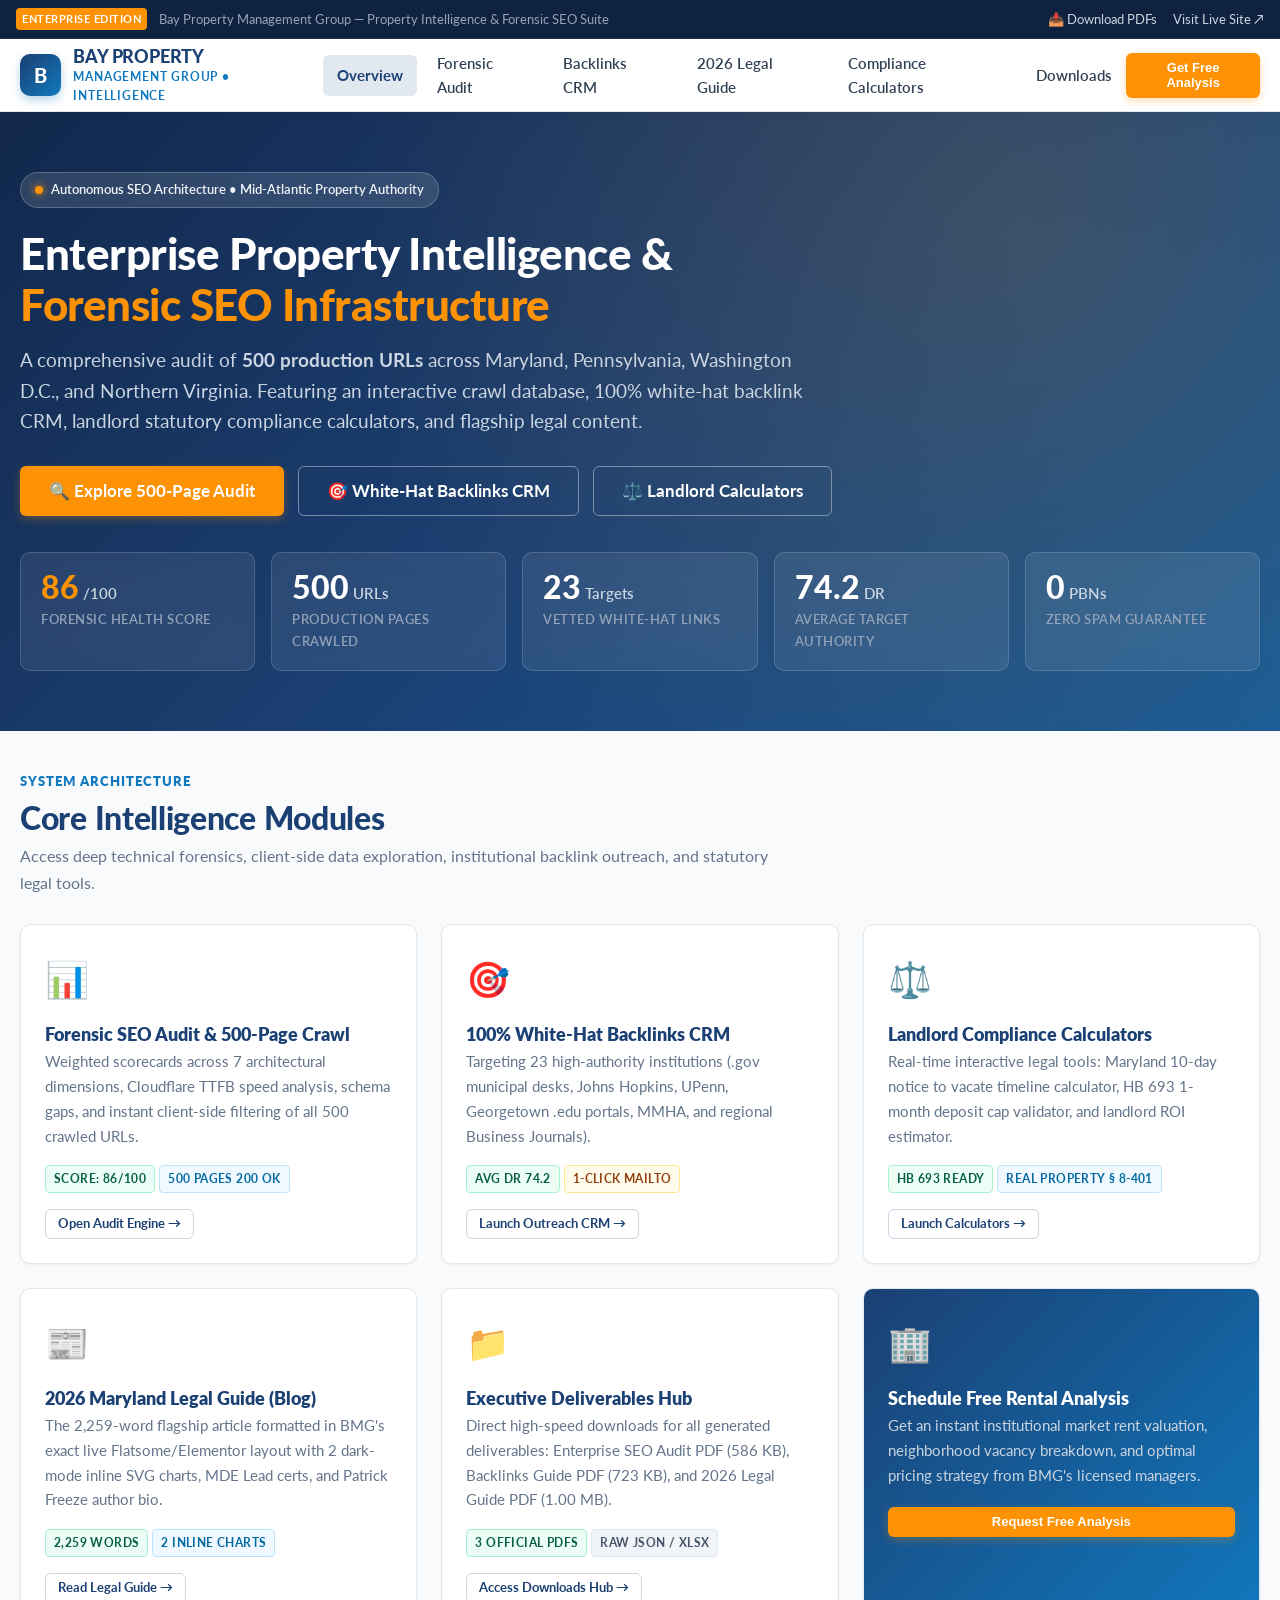
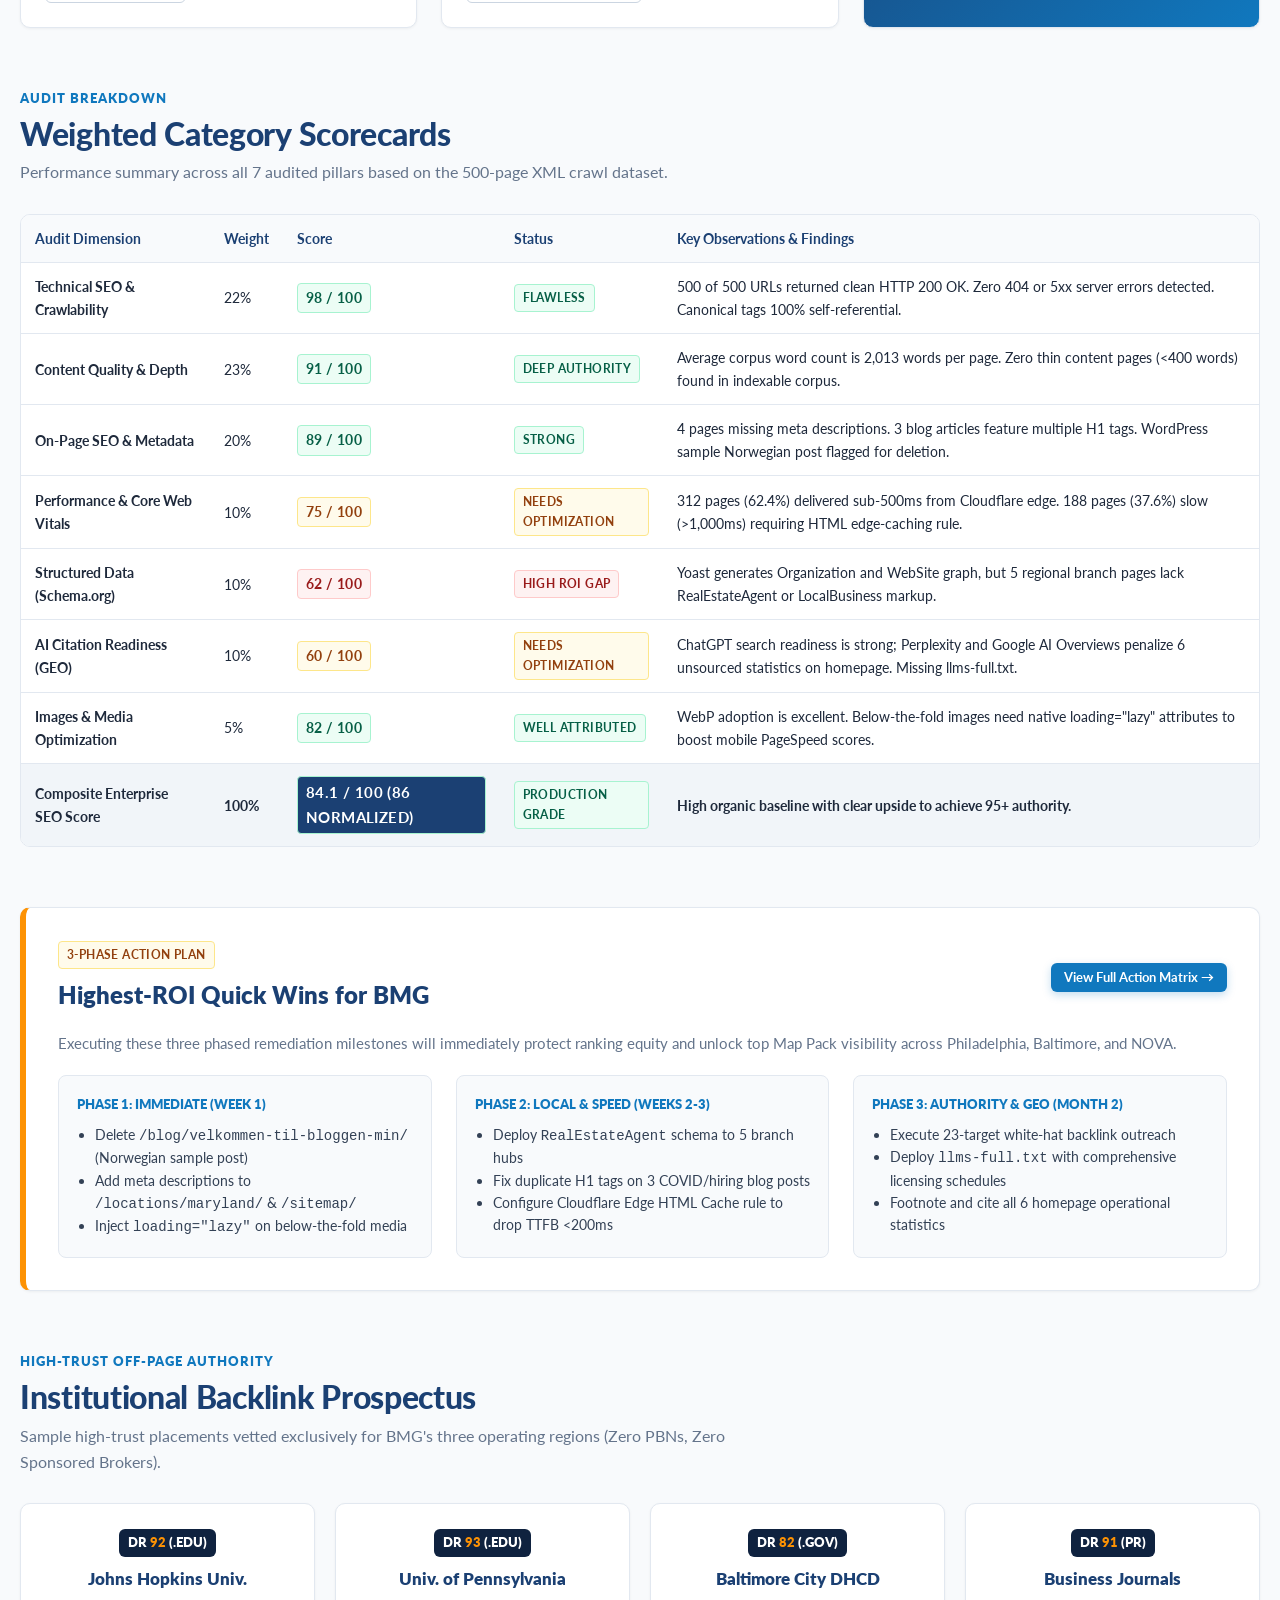
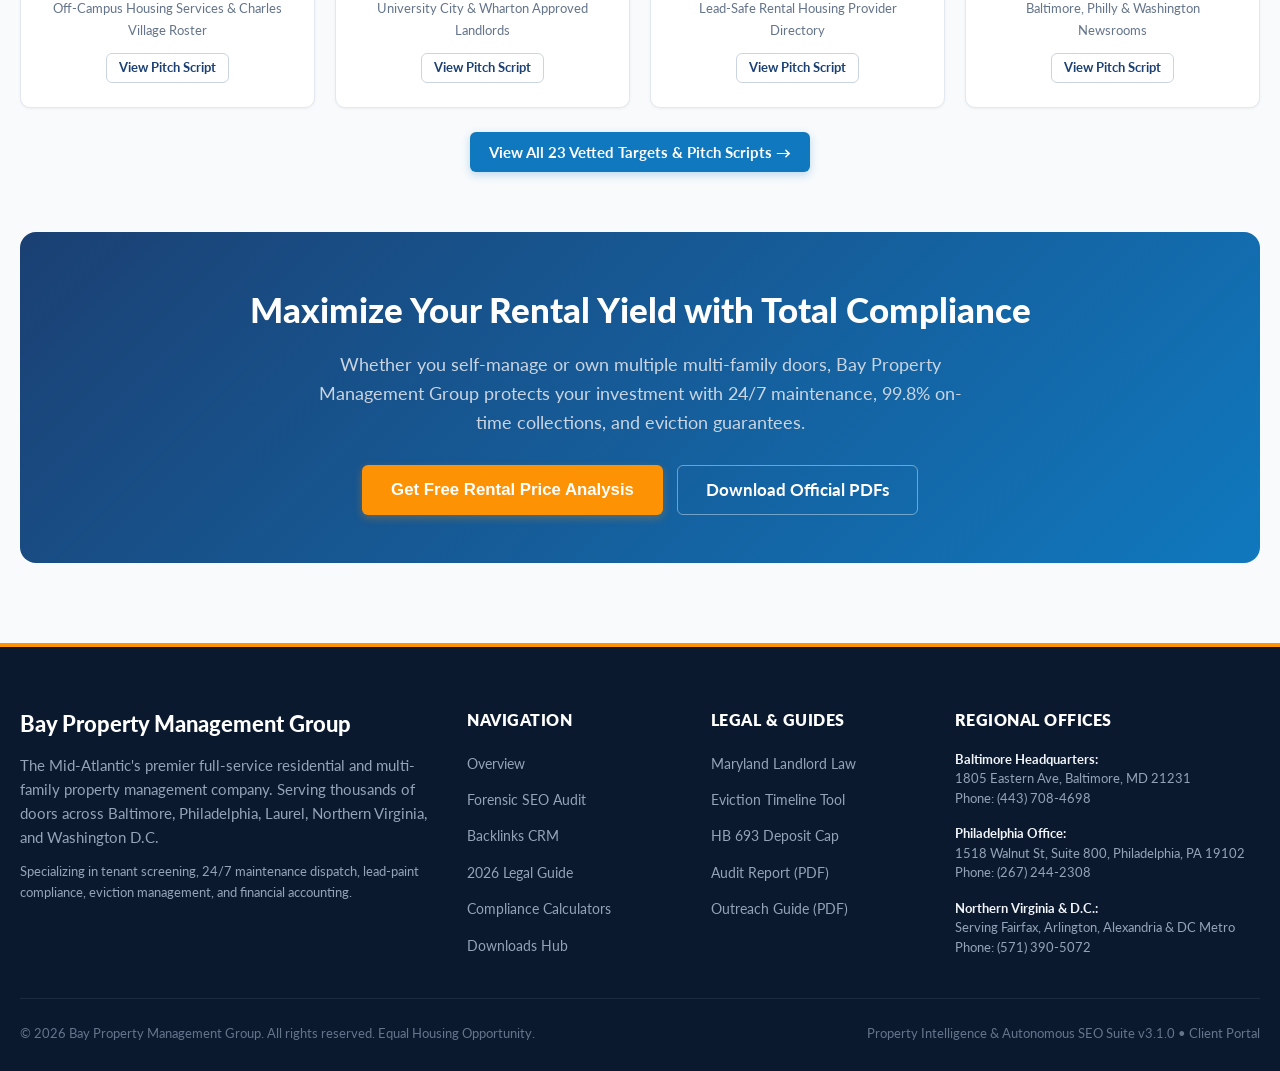
==== index.html @ 50b9c278 "Initial commit: BMG Property Intelligence & Forensic SEO Suite" ====
<!DOCTYPE html>
<html lang="en">
<head>
  <meta charset="UTF-8">
  <meta name="viewport" content="width=device-width, initial-scale=1.0">
  <title>BMG Property Intelligence & SEO Suite | Bay Property Management Group</title>
  <meta name="description" content="Official Property Intelligence, Forensic SEO Audit, White-Hat Backlinks CRM, and Landlord Compliance Architecture for Bay Property Management Group.">
  <link rel="preconnect" href="https://fonts.googleapis.com">
  <link rel="preconnect" href="https://fonts.gstatic.com" crossorigin>
  <link href="https://fonts.googleapis.com/css2?family=Lato:ital,wght@0,300;0,400;0,700;0,900;1,400&display=swap" rel="stylesheet">
  <link rel="stylesheet" href="css/main.css">
  <link rel="icon" type="image/png" href="images/BMG-Difference-PropertyManagement.png">
</head>
<body>

  <!-- Top Notification Strip -->
  <aside class="top-strip" aria-label="Official Intelligence Announcement">
    <div class="top-strip-inner">
      <div class="top-strip-left">
        <span class="top-strip-badge">Enterprise Edition</span>
        <span>Bay Property Management Group — Property Intelligence & Forensic SEO Suite</span>
      </div>
      <div class="top-strip-right">
        <a href="downloads.html">📥 Download PDFs</a>
        <a href="https://www.baymgmtgroup.com/" target="_blank" rel="noopener noreferrer">Visit Live Site ↗</a>
      </div>
    </div>
  </aside>

  <!-- Sticky Main Header -->
  <header class="site-header">
    <div class="nav-container">
      <a href="index.html" class="brand-logo" aria-label="Bay Property Management Group Intelligence Home">
        <div class="brand-shield">B</div>
        <div class="brand-text">
          <span class="brand-title">BAY PROPERTY</span>
          <span class="brand-sub">Management Group • Intelligence</span>
        </div>
      </a>

      <nav class="main-nav" aria-label="Primary Navigation">
        <a href="index.html" class="nav-link active">Overview</a>
        <a href="audit.html" class="nav-link">Forensic Audit</a>
        <a href="backlinks.html" class="nav-link">Backlinks CRM</a>
        <a href="blog.html" class="nav-link">2026 Legal Guide</a>
        <a href="calculators.html" class="nav-link">Compliance Calculators</a>
        <a href="downloads.html" class="nav-link">Downloads</a>
      </nav>

      <div class="header-actions">
        <button class="btn btn-accent btn-sm" data-open-lead-modal>
          Get Free Analysis
        </button>
        <button class="mobile-nav-toggle" aria-label="Toggle Navigation Menu">
          <svg width="24" height="24" viewBox="0 0 24 24" fill="none" stroke="currentColor" stroke-width="2"><path d="M4 6h16M4 12h16M4 18h16"/></svg>
        </button>
      </div>
    </div>
  </header>

  <!-- Executive Hero Section -->
  <header class="hero-section">
    <div class="hero-inner">
      <div class="hero-badge-pill">
        <span class="pulse-dot"></span>
        <span>Autonomous SEO Architecture • Mid-Atlantic Property Authority</span>
      </div>
      <h1 class="hero-title">
        Enterprise Property Intelligence &<br><span>Forensic SEO Infrastructure</span>
      </h1>
      <p class="hero-desc">
        A comprehensive audit of <strong>500 production URLs</strong> across Maryland, Pennsylvania, Washington D.C., and Northern Virginia. Featuring an interactive crawl database, 100% white-hat backlink CRM, landlord statutory compliance calculators, and flagship legal content.
      </p>

      <div style="display: flex; flex-wrap: wrap; gap: 14px;">
        <a href="audit.html" class="btn btn-accent btn-lg">
          🔍 Explore 500-Page Audit
        </a>
        <a href="backlinks.html" class="btn btn-outline btn-lg" style="color: #ffffff; border-color: rgba(255,255,255,0.4);">
          🎯 White-Hat Backlinks CRM
        </a>
        <a href="calculators.html" class="btn btn-outline btn-lg" style="color: #ffffff; border-color: rgba(255,255,255,0.4);">
          ⚖️ Landlord Calculators
        </a>
      </div>

      <!-- KPI Metrics Strip -->
      <div class="kpi-grid">
        <div class="kpi-card">
          <div class="kpi-num highlight">86<small>/100</small></div>
          <div class="kpi-label">Forensic Health Score</div>
        </div>
        <div class="kpi-card">
          <div class="kpi-num">500<small>URLs</small></div>
          <div class="kpi-label">Production Pages Crawled</div>
        </div>
        <div class="kpi-card">
          <div class="kpi-num">23<small>Targets</small></div>
          <div class="kpi-label">Vetted White-Hat Links</div>
        </div>
        <div class="kpi-card">
          <div class="kpi-num">74.2<small>DR</small></div>
          <div class="kpi-label">Average Target Authority</div>
        </div>
        <div class="kpi-card">
          <div class="kpi-num">0<small>PBNs</small></div>
          <div class="kpi-label">Zero Spam Guarantee</div>
        </div>
      </div>
    </div>
  </header>

  <!-- Main Content Body -->
  <main class="main-content">

    <!-- Feature Modules Showcase -->
    <section style="margin-bottom: 60px;">
      <div class="section-head">
        <div class="section-tag">System Architecture</div>
        <h2 class="section-title">Core Intelligence Modules</h2>
        <p class="section-desc">Access deep technical forensics, client-side data exploration, institutional backlink outreach, and statutory legal tools.</p>
      </div>

      <div class="grid-3">
        <!-- Card 1 -->
        <div class="card">
          <div style="font-size: 2.2rem; margin-bottom: 12px;">📊</div>
          <h3 class="card-title">Forensic SEO Audit & 500-Page Crawl</h3>
          <p style="color: var(--bmg-text-muted); font-size: 0.9375rem; margin-bottom: 16px;">
            Weighted scorecards across 7 architectural dimensions, Cloudflare TTFB speed analysis, schema gaps, and instant client-side filtering of all 500 crawled URLs.
          </p>
          <div style="margin-bottom: 16px;">
            <span class="badge badge-pass">Score: 86/100</span>
            <span class="badge badge-info">500 Pages 200 OK</span>
          </div>
          <a href="audit.html" class="btn btn-outline btn-sm">Open Audit Engine →</a>
        </div>

        <!-- Card 2 -->
        <div class="card">
          <div style="font-size: 2.2rem; margin-bottom: 12px;">🎯</div>
          <h3 class="card-title">100% White-Hat Backlinks CRM</h3>
          <p style="color: var(--bmg-text-muted); font-size: 0.9375rem; margin-bottom: 16px;">
            Targeting 23 high-authority institutions (.gov municipal desks, Johns Hopkins, UPenn, Georgetown .edu portals, MMHA, and regional Business Journals).
          </p>
          <div style="margin-bottom: 16px;">
            <span class="badge badge-pass">Avg DR 74.2</span>
            <span class="badge badge-warning">1-Click Mailto</span>
          </div>
          <a href="backlinks.html" class="btn btn-outline btn-sm">Launch Outreach CRM →</a>
        </div>

        <!-- Card 3 -->
        <div class="card">
          <div style="font-size: 2.2rem; margin-bottom: 12px;">⚖️</div>
          <h3 class="card-title">Landlord Compliance Calculators</h3>
          <p style="color: var(--bmg-text-muted); font-size: 0.9375rem; margin-bottom: 16px;">
            Real-time interactive legal tools: Maryland 10-day notice to vacate timeline calculator, HB 693 1-month deposit cap validator, and landlord ROI estimator.
          </p>
          <div style="margin-bottom: 16px;">
            <span class="badge badge-pass">HB 693 Ready</span>
            <span class="badge badge-info">Real Property § 8-401</span>
          </div>
          <a href="calculators.html" class="btn btn-outline btn-sm">Launch Calculators →</a>
        </div>

        <!-- Card 4 -->
        <div class="card">
          <div style="font-size: 2.2rem; margin-bottom: 12px;">📰</div>
          <h3 class="card-title">2026 Maryland Legal Guide (Blog)</h3>
          <p style="color: var(--bmg-text-muted); font-size: 0.9375rem; margin-bottom: 16px;">
            The 2,259-word flagship article formatted in BMG's exact live Flatsome/Elementor layout with 2 dark-mode inline SVG charts, MDE Lead certs, and Patrick Freeze author bio.
          </p>
          <div style="margin-bottom: 16px;">
            <span class="badge badge-pass">2,259 Words</span>
            <span class="badge badge-info">2 Inline Charts</span>
          </div>
          <a href="blog.html" class="btn btn-outline btn-sm">Read Legal Guide →</a>
        </div>

        <!-- Card 5 -->
        <div class="card">
          <div style="font-size: 2.2rem; margin-bottom: 12px;">📁</div>
          <h3 class="card-title">Executive Deliverables Hub</h3>
          <p style="color: var(--bmg-text-muted); font-size: 0.9375rem; margin-bottom: 16px;">
            Direct high-speed downloads for all generated deliverables: Enterprise SEO Audit PDF (586 KB), Backlinks Guide PDF (723 KB), and 2026 Legal Guide PDF (1.00 MB).
          </p>
          <div style="margin-bottom: 16px;">
            <span class="badge badge-pass">3 Official PDFs</span>
            <span class="badge badge-neutral">Raw JSON / XLSX</span>
          </div>
          <a href="downloads.html" class="btn btn-outline btn-sm">Access Downloads Hub →</a>
        </div>

        <!-- Card 6 -->
        <div class="card" style="background: linear-gradient(135deg, #1B4073 0%, #1078BE 100%); color: #ffffff;">
          <div style="font-size: 2.2rem; margin-bottom: 12px;">🏢</div>
          <h3 class="card-title" style="color: #ffffff;">Schedule Free Rental Analysis</h3>
          <p style="color: #cbd5e1; font-size: 0.9375rem; margin-bottom: 20px;">
            Get an instant institutional market rent valuation, neighborhood vacancy breakdown, and optimal pricing strategy from BMG's licensed managers.
          </p>
          <button class="btn btn-accent btn-sm" style="width: 100%;" data-open-lead-modal>
            Request Free Analysis
          </button>
        </div>
      </div>
    </section>

    <!-- Executive Audit Summary Table -->
    <section style="margin-bottom: 60px;">
      <div class="section-head">
        <div class="section-tag">Audit Breakdown</div>
        <h2 class="section-title">Weighted Category Scorecards</h2>
        <p class="section-desc">Performance summary across all 7 audited pillars based on the 500-page XML crawl dataset.</p>
      </div>

      <div class="table-responsive">
        <table class="data-table">
          <thead>
            <tr>
              <th>Audit Dimension</th>
              <th>Weight</th>
              <th>Score</th>
              <th>Status</th>
              <th>Key Observations & Findings</th>
            </tr>
          </thead>
          <tbody>
            <tr>
              <td><strong>Technical SEO & Crawlability</strong></td>
              <td>22%</td>
              <td><span class="badge badge-pass" style="font-size: 0.85rem;">98 / 100</span></td>
              <td><span class="badge badge-pass">Flawless</span></td>
              <td>500 of 500 URLs returned clean HTTP 200 OK. Zero 404 or 5xx server errors detected. Canonical tags 100% self-referential.</td>
            </tr>
            <tr>
              <td><strong>Content Quality & Depth</strong></td>
              <td>23%</td>
              <td><span class="badge badge-pass" style="font-size: 0.85rem;">91 / 100</span></td>
              <td><span class="badge badge-pass">Deep Authority</span></td>
              <td>Average corpus word count is 2,013 words per page. Zero thin content pages (&lt;400 words) found in indexable corpus.</td>
            </tr>
            <tr>
              <td><strong>On-Page SEO & Metadata</strong></td>
              <td>20%</td>
              <td><span class="badge badge-pass" style="font-size: 0.85rem;">89 / 100</span></td>
              <td><span class="badge badge-pass">Strong</span></td>
              <td>4 pages missing meta descriptions. 3 blog articles feature multiple H1 tags. WordPress sample Norwegian post flagged for deletion.</td>
            </tr>
            <tr>
              <td><strong>Performance & Core Web Vitals</strong></td>
              <td>10%</td>
              <td><span class="badge badge-warning" style="font-size: 0.85rem;">75 / 100</span></td>
              <td><span class="badge badge-warning">Needs Optimization</span></td>
              <td>312 pages (62.4%) delivered sub-500ms from Cloudflare edge. 188 pages (37.6%) slow (&gt;1,000ms) requiring HTML edge-caching rule.</td>
            </tr>
            <tr>
              <td><strong>Structured Data (Schema.org)</strong></td>
              <td>10%</td>
              <td><span class="badge badge-danger" style="font-size: 0.85rem;">62 / 100</span></td>
              <td><span class="badge badge-danger">High ROI Gap</span></td>
              <td>Yoast generates Organization and WebSite graph, but 5 regional branch pages lack RealEstateAgent or LocalBusiness markup.</td>
            </tr>
            <tr>
              <td><strong>AI Citation Readiness (GEO)</strong></td>
              <td>10%</td>
              <td><span class="badge badge-warning" style="font-size: 0.85rem;">60 / 100</span></td>
              <td><span class="badge badge-warning">Needs Optimization</span></td>
              <td>ChatGPT search readiness is strong; Perplexity and Google AI Overviews penalize 6 unsourced statistics on homepage. Missing llms-full.txt.</td>
            </tr>
            <tr>
              <td><strong>Images & Media Optimization</strong></td>
              <td>5%</td>
              <td><span class="badge badge-pass" style="font-size: 0.85rem;">82 / 100</span></td>
              <td><span class="badge badge-pass">Well Attributed</span></td>
              <td>WebP adoption is excellent. Below-the-fold images need native loading="lazy" attributes to boost mobile PageSpeed scores.</td>
            </tr>
            <tr style="background: #f1f5f9; font-weight: 800;">
              <td><strong>Composite Enterprise SEO Score</strong></td>
              <td><strong>100%</strong></td>
              <td><span class="badge badge-pass" style="font-size: 0.95rem; background: #1B4073; color: #fff;">84.1 / 100 (86 Normalized)</span></td>
              <td><span class="badge badge-pass">Production Grade</span></td>
              <td><strong>High organic baseline with clear upside to achieve 95+ authority.</strong></td>
            </tr>
          </tbody>
        </table>
      </div>
    </section>

    <!-- Prioritized Remediation Roadmap Preview -->
    <section style="margin-bottom: 60px;">
      <div class="card" style="border-left: 6px solid var(--bmg-accent); padding: 32px;">
        <div style="display: flex; justify-content: space-between; align-items: center; flex-wrap: wrap; gap: 16px; margin-bottom: 16px;">
          <div>
            <span class="badge badge-warning">3-Phase Action Plan</span>
            <h3 style="font-size: 1.5rem; font-weight: 800; color: var(--bmg-primary); margin-top: 6px;">
              Highest-ROI Quick Wins for BMG
            </h3>
          </div>
          <a href="audit.html#remediationRoadmap" class="btn btn-primary btn-sm">View Full Action Matrix →</a>
        </div>
        <p style="color: var(--bmg-text-muted); font-size: 0.9375rem; margin-bottom: 20px;">
          Executing these three phased remediation milestones will immediately protect ranking equity and unlock top Map Pack visibility across Philadelphia, Baltimore, and NOVA.
        </p>
        <div class="grid-3">
          <div style="background: #f8fafc; padding: 18px; border-radius: 8px; border: 1px solid #e2e8f0;">
            <div style="font-size: 0.8125rem; font-weight: 800; color: var(--bmg-blue); text-transform: uppercase;">Phase 1: Immediate (Week 1)</div>
            <ul style="margin-top: 8px; padding-left: 18px; font-size: 0.875rem; color: #334155; line-height: 1.6;">
              <li>Delete <code>/blog/velkommen-til-bloggen-min/</code> (Norwegian sample post)</li>
              <li>Add meta descriptions to <code>/locations/maryland/</code> & <code>/sitemap/</code></li>
              <li>Inject <code>loading="lazy"</code> on below-the-fold media</li>
            </ul>
          </div>
          <div style="background: #f8fafc; padding: 18px; border-radius: 8px; border: 1px solid #e2e8f0;">
            <div style="font-size: 0.8125rem; font-weight: 800; color: var(--bmg-blue); text-transform: uppercase;">Phase 2: Local & Speed (Weeks 2-3)</div>
            <ul style="margin-top: 8px; padding-left: 18px; font-size: 0.875rem; color: #334155; line-height: 1.6;">
              <li>Deploy <code>RealEstateAgent</code> schema to 5 branch hubs</li>
              <li>Fix duplicate H1 tags on 3 COVID/hiring blog posts</li>
              <li>Configure Cloudflare Edge HTML Cache rule to drop TTFB &lt;200ms</li>
            </ul>
          </div>
          <div style="background: #f8fafc; padding: 18px; border-radius: 8px; border: 1px solid #e2e8f0;">
            <div style="font-size: 0.8125rem; font-weight: 800; color: var(--bmg-blue); text-transform: uppercase;">Phase 3: Authority & GEO (Month 2)</div>
            <ul style="margin-top: 8px; padding-left: 18px; font-size: 0.875rem; color: #334155; line-height: 1.6;">
              <li>Execute 23-target white-hat backlink outreach</li>
              <li>Deploy <code>llms-full.txt</code> with comprehensive licensing schedules</li>
              <li>Footnote and cite all 6 homepage operational statistics</li>
            </ul>
          </div>
        </div>
      </div>
    </section>

    <!-- Backlinks Preview -->
    <section style="margin-bottom: 60px;">
      <div class="section-head">
        <div class="section-tag">High-Trust Off-Page Authority</div>
        <h2 class="section-title">Institutional Backlink Prospectus</h2>
        <p class="section-desc">Sample high-trust placements vetted exclusively for BMG's three operating regions (Zero PBNs, Zero Sponsored Brokers).</p>
      </div>

      <div class="grid-4">
        <div class="card" style="text-align: center;">
          <div class="dr-badge" style="margin-bottom: 8px;">DR <span>92</span> (.EDU)</div>
          <h4 style="font-size: 1.05rem; font-weight: 800; color: var(--bmg-primary);">Johns Hopkins Univ.</h4>
          <p style="font-size: 0.8125rem; color: #64748b; margin: 6px 0 12px;">Off-Campus Housing Services & Charles Village Roster</p>
          <a href="backlinks.html" class="btn btn-outline btn-sm">View Pitch Script</a>
        </div>
        <div class="card" style="text-align: center;">
          <div class="dr-badge" style="margin-bottom: 8px;">DR <span>93</span> (.EDU)</div>
          <h4 style="font-size: 1.05rem; font-weight: 800; color: var(--bmg-primary);">Univ. of Pennsylvania</h4>
          <p style="font-size: 0.8125rem; color: #64748b; margin: 6px 0 12px;">University City & Wharton Approved Landlords</p>
          <a href="backlinks.html" class="btn btn-outline btn-sm">View Pitch Script</a>
        </div>
        <div class="card" style="text-align: center;">
          <div class="dr-badge" style="margin-bottom: 8px;">DR <span>82</span> (.GOV)</div>
          <h4 style="font-size: 1.05rem; font-weight: 800; color: var(--bmg-primary);">Baltimore City DHCD</h4>
          <p style="font-size: 0.8125rem; color: #64748b; margin: 6px 0 12px;">Lead-Safe Rental Housing Provider Directory</p>
          <a href="backlinks.html" class="btn btn-outline btn-sm">View Pitch Script</a>
        </div>
        <div class="card" style="text-align: center;">
          <div class="dr-badge" style="margin-bottom: 8px;">DR <span>91</span> (PR)</div>
          <h4 style="font-size: 1.05rem; font-weight: 800; color: var(--bmg-primary);">Business Journals</h4>
          <p style="font-size: 0.8125rem; color: #64748b; margin: 6px 0 12px;">Baltimore, Philly & Washington Newsrooms</p>
          <a href="backlinks.html" class="btn btn-outline btn-sm">View Pitch Script</a>
        </div>
      </div>
      <div style="text-align: center; margin-top: 24px;">
        <a href="backlinks.html" class="btn btn-primary">
          View All 23 Vetted Targets & Pitch Scripts →
        </a>
      </div>
    </section>

    <!-- CTA Lead Banner -->
    <section style="background: linear-gradient(135deg, #1B4073 0%, #1078BE 100%); color: #ffffff; border-radius: var(--radius-lg); padding: 48px; text-align: center; position: relative; overflow: hidden;">
      <h2 style="font-size: 2.2rem; font-weight: 900; margin-bottom: 12px;">
        Maximize Your Rental Yield with Total Compliance
      </h2>
      <p style="font-size: 1.1rem; color: #cbd5e1; max-width: 650px; margin: 0 auto 28px;">
        Whether you self-manage or own multiple multi-family doors, Bay Property Management Group protects your investment with 24/7 maintenance, 99.8% on-time collections, and eviction guarantees.
      </p>
      <div style="display: flex; justify-content: center; gap: 14px; flex-wrap: wrap;">
        <button class="btn btn-accent btn-lg" data-open-lead-modal>
          Get Free Rental Price Analysis
        </button>
        <a href="downloads.html" class="btn btn-outline btn-lg" style="color: #ffffff; border-color: rgba(255,255,255,0.4);">
          Download Official PDFs
        </a>
      </div>
    </section>

  </main>

  <!-- Lead Capture Modal -->
  <div class="modal-overlay" id="leadModal" role="dialog" aria-modal="true" aria-labelledby="leadModalTitle">
    <div class="modal-window">
      <div class="modal-header">
        <h3 class="modal-title" id="leadModalTitle">Free Rental Price & Market Analysis</h3>
        <button class="modal-close" id="closeLeadModal" aria-label="Close Modal">&times;</button>
      </div>
      <form id="leadCaptureForm">
        <div class="modal-body">
          <p style="color: var(--bmg-text-muted); font-size: 0.9375rem; margin-bottom: 20px;">
            Submit your rental property details below to receive a certified rental valuation report, vacancy forecast, and management fee breakdown from our regional directors.
          </p>
          <div style="margin-bottom: 14px;">
            <label for="leadName" style="display: block; font-size: 0.8125rem; font-weight: 700; color: var(--bmg-primary); margin-bottom: 4px;">Full Name *</label>
            <input type="text" id="leadName" required placeholder="e.g. John Doe" class="search-input" style="padding-left: 14px;">
          </div>
          <div style="margin-bottom: 14px;">
            <label for="leadEmail" style="display: block; font-size: 0.8125rem; font-weight: 700; color: var(--bmg-primary); margin-bottom: 4px;">Email Address *</label>
            <input type="email" id="leadEmail" required placeholder="john@example.com" class="search-input" style="padding-left: 14px;">
          </div>
          <div style="margin-bottom: 14px;">
            <label for="leadPhone" style="display: block; font-size: 0.8125rem; font-weight: 700; color: var(--bmg-primary); margin-bottom: 4px;">Phone Number *</label>
            <input type="tel" id="leadPhone" required placeholder="(443) 555-0123" class="search-input" style="padding-left: 14px;">
          </div>
          <div style="margin-bottom: 14px;">
            <label for="leadAddress" style="display: block; font-size: 0.8125rem; font-weight: 700; color: var(--bmg-primary); margin-bottom: 4px;">Property Address & City *</label>
            <input type="text" id="leadAddress" required placeholder="e.g. 1805 Eastern Ave, Baltimore, MD" class="search-input" style="padding-left: 14px;">
          </div>
          <div style="margin-bottom: 14px;">
            <label for="leadUnits" style="display: block; font-size: 0.8125rem; font-weight: 700; color: var(--bmg-primary); margin-bottom: 4px;">Number of Rental Units</label>
            <select id="leadUnits" class="filter-select" style="width: 100%;">
              <option value="1">1 Single-Family / Condo</option>
              <option value="2-4">2-4 Small Multi-Family Units</option>
              <option value="5-19">5-19 Multi-Family Units</option>
              <option value="20+">20+ Commercial / Apartment Complex</option>
            </select>
          </div>
        </div>
        <div class="modal-footer">
          <button type="submit" class="btn btn-accent" style="width: 100%;">
            Send Free Rental Analysis Request
          </button>
        </div>
      </form>
    </div>
  </div>

  <!-- Toast Notification Container -->
  <div class="toast-msg" id="bmgToast"></div>

  <!-- Professional BMG Footer -->
  <footer class="site-footer">
    <div class="footer-container">
      <div class="footer-grid">
        <div class="footer-brand">
          <h3>Bay Property Management Group</h3>
          <p>
            The Mid-Atlantic's premier full-service residential and multi-family property management company. Serving thousands of doors across Baltimore, Philadelphia, Laurel, Northern Virginia, and Washington D.C.
          </p>
          <p style="margin-top: 12px; font-size: 0.8125rem; color: #94a3b8;">
            Specializing in tenant screening, 24/7 maintenance dispatch, lead-paint compliance, eviction management, and financial accounting.
          </p>
        </div>

        <div class="footer-col">
          <h4>Navigation</h4>
          <ul class="footer-links">
            <li><a href="index.html">Overview</a></li>
            <li><a href="audit.html">Forensic SEO Audit</a></li>
            <li><a href="backlinks.html">Backlinks CRM</a></li>
            <li><a href="blog.html">2026 Legal Guide</a></li>
            <li><a href="calculators.html">Compliance Calculators</a></li>
            <li><a href="downloads.html">Downloads Hub</a></li>
          </ul>
        </div>

        <div class="footer-col">
          <h4>Legal & Guides</h4>
          <ul class="footer-links">
            <li><a href="blog.html">Maryland Landlord Law</a></li>
            <li><a href="calculators.html">Eviction Timeline Tool</a></li>
            <li><a href="calculators.html">HB 693 Deposit Cap</a></li>
            <li><a href="downloads.html">Audit Report (PDF)</a></li>
            <li><a href="downloads.html">Outreach Guide (PDF)</a></li>
          </ul>
        </div>

        <div class="footer-col">
          <h4>Regional Offices</h4>
          <div class="branch-list">
            <div class="branch-item">
              <strong>Baltimore Headquarters:</strong><br>
              1805 Eastern Ave, Baltimore, MD 21231<br>
              Phone: (443) 708-4698
            </div>
            <div class="branch-item" style="margin-top: 8px;">
              <strong>Philadelphia Office:</strong><br>
              1518 Walnut St, Suite 800, Philadelphia, PA 19102<br>
              Phone: (267) 244-2308
            </div>
            <div class="branch-item" style="margin-top: 8px;">
              <strong>Northern Virginia & D.C.:</strong><br>
              Serving Fairfax, Arlington, Alexandria & DC Metro<br>
              Phone: (571) 390-5072
            </div>
          </div>
        </div>
      </div>

      <div class="footer-bottom">
        <div>
          © 2026 Bay Property Management Group. All rights reserved. Equal Housing Opportunity.
        </div>
        <div>
          Property Intelligence & Autonomous SEO Suite v3.1.0 • Client Portal
        </div>
      </div>
    </div>
  </footer>

  <script src="js/data.js"></script>
  <script src="js/app.js"></script>
</body>
</html>
---- css/main.css ----
/* ==========================================================================
   Bay Property Management Group — Property Intelligence & SEO Suite
   Core Brand Design System & Components
   ========================================================================== */

:root {
  /* BMG Brand Palette */
  --bmg-primary: #1B4073;       /* Deep Trust Navy */
  --bmg-blue: #1078BE;          /* Active Brand Blue */
  --bmg-accent: #FD9204;        /* High-Conversion Orange */
  --bmg-accent-hover: #e07f02;  /* Darker Orange Hover */
  --bmg-dark: #0f172a;          /* Slate 900 */
  --bmg-text: #1e293b;          /* Slate 800 */
  --bmg-text-muted: #64748b;    /* Slate 500 */
  --bmg-bg: #f8fafc;            /* Crisp Off-White */
  --bmg-surface: #ffffff;       /* Pure White Card */
  --bmg-border: #e2e8f0;        /* Slate 200 */
  --bmg-border-dark: #cbd5e1;   /* Slate 300 */
  
  /* Status Colors */
  --bmg-success: #10b981;
  --bmg-success-bg: #ecfdf5;
  --bmg-warning: #f59e0b;
  --bmg-warning-bg: #fffbeb;
  --bmg-danger: #ef4444;
  --bmg-danger-bg: #fef2f2;
  --bmg-info: #0284c7;
  --bmg-info-bg: #f0f9ff;
  
  /* Layout & Spacing */
  --radius-sm: 6px;
  --radius-md: 10px;
  --radius-lg: 16px;
  --radius-xl: 24px;
  --shadow-sm: 0 1px 3px rgba(0,0,0,0.05);
  --shadow-md: 0 4px 12px rgba(0,0,0,0.08);
  --shadow-lg: 0 12px 28px rgba(27,64,115,0.12);
  --shadow-glow: 0 0 20px rgba(16,120,190,0.25);
  --container-max: 1280px;
  --transition: all 0.2s cubic-bezier(0.16, 1, 0.3, 1);
}

* {
  box-sizing: border-box;
  margin: 0;
  padding: 0;
}

html {
  scroll-behavior: smooth;
  font-size: 16px;
}

body {
  font-family: "Lato", -apple-system, BlinkMacSystemFont, "Segoe UI", Roboto, Helvetica, Arial, sans-serif;
  color: var(--bmg-text);
  background-color: var(--bmg-bg);
  line-height: 1.65;
  -webkit-font-smoothing: antialiased;
  -moz-osx-font-smoothing: grayscale;
}

a {
  color: var(--bmg-blue);
  text-decoration: none;
  transition: var(--transition);
}

a:hover {
  color: var(--bmg-primary);
}

/* ==========================================================================
   TOP NOTIFICATION STRIP
   ========================================================================== */
.top-strip {
  background: #0f223f;
  color: #94a3b8;
  font-size: 0.8125rem;
  padding: 8px 16px;
  border-bottom: 1px solid rgba(255,255,255,0.08);
}
.top-strip-inner {
  max-width: var(--container-max);
  margin: 0 auto;
  display: flex;
  justify-content: space-between;
  align-items: center;
  flex-wrap: wrap;
  gap: 8px;
}
.top-strip-left {
  display: flex;
  align-items: center;
  gap: 12px;
}
.top-strip-badge {
  background: var(--bmg-accent);
  color: #fff;
  font-size: 0.7rem;
  font-weight: 700;
  padding: 2px 6px;
  border-radius: 4px;
  text-transform: uppercase;
  letter-spacing: 0.5px;
}
.top-strip-right {
  display: flex;
  align-items: center;
  gap: 16px;
}
.top-strip-right a {
  color: #cbd5e1;
  font-size: 0.8125rem;
}
.top-strip-right a:hover {
  color: #fff;
}

/* ==========================================================================
   HEADER & NAVIGATION
   ========================================================================== */
.site-header {
  background: #ffffff;
  border-bottom: 1px solid var(--bmg-border);
  position: sticky;
  top: 0;
  z-index: 1000;
  box-shadow: 0 2px 8px rgba(0,0,0,0.04);
}
.nav-container {
  max-width: var(--container-max);
  margin: 0 auto;
  padding: 0 20px;
  height: 72px;
  display: flex;
  align-items: center;
  justify-content: space-between;
}
.brand-logo {
  display: flex;
  align-items: center;
  gap: 12px;
  text-decoration: none;
}
.brand-shield {
  width: 42px;
  height: 42px;
  background: linear-gradient(135deg, var(--bmg-primary) 0%, var(--bmg-blue) 100%);
  border-radius: 10px;
  display: flex;
  align-items: center;
  justify-content: center;
  color: #ffffff;
  font-weight: 900;
  font-size: 1.25rem;
  letter-spacing: -0.5px;
  box-shadow: 0 4px 10px rgba(16,120,190,0.3);
}
.brand-text {
  display: flex;
  flex-direction: column;
}
.brand-title {
  font-size: 1.15rem;
  font-weight: 900;
  color: var(--bmg-primary);
  line-height: 1.1;
  letter-spacing: -0.2px;
}
.brand-sub {
  font-size: 0.72rem;
  text-transform: uppercase;
  color: var(--bmg-blue);
  font-weight: 700;
  letter-spacing: 0.8px;
}

.main-nav {
  display: flex;
  align-items: center;
  gap: 6px;
}
.nav-link {
  font-size: 0.9375rem;
  font-weight: 600;
  color: #334155;
  padding: 8px 14px;
  border-radius: var(--radius-sm);
  transition: var(--transition);
  display: flex;
  align-items: center;
  gap: 6px;
}
.nav-link:hover {
  color: var(--bmg-blue);
  background: #f1f5f9;
}
.nav-link.active {
  color: var(--bmg-primary);
  background: #e2e8f0;
  font-weight: 700;
}

.header-actions {
  display: flex;
  align-items: center;
  gap: 12px;
}

.btn {
  display: inline-flex;
  align-items: center;
  justify-content: center;
  gap: 8px;
  font-size: 0.9375rem;
  font-weight: 700;
  padding: 10px 18px;
  border-radius: var(--radius-sm);
  cursor: pointer;
  border: 1px solid transparent;
  transition: var(--transition);
  text-decoration: none;
  line-height: 1.2;
}
.btn-primary {
  background: var(--bmg-blue);
  color: #ffffff;
  box-shadow: 0 3px 8px rgba(16,120,190,0.25);
}
.btn-primary:hover {
  background: #0d639d;
  color: #fff;
  transform: translateY(-1px);
}
.btn-accent {
  background: var(--bmg-accent);
  color: #ffffff;
  box-shadow: 0 3px 8px rgba(253,146,4,0.3);
}
.btn-accent:hover {
  background: var(--bmg-accent-hover);
  color: #fff;
  transform: translateY(-1px);
}
.btn-outline {
  border-color: var(--bmg-border-dark);
  background: transparent;
  color: var(--bmg-primary);
}
.btn-outline:hover {
  background: #f8fafc;
  border-color: var(--bmg-primary);
  color: var(--bmg-primary);
}
.btn-sm {
  padding: 6px 12px;
  font-size: 0.8125rem;
}
.btn-lg {
  padding: 14px 28px;
  font-size: 1.05rem;
}

/* Mobile Nav Toggle */
.mobile-nav-toggle {
  display: none;
  background: none;
  border: none;
  cursor: pointer;
  padding: 8px;
  color: var(--bmg-primary);
}

/* ==========================================================================
   PAGE HEROES
   ========================================================================== */
.hero-section {
  background: linear-gradient(135deg, #12284c 0%, var(--bmg-primary) 50%, #165b99 100%);
  color: #ffffff;
  padding: 60px 20px;
  position: relative;
  overflow: hidden;
}
.hero-section::before {
  content: "";
  position: absolute;
  top: 0; left: 0; right: 0; bottom: 0;
  background: radial-gradient(circle at 80% 20%, rgba(253,146,4,0.15) 0%, transparent 60%);
  pointer-events: none;
}
.hero-inner {
  max-width: var(--container-max);
  margin: 0 auto;
  position: relative;
  z-index: 2;
}
.hero-badge-pill {
  display: inline-flex;
  align-items: center;
  gap: 8px;
  background: rgba(255,255,255,0.12);
  backdrop-filter: blur(8px);
  padding: 6px 14px;
  border-radius: 999px;
  font-size: 0.8125rem;
  font-weight: 600;
  color: #f1f5f9;
  margin-bottom: 20px;
  border: 1px solid rgba(255,255,255,0.2);
}
.hero-badge-pill .pulse-dot {
  width: 8px;
  height: 8px;
  border-radius: 50%;
  background: var(--bmg-accent);
  box-shadow: 0 0 8px var(--bmg-accent);
}
.hero-title {
  font-size: 2.75rem;
  font-weight: 900;
  line-height: 1.15;
  margin-bottom: 16px;
  letter-spacing: -0.5px;
}
.hero-title span {
  color: var(--bmg-accent);
}
.hero-desc {
  font-size: 1.1875rem;
  color: #cbd5e1;
  max-width: 800px;
  line-height: 1.6;
  margin-bottom: 30px;
}

/* KPI Badges Strip */
.kpi-grid {
  display: grid;
  grid-template-columns: repeat(auto-fit, minmax(200px, 1fr));
  gap: 16px;
  margin-top: 36px;
}
.kpi-card {
  background: rgba(255,255,255,0.08);
  backdrop-filter: blur(10px);
  border: 1px solid rgba(255,255,255,0.15);
  border-radius: var(--radius-md);
  padding: 18px 20px;
  transition: var(--transition);
}
.kpi-card:hover {
  background: rgba(255,255,255,0.14);
  transform: translateY(-2px);
}
.kpi-num {
  font-size: 2rem;
  font-weight: 900;
  color: #ffffff;
  line-height: 1;
  margin-bottom: 6px;
  display: flex;
  align-items: baseline;
  gap: 4px;
}
.kpi-num small {
  font-size: 0.95rem;
  font-weight: 600;
  color: #cbd5e1;
}
.kpi-num.highlight {
  color: var(--bmg-accent);
}
.kpi-label {
  font-size: 0.8125rem;
  font-weight: 600;
  color: #94a3b8;
  text-transform: uppercase;
  letter-spacing: 0.5px;
}

/* ==========================================================================
   MAIN CONTAINER & SECTIONS
   ========================================================================== */
.main-content {
  max-width: var(--container-max);
  margin: 0 auto;
  padding: 40px 20px 80px;
}

.section-head {
  margin-bottom: 28px;
}
.section-tag {
  font-size: 0.8125rem;
  font-weight: 800;
  text-transform: uppercase;
  letter-spacing: 1px;
  color: var(--bmg-blue);
  margin-bottom: 6px;
}
.section-title {
  font-size: 2rem;
  font-weight: 900;
  color: var(--bmg-primary);
  line-height: 1.2;
  letter-spacing: -0.3px;
}
.section-desc {
  font-size: 1rem;
  color: var(--bmg-text-muted);
  max-width: 750px;
  margin-top: 6px;
}

/* Cards & Surfaces */
.card {
  background: var(--bmg-surface);
  border: 1px solid var(--bmg-border);
  border-radius: var(--radius-md);
  padding: 24px;
  box-shadow: var(--shadow-sm);
  transition: var(--transition);
}
.card:hover {
  box-shadow: var(--shadow-md);
}
.card-header {
  display: flex;
  align-items: center;
  justify-content: space-between;
  margin-bottom: 16px;
  padding-bottom: 12px;
  border-bottom: 1px solid var(--bmg-border);
}
.card-title {
  font-size: 1.15rem;
  font-weight: 800;
  color: var(--bmg-primary);
}

/* Grids */
.grid-2 {
  display: grid;
  grid-template-columns: repeat(2, 1fr);
  gap: 24px;
}
.grid-3 {
  display: grid;
  grid-template-columns: repeat(3, 1fr);
  gap: 24px;
}
.grid-4 {
  display: grid;
  grid-template-columns: repeat(4, 1fr);
  gap: 20px;
}

/* Pills & Badges */
.badge {
  display: inline-flex;
  align-items: center;
  gap: 4px;
  font-size: 0.75rem;
  font-weight: 700;
  padding: 3px 8px;
  border-radius: 4px;
  text-transform: uppercase;
  letter-spacing: 0.4px;
}
.badge-pass, .badge-success {
  background: var(--bmg-success-bg);
  color: #065f46;
  border: 1px solid #a7f3d0;
}
.badge-warning, .badge-med {
  background: var(--bmg-warning-bg);
  color: #92400e;
  border: 1px solid #fde68a;
}
.badge-danger, .badge-crit {
  background: var(--bmg-danger-bg);
  color: #991b1b;
  border: 1px solid #fecaca;
}
.badge-info {
  background: var(--bmg-info-bg);
  color: #0369a1;
  border: 1px solid #bae6fd;
}
.badge-neutral {
  background: #f1f5f9;
  color: #475569;
  border: 1px solid var(--bmg-border);
}

/* DR Score Pill */
.dr-badge {
  background: #0f223f;
  color: #ffffff;
  padding: 3px 9px;
  border-radius: 6px;
  font-weight: 800;
  font-size: 0.8125rem;
  display: inline-flex;
  align-items: center;
  gap: 3px;
}
.dr-badge span {
  color: var(--bmg-accent);
}

/* ==========================================================================
   DATA TABLES
   ========================================================================== */
.table-responsive {
  width: 100%;
  overflow-x: auto;
  border: 1px solid var(--bmg-border);
  border-radius: var(--radius-md);
  background: #ffffff;
}
table.data-table {
  width: 100%;
  border-collapse: collapse;
  font-size: 0.875rem;
  text-align: left;
}
table.data-table th {
  background: #f8fafc;
  color: var(--bmg-primary);
  font-weight: 700;
  padding: 12px 14px;
  border-bottom: 1px solid var(--bmg-border);
  white-space: nowrap;
  user-select: none;
}
table.data-table td {
  padding: 12px 14px;
  border-bottom: 1px solid var(--bmg-border);
  vertical-align: middle;
}
table.data-table tr:hover td {
  background: #f8fafc;
}
table.data-table tr:last-child td {
  border-bottom: none;
}

/* ==========================================================================
   FILTER & SEARCH CONTROLS
   ========================================================================== */
.filter-bar {
  background: #ffffff;
  border: 1px solid var(--bmg-border);
  border-radius: var(--radius-md);
  padding: 16px;
  margin-bottom: 24px;
  display: flex;
  flex-wrap: wrap;
  gap: 12px;
  align-items: center;
  justify-content: space-between;
}
.search-input-wrap {
  position: relative;
  flex: 1;
  min-width: 260px;
}
.search-input {
  width: 100%;
  padding: 10px 14px 10px 38px;
  border: 1px solid var(--bmg-border-dark);
  border-radius: var(--radius-sm);
  font-size: 0.9375rem;
  font-family: inherit;
  transition: var(--transition);
}
.search-input:focus {
  outline: none;
  border-color: var(--bmg-blue);
  box-shadow: 0 0 0 3px rgba(16,120,190,0.15);
}
.search-icon {
  position: absolute;
  left: 12px;
  top: 50%;
  transform: translateY(-50%);
  color: var(--bmg-text-muted);
  pointer-events: none;
}
.filter-select {
  padding: 10px 14px;
  border: 1px solid var(--bmg-border-dark);
  border-radius: var(--radius-sm);
  font-size: 0.875rem;
  font-family: inherit;
  background: #ffffff;
  color: var(--bmg-text);
  cursor: pointer;
}
.filter-select:focus {
  outline: none;
  border-color: var(--bmg-blue);
}

/* Tab Pills */
.tab-pills {
  display: flex;
  flex-wrap: wrap;
  gap: 8px;
  margin-bottom: 20px;
}
.tab-pill {
  padding: 8px 16px;
  border-radius: 999px;
  font-size: 0.875rem;
  font-weight: 700;
  border: 1px solid var(--bmg-border);
  background: #ffffff;
  color: var(--bmg-text-muted);
  cursor: pointer;
  transition: var(--transition);
}
.tab-pill:hover {
  border-color: var(--bmg-blue);
  color: var(--bmg-blue);
}
.tab-pill.active {
  background: var(--bmg-primary);
  border-color: var(--bmg-primary);
  color: #ffffff;
}

/* ==========================================================================
   MODAL COMPONENT
   ========================================================================== */
.modal-overlay {
  position: fixed;
  top: 0; left: 0; right: 0; bottom: 0;
  background: rgba(15,23,42,0.65);
  backdrop-filter: blur(4px);
  z-index: 2000;
  display: flex;
  align-items: center;
  justify-content: center;
  padding: 20px;
  opacity: 0;
  visibility: hidden;
  transition: var(--transition);
}
.modal-overlay.active {
  opacity: 1;
  visibility: visible;
}
.modal-window {
  background: #ffffff;
  border-radius: var(--radius-lg);
  max-width: 720px;
  width: 100%;
  max-height: 90vh;
  display: flex;
  flex-direction: column;
  box-shadow: 0 20px 40px rgba(0,0,0,0.25);
  transform: translateY(20px);
  transition: var(--transition);
  overflow: hidden;
}
.modal-overlay.active .modal-window {
  transform: translateY(0);
}
.modal-header {
  padding: 20px 24px;
  background: #f8fafc;
  border-bottom: 1px solid var(--bmg-border);
  display: flex;
  align-items: center;
  justify-content: space-between;
}
.modal-title {
  font-size: 1.25rem;
  font-weight: 800;
  color: var(--bmg-primary);
}
.modal-close {
  background: none;
  border: none;
  font-size: 1.5rem;
  cursor: pointer;
  color: var(--bmg-text-muted);
  padding: 4px;
  line-height: 1;
}
.modal-close:hover {
  color: var(--bmg-dark);
}
.modal-body {
  padding: 24px;
  overflow-y: auto;
  font-size: 0.9375rem;
}
.modal-footer {
  padding: 16px 24px;
  background: #f8fafc;
  border-top: 1px solid var(--bmg-border);
  display: flex;
  align-items: center;
  justify-content: flex-end;
  gap: 12px;
}

/* ==========================================================================
   TOAST NOTIFICATION
   ========================================================================== */
.toast-msg {
  position: fixed;
  bottom: 24px;
  right: 24px;
  background: #0f172a;
  color: #ffffff;
  padding: 12px 20px;
  border-radius: var(--radius-sm);
  font-size: 0.875rem;
  font-weight: 600;
  box-shadow: 0 6px 16px rgba(0,0,0,0.2);
  z-index: 3000;
  display: flex;
  align-items: center;
  gap: 8px;
  transform: translateY(100px);
  opacity: 0;
  transition: var(--transition);
  border-left: 4px solid var(--bmg-accent);
}
.toast-msg.show {
  transform: translateY(0);
  opacity: 1;
}

/* ==========================================================================
   FOOTER
   ========================================================================== */
.site-footer {
  background: #0b192e;
  color: #cbd5e1;
  padding: 60px 20px 30px;
  border-top: 4px solid var(--bmg-accent);
}
.footer-container {
  max-width: var(--container-max);
  margin: 0 auto;
}
.footer-grid {
  display: grid;
  grid-template-columns: 2fr 1fr 1fr 1.5fr;
  gap: 40px;
  margin-bottom: 40px;
}
.footer-brand h3 {
  color: #ffffff;
  font-size: 1.35rem;
  font-weight: 900;
  margin-bottom: 10px;
}
.footer-brand p {
  font-size: 0.9375rem;
  color: #94a3b8;
  line-height: 1.6;
}
.footer-col h4 {
  color: #ffffff;
  font-size: 1rem;
  font-weight: 800;
  margin-bottom: 16px;
  text-transform: uppercase;
  letter-spacing: 0.5px;
}
.footer-links {
  list-style: none;
  display: flex;
  flex-direction: column;
  gap: 10px;
}
.footer-links a {
  color: #94a3b8;
  font-size: 0.875rem;
  transition: var(--transition);
}
.footer-links a:hover {
  color: var(--bmg-accent);
  padding-left: 4px;
}
.branch-list {
  font-size: 0.8125rem;
  color: #94a3b8;
  line-height: 1.5;
  display: flex;
  flex-direction: column;
  gap: 8px;
}
.branch-item strong {
  color: #f1f5f9;
}
.footer-bottom {
  border-top: 1px solid rgba(255,255,255,0.08);
  padding-top: 24px;
  display: flex;
  justify-content: space-between;
  align-items: center;
  flex-wrap: wrap;
  gap: 16px;
  font-size: 0.8125rem;
  color: #64748b;
}

/* ==========================================================================
   RESPONSIVE QUERIES
   ========================================================================== */
@media (max-width: 1024px) {
  .grid-4 { grid-template-columns: repeat(2, 1fr); }
  .grid-3 { grid-template-columns: repeat(2, 1fr); }
  .footer-grid { grid-template-columns: repeat(2, 1fr); gap: 30px; }
}

@media (max-width: 768px) {
  .hero-title { font-size: 2rem; }
  .hero-desc { font-size: 1rem; }
  .grid-2, .grid-3, .grid-4 { grid-template-columns: 1fr; }
  .main-nav { display: none; }
  .main-nav.mobile-active {
    display: flex;
    flex-direction: column;
    position: absolute;
    top: 72px;
    left: 0;
    right: 0;
    background: #ffffff;
    border-bottom: 2px solid var(--bmg-primary);
    padding: 16px;
    box-shadow: var(--shadow-lg);
  }
  .mobile-nav-toggle { display: block; }
  .footer-grid { grid-template-columns: 1fr; }
}
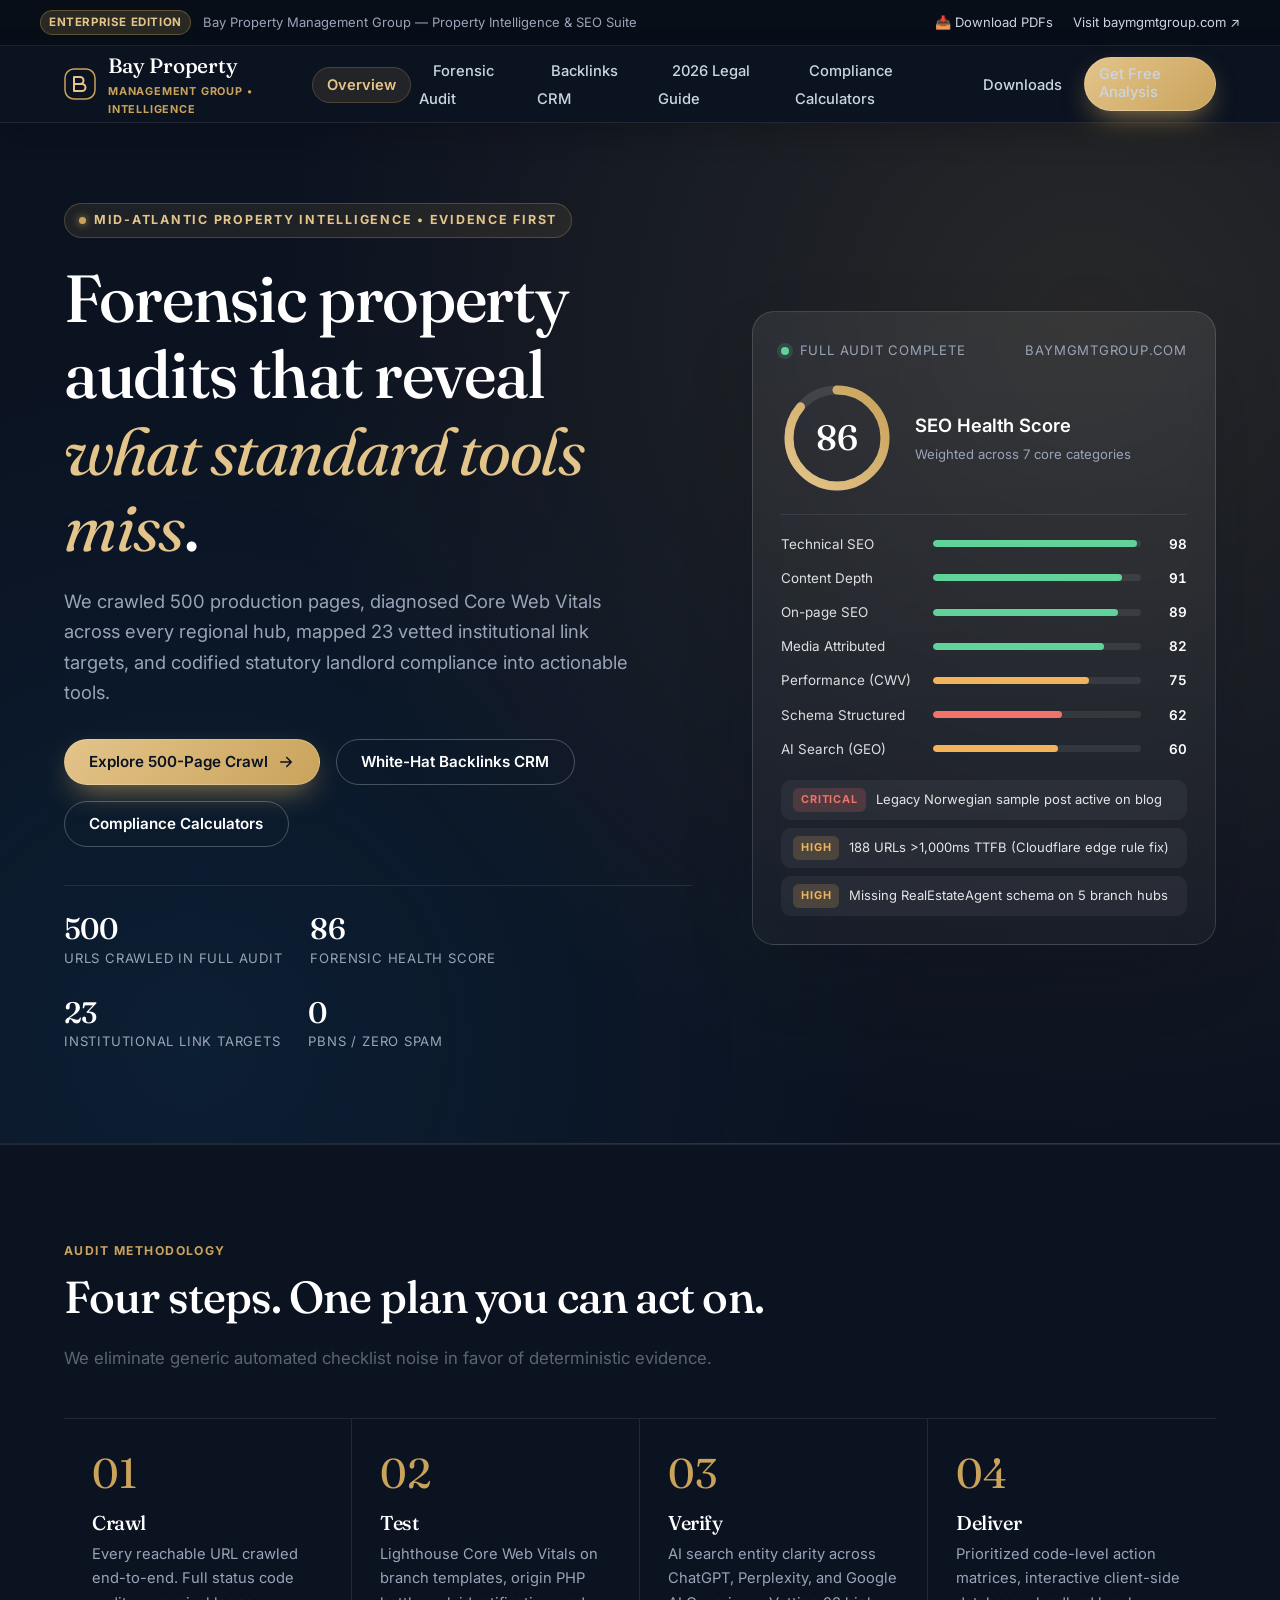
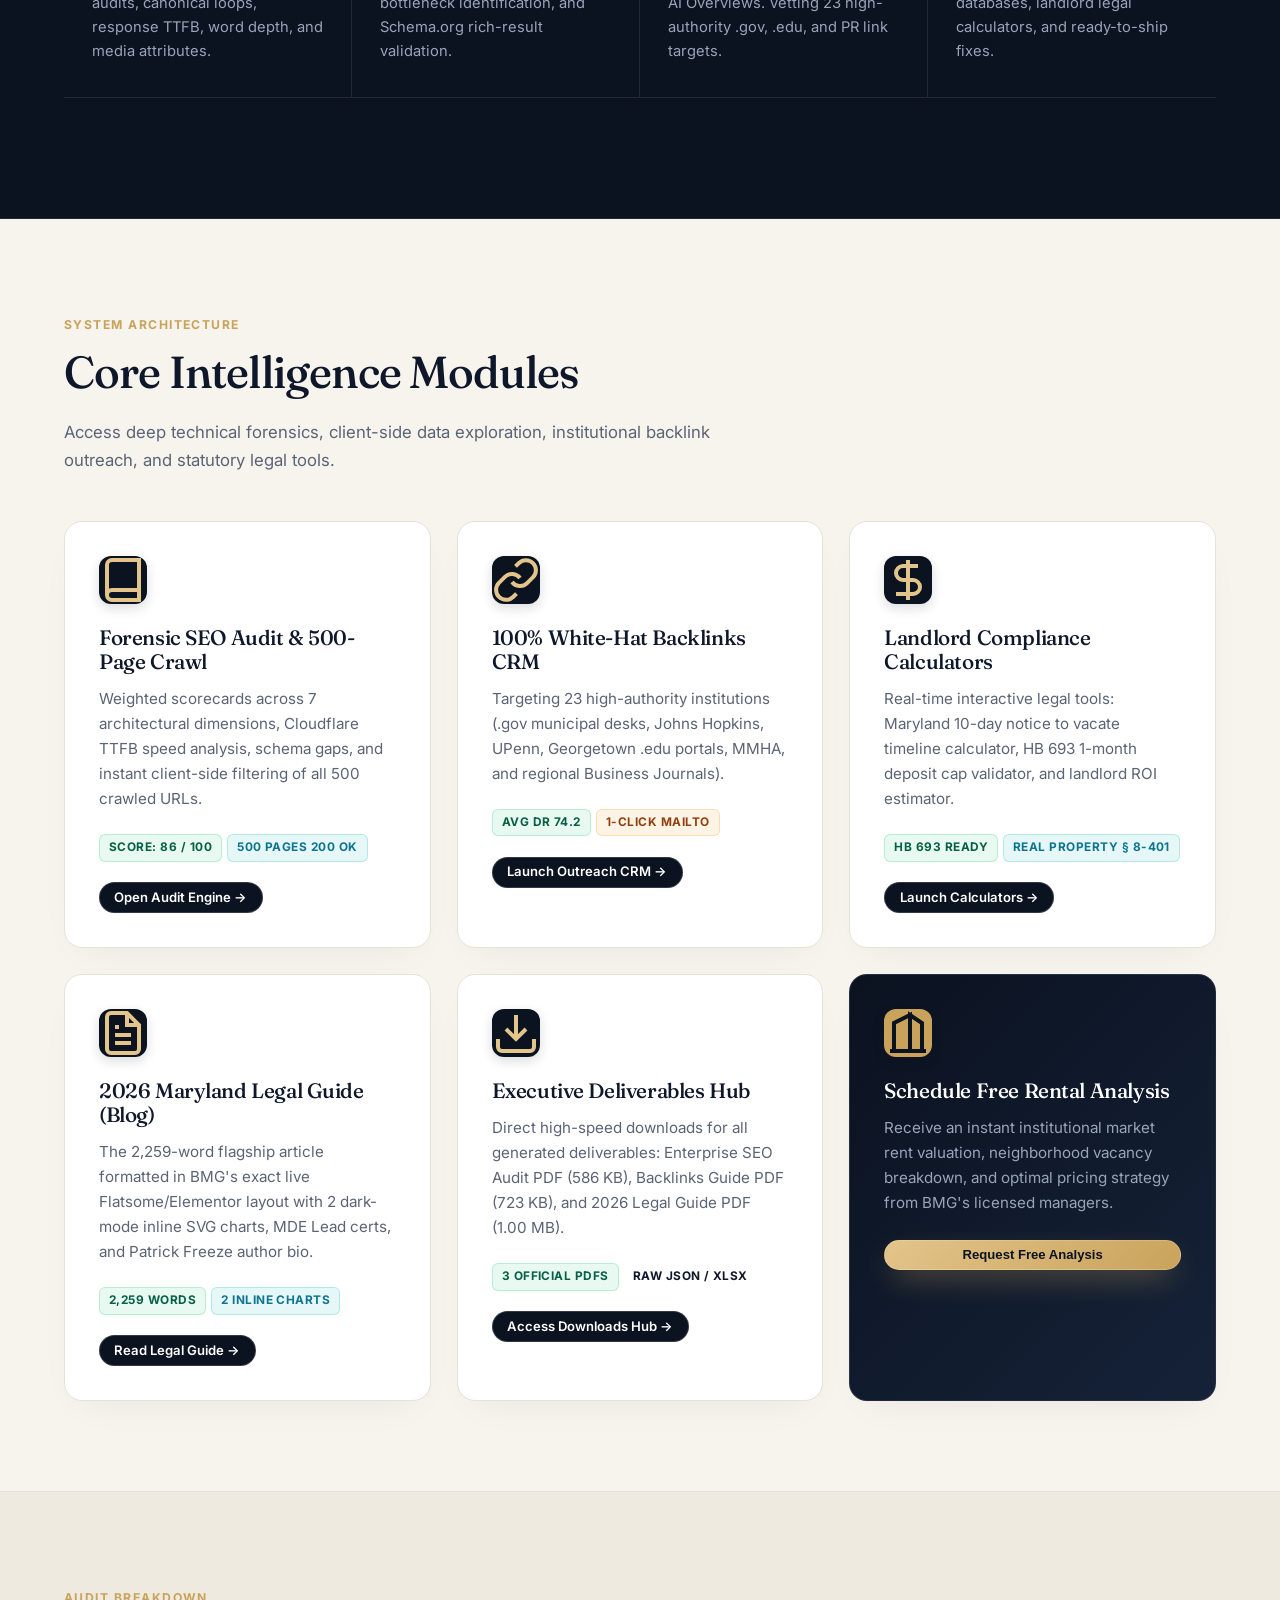
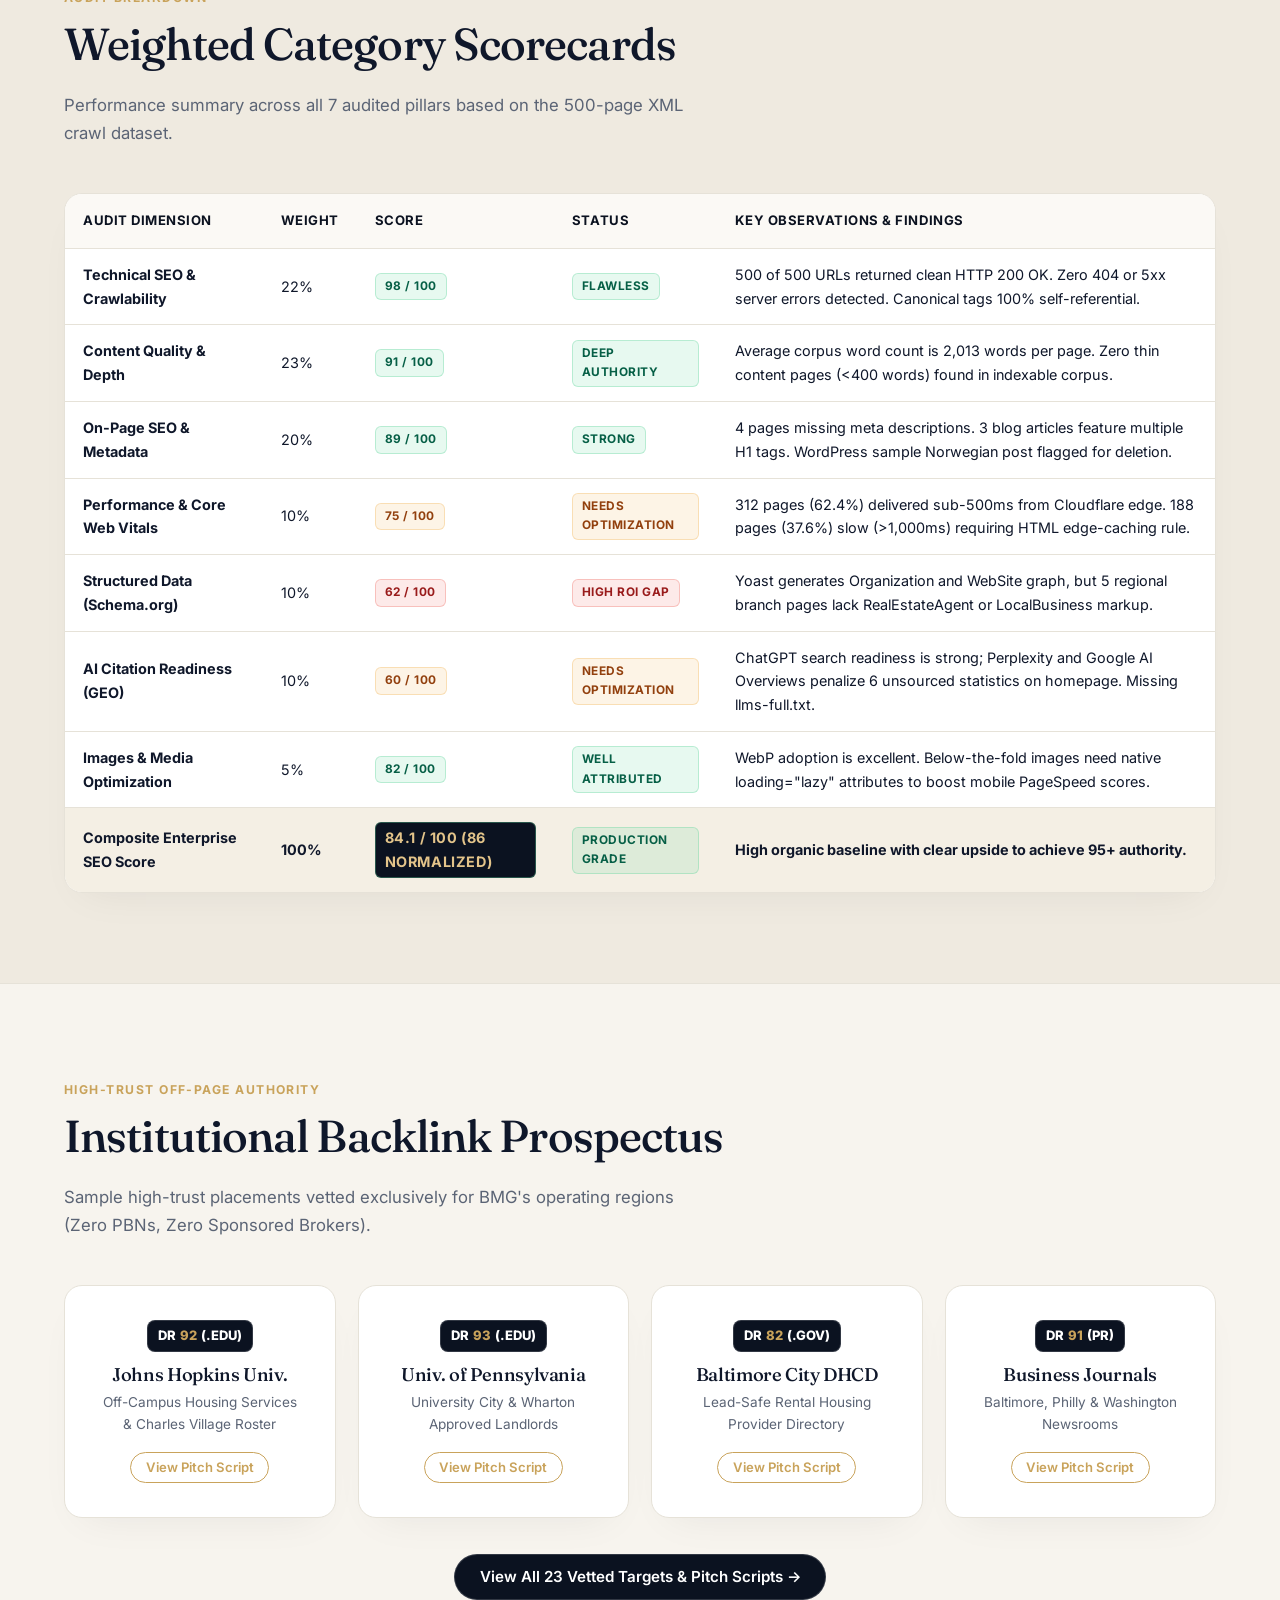
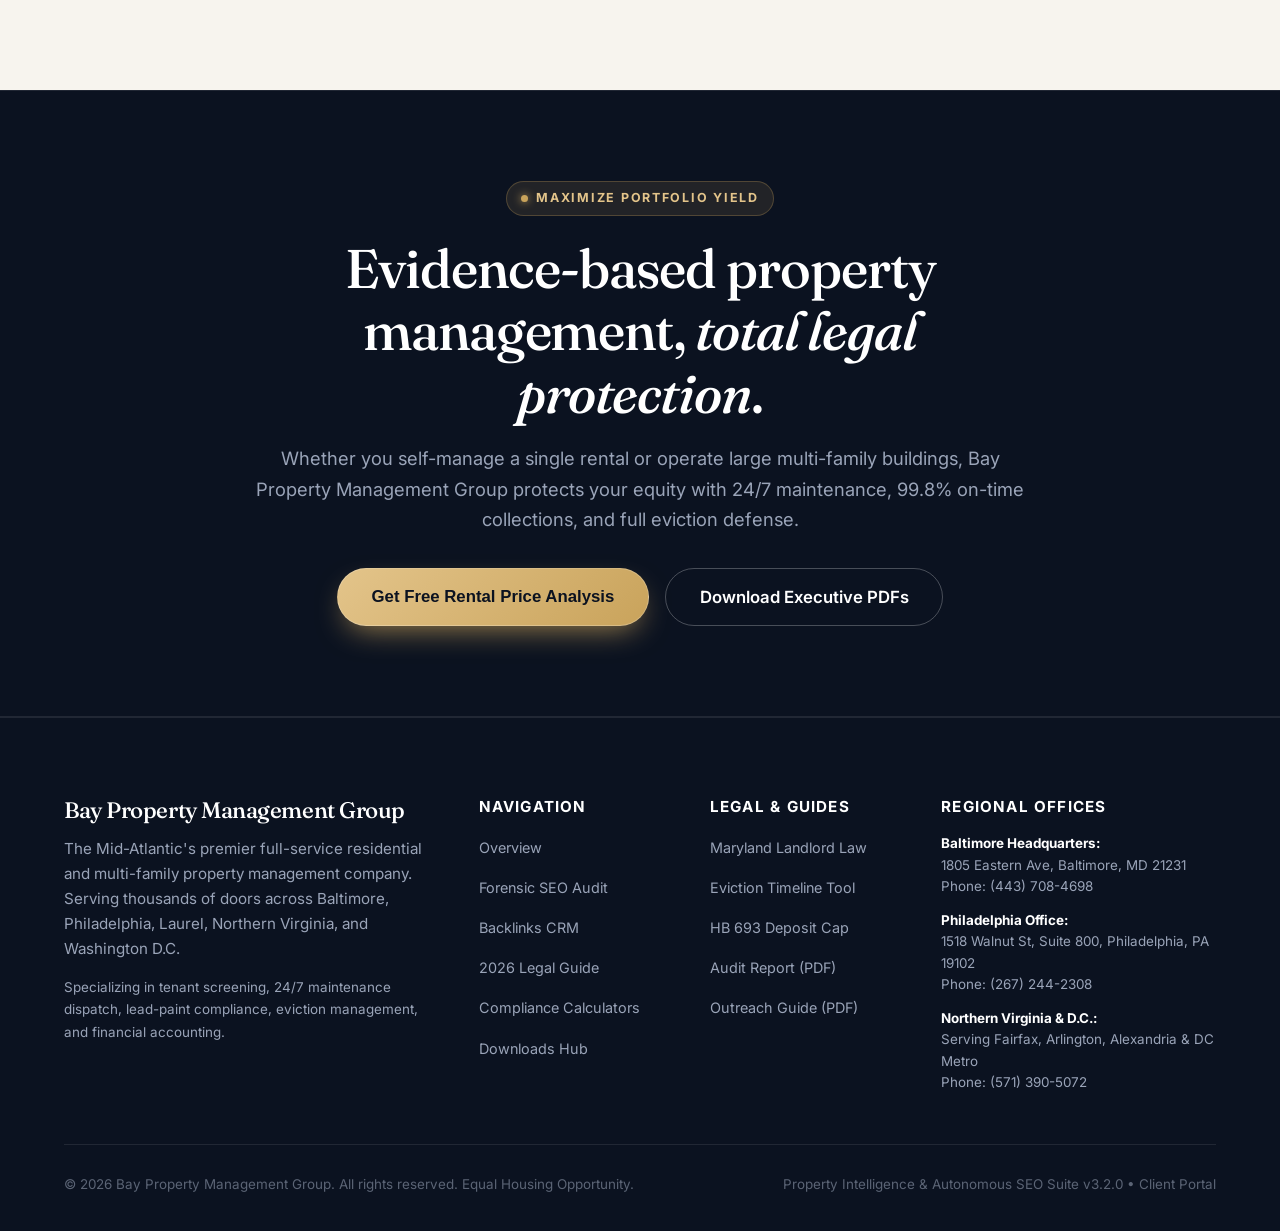
==== commit 85d0820f: "Upgrade to Northline-tier luxury design: Fraunces & Inter typography, obsidian & gold aesthetic, and" ====
--- a/index.html
+++ b/index.html
@@ -3,214 +3,286 @@
 <head>
   <meta charset="UTF-8">
   <meta name="viewport" content="width=device-width, initial-scale=1.0">
-  <title>BMG Property Intelligence & SEO Suite | Bay Property Management Group</title>
-  <meta name="description" content="Official Property Intelligence, Forensic SEO Audit, White-Hat Backlinks CRM, and Landlord Compliance Architecture for Bay Property Management Group.">
+  <title>Bay Property Management Group | Enterprise Property Intelligence & SEO Suite</title>
+  <meta name="description" content="Evidence-based property intelligence, 500-page forensic SEO crawl, 100% white-hat backlinks CRM, and Maryland landlord compliance architecture.">
   <link rel="preconnect" href="https://fonts.googleapis.com">
   <link rel="preconnect" href="https://fonts.gstatic.com" crossorigin>
-  <link href="https://fonts.googleapis.com/css2?family=Lato:ital,wght@0,300;0,400;0,700;0,900;1,400&display=swap" rel="stylesheet">
+  <link rel="stylesheet" href="https://fonts.googleapis.com/css2?family=Fraunces:ital,opsz,wght@0,9..144,400;0,9..144,500;0,9..144,600;1,9..144,400&family=Inter:wght@400;500;600;700;800&display=swap">
   <link rel="stylesheet" href="css/main.css">
   <link rel="icon" type="image/png" href="images/BMG-Difference-PropertyManagement.png">
 </head>
 <body>
 
-  <!-- Top Notification Strip -->
+  <!-- Top Announcement Bar -->
   <aside class="top-strip" aria-label="Official Intelligence Announcement">
     <div class="top-strip-inner">
       <div class="top-strip-left">
         <span class="top-strip-badge">Enterprise Edition</span>
-        <span>Bay Property Management Group — Property Intelligence & Forensic SEO Suite</span>
+        <span>Bay Property Management Group — Property Intelligence & SEO Suite</span>
       </div>
       <div class="top-strip-right">
         <a href="downloads.html">📥 Download PDFs</a>
-        <a href="https://www.baymgmtgroup.com/" target="_blank" rel="noopener noreferrer">Visit Live Site ↗</a>
+        <a href="https://www.baymgmtgroup.com/" target="_blank" rel="noopener noreferrer">Visit baymgmtgroup.com ↗</a>
       </div>
     </div>
   </aside>
 
-  <!-- Sticky Main Header -->
-  <header class="site-header">
-    <div class="nav-container">
-      <a href="index.html" class="brand-logo" aria-label="Bay Property Management Group Intelligence Home">
-        <div class="brand-shield">B</div>
-        <div class="brand-text">
-          <span class="brand-title">BAY PROPERTY</span>
-          <span class="brand-sub">Management Group • Intelligence</span>
+  <!-- Sticky Site Header -->
+  <header class="site-header" id="top">
+    <div class="wrap nav">
+      <a class="logo" href="index.html" aria-label="Bay Property Management Group Home">
+        <svg viewBox="0 0 32 32" fill="none" aria-hidden="true">
+          <rect x="1" y="1" width="30" height="30" rx="9" stroke="#c9a35b" stroke-width="1.5"/>
+          <path d="M10 23V9h6a3.5 3.5 0 010 7H10m6 0h2a3.5 3.5 0 010 7h-8" stroke="#e3c48a" stroke-width="2" stroke-linecap="round" stroke-linejoin="round"/>
+        </svg>
+        <div>
+          <span>Bay Property</span>
+          <span class="sub">Management Group • Intelligence</span>
         </div>
       </a>
 
-      <nav class="main-nav" aria-label="Primary Navigation">
-        <a href="index.html" class="nav-link active">Overview</a>
-        <a href="audit.html" class="nav-link">Forensic Audit</a>
-        <a href="backlinks.html" class="nav-link">Backlinks CRM</a>
-        <a href="blog.html" class="nav-link">2026 Legal Guide</a>
-        <a href="calculators.html" class="nav-link">Compliance Calculators</a>
-        <a href="downloads.html" class="nav-link">Downloads</a>
-      </nav>
-
-      <div class="header-actions">
-        <button class="btn btn-accent btn-sm" data-open-lead-modal>
-          Get Free Analysis
-        </button>
-        <button class="mobile-nav-toggle" aria-label="Toggle Navigation Menu">
-          <svg width="24" height="24" viewBox="0 0 24 24" fill="none" stroke="currentColor" stroke-width="2"><path d="M4 6h16M4 12h16M4 18h16"/></svg>
-        </button>
-      </div>
+      <button class="menu-btn" aria-label="Open navigation menu">
+        <svg width="24" height="24" viewBox="0 0 24 24" fill="none" stroke="currentColor" stroke-width="2"><path d="M4 7h16M4 12h16M4 17h16"/></svg>
+      </button>
+
+      <ul class="nav-links">
+        <li><a href="index.html" class="active">Overview</a></li>
+        <li><a href="audit.html">Forensic Audit</a></li>
+        <li><a href="backlinks.html">Backlinks CRM</a></li>
+        <li><a href="blog.html">2026 Legal Guide</a></li>
+        <li><a href="calculators.html">Compliance Calculators</a></li>
+        <li><a href="downloads.html">Downloads</a></li>
+        <li><a class="btn btn-gold btn-sm" href="#" data-open-lead-modal>Get Free Analysis</a></li>
+      </ul>
     </div>
   </header>
 
-  <!-- Executive Hero Section -->
-  <header class="hero-section">
-    <div class="hero-inner">
-      <div class="hero-badge-pill">
-        <span class="pulse-dot"></span>
-        <span>Autonomous SEO Architecture • Mid-Atlantic Property Authority</span>
-      </div>
-      <h1 class="hero-title">
-        Enterprise Property Intelligence &<br><span>Forensic SEO Infrastructure</span>
-      </h1>
-      <p class="hero-desc">
-        A comprehensive audit of <strong>500 production URLs</strong> across Maryland, Pennsylvania, Washington D.C., and Northern Virginia. Featuring an interactive crawl database, 100% white-hat backlink CRM, landlord statutory compliance calculators, and flagship legal content.
-      </p>
-
-      <div style="display: flex; flex-wrap: wrap; gap: 14px;">
-        <a href="audit.html" class="btn btn-accent btn-lg">
-          🔍 Explore 500-Page Audit
-        </a>
-        <a href="backlinks.html" class="btn btn-outline btn-lg" style="color: #ffffff; border-color: rgba(255,255,255,0.4);">
-          🎯 White-Hat Backlinks CRM
-        </a>
-        <a href="calculators.html" class="btn btn-outline btn-lg" style="color: #ffffff; border-color: rgba(255,255,255,0.4);">
-          ⚖️ Landlord Calculators
-        </a>
-      </div>
-
-      <!-- KPI Metrics Strip -->
-      <div class="kpi-grid">
-        <div class="kpi-card">
-          <div class="kpi-num highlight">86<small>/100</small></div>
-          <div class="kpi-label">Forensic Health Score</div>
-        </div>
-        <div class="kpi-card">
-          <div class="kpi-num">500<small>URLs</small></div>
-          <div class="kpi-label">Production Pages Crawled</div>
-        </div>
-        <div class="kpi-card">
-          <div class="kpi-num">23<small>Targets</small></div>
-          <div class="kpi-label">Vetted White-Hat Links</div>
-        </div>
-        <div class="kpi-card">
-          <div class="kpi-num">74.2<small>DR</small></div>
-          <div class="kpi-label">Average Target Authority</div>
-        </div>
-        <div class="kpi-card">
-          <div class="kpi-num">0<small>PBNs</small></div>
-          <div class="kpi-label">Zero Spam Guarantee</div>
-        </div>
-      </div>
-    </div>
-  </header>
-
-  <!-- Main Content Body -->
-  <main class="main-content">
-
-    <!-- Feature Modules Showcase -->
-    <section style="margin-bottom: 60px;">
-      <div class="section-head">
-        <div class="section-tag">System Architecture</div>
-        <h2 class="section-title">Core Intelligence Modules</h2>
+  <!-- Hero Section (Northline Editorial with Live Gauge & Proof Strip) -->
+  <section class="hero">
+    <div class="wrap hero-grid">
+      <div>
+        <span class="eyebrow">
+          <span class="dot"></span> Mid-Atlantic Property Intelligence • Evidence First
+        </span>
+        <h1>Forensic property audits that reveal <em>what standard tools miss</em>.</h1>
+        <p class="lead">
+          We crawled 500 production pages, diagnosed Core Web Vitals across every regional hub, mapped 23 vetted institutional link targets, and codified statutory landlord compliance into actionable tools.
+        </p>
+
+        <div class="hero-ctas">
+          <a class="btn btn-gold" href="audit.html">
+            Explore 500-Page Crawl
+            <svg width="18" height="18" viewBox="0 0 24 24" fill="none" stroke="currentColor" stroke-width="2" stroke-linecap="round" stroke-linejoin="round"><path d="M5 12h14M13 6l6 6-6 6"/></svg>
+          </a>
+          <a class="btn btn-ghost" href="backlinks.html">
+            White-Hat Backlinks CRM
+          </a>
+          <a class="btn btn-ghost" href="calculators.html">
+            Compliance Calculators
+          </a>
+        </div>
+
+        <div class="hero-proof">
+          <div><b>500</b>URLs crawled in full audit</div>
+          <div><b>86</b>Forensic health score</div>
+          <div><b>23</b>Institutional link targets</div>
+          <div><b>0</b>PBNs / Zero spam</div>
+        </div>
+      </div>
+
+      <!-- Live Report Scorecard Card -->
+      <div class="report" aria-label="Audit Scorecard Preview">
+        <div class="report-top">
+          <span><span class="dot"></span> Full Audit Complete</span>
+          <span>baymgmtgroup.com</span>
+        </div>
+
+        <div class="gauge-row">
+          <div class="gauge" style="--v: 86">
+            <svg viewBox="0 0 112 112" width="112" height="112" aria-hidden="true">
+              <defs>
+                <linearGradient id="goldGrad" x1="0" y1="0" x2="1" y2="1">
+                  <stop offset="0%" stop-color="#e3c48a"/>
+                  <stop offset="100%" stop-color="#c9a35b"/>
+                </linearGradient>
+              </defs>
+              <circle class="track" cx="56" cy="56" r="48" fill="none" stroke-width="9"/>
+              <circle class="fill" cx="56" cy="56" r="48" fill="none" stroke-width="9"/>
+            </svg>
+            <span>86</span>
+          </div>
+          <div class="gauge-copy">
+            <b>SEO Health Score</b>
+            <small>Weighted across 7 core categories</small>
+          </div>
+        </div>
+
+        <ul class="bars">
+          <li>Technical SEO<span class="bar"><i style="--w: 98%; background: var(--green);"></i></span><span class="n">98</span></li>
+          <li>Content Depth<span class="bar"><i style="--w: 91%; background: var(--green);"></i></span><span class="n">91</span></li>
+          <li>On-page SEO<span class="bar"><i style="--w: 89%; background: var(--green);"></i></span><span class="n">89</span></li>
+          <li>Media Attributed<span class="bar"><i style="--w: 82%; background: var(--green);"></i></span><span class="n">82</span></li>
+          <li>Performance (CWV)<span class="bar"><i style="--w: 75%; background: var(--amber);"></i></span><span class="n">75</span></li>
+          <li>Schema Structured<span class="bar"><i style="--w: 62%; background: var(--red);"></i></span><span class="n">62</span></li>
+          <li>AI Search (GEO)<span class="bar"><i style="--w: 60%; background: var(--amber);"></i></span><span class="n">60</span></li>
+        </ul>
+
+        <div class="flags">
+          <div class="flag"><span class="sev c">Critical</span>Legacy Norwegian sample post active on blog</div>
+          <div class="flag"><span class="sev h">High</span>188 URLs >1,000ms TTFB (Cloudflare edge rule fix)</div>
+          <div class="flag"><span class="sev h">High</span>Missing RealEstateAgent schema on 5 branch hubs</div>
+        </div>
+      </div>
+    </div>
+  </section>
+
+  <!-- 4-Step Architecture Banner (Section Dark) -->
+  <section class="section section-dark">
+    <div class="wrap">
+      <div class="section-header">
+        <span class="section-tag">Audit Methodology</span>
+        <h2>Four steps. One plan you can act on.</h2>
+        <p class="section-desc">We eliminate generic automated checklist noise in favor of deterministic evidence.</p>
+      </div>
+
+      <div class="step-grid">
+        <div class="step">
+          <div class="step-num">01</div>
+          <h3>Crawl</h3>
+          <p>Every reachable URL crawled end-to-end. Full status code audits, canonical loops, response TTFB, word depth, and media attributes.</p>
+        </div>
+        <div class="step">
+          <div class="step-num">02</div>
+          <h3>Test</h3>
+          <p>Lighthouse Core Web Vitals on branch templates, origin PHP bottleneck identification, and Schema.org rich-result validation.</p>
+        </div>
+        <div class="step">
+          <div class="step-num">03</div>
+          <h3>Verify</h3>
+          <p>AI search entity clarity across ChatGPT, Perplexity, and Google AI Overviews. Vetting 23 high-authority .gov, .edu, and PR link targets.</p>
+        </div>
+        <div class="step">
+          <div class="step-num">04</div>
+          <h3>Deliver</h3>
+          <p>Prioritized code-level action matrices, interactive client-side databases, landlord legal calculators, and ready-to-ship fixes.</p>
+        </div>
+      </div>
+    </div>
+  </section>
+
+  <!-- Core Intelligence Modules Grid (Warm Paper Section) -->
+  <section class="section">
+    <div class="wrap">
+      <div class="section-header">
+        <span class="section-tag">System Architecture</span>
+        <h2>Core Intelligence Modules</h2>
         <p class="section-desc">Access deep technical forensics, client-side data exploration, institutional backlink outreach, and statutory legal tools.</p>
       </div>
 
       <div class="grid-3">
-        <!-- Card 1 -->
+        <!-- Module 1 -->
         <div class="card">
-          <div style="font-size: 2.2rem; margin-bottom: 12px;">📊</div>
+          <div class="ico">
+            <svg viewBox="0 0 24 24" fill="none" stroke="currentColor" stroke-width="2"><path d="M4 19.5A2.5 2.5 0 016.5 17H20M6.5 2H20v20H6.5A2.5 2.5 0 014 19.5v-15A2.5 2.5 0 016.5 2z"/></svg>
+          </div>
           <h3 class="card-title">Forensic SEO Audit & 500-Page Crawl</h3>
-          <p style="color: var(--bmg-text-muted); font-size: 0.9375rem; margin-bottom: 16px;">
+          <p style="color: var(--muted); font-size: 0.95rem; margin-bottom: 20px;">
             Weighted scorecards across 7 architectural dimensions, Cloudflare TTFB speed analysis, schema gaps, and instant client-side filtering of all 500 crawled URLs.
           </p>
-          <div style="margin-bottom: 16px;">
-            <span class="badge badge-pass">Score: 86/100</span>
+          <div style="margin-bottom: 20px;">
+            <span class="badge badge-pass">Score: 86 / 100</span>
             <span class="badge badge-info">500 Pages 200 OK</span>
           </div>
-          <a href="audit.html" class="btn btn-outline btn-sm">Open Audit Engine →</a>
-        </div>
-
-        <!-- Card 2 -->
+          <a href="audit.html" class="btn btn-dark btn-sm">Open Audit Engine →</a>
+        </div>
+
+        <!-- Module 2 -->
         <div class="card">
-          <div style="font-size: 2.2rem; margin-bottom: 12px;">🎯</div>
+          <div class="ico">
+            <svg viewBox="0 0 24 24" fill="none" stroke="currentColor" stroke-width="2"><path d="M10 13a5 5 0 007.54.54l3-3a5 5 0 00-7.07-7.07l-1.72 1.71M14 11a5 5 0 00-7.54-.54l-3 3a5 5 0 007.07 7.07l1.71-1.71"/></svg>
+          </div>
           <h3 class="card-title">100% White-Hat Backlinks CRM</h3>
-          <p style="color: var(--bmg-text-muted); font-size: 0.9375rem; margin-bottom: 16px;">
+          <p style="color: var(--muted); font-size: 0.95rem; margin-bottom: 20px;">
             Targeting 23 high-authority institutions (.gov municipal desks, Johns Hopkins, UPenn, Georgetown .edu portals, MMHA, and regional Business Journals).
           </p>
-          <div style="margin-bottom: 16px;">
+          <div style="margin-bottom: 20px;">
             <span class="badge badge-pass">Avg DR 74.2</span>
             <span class="badge badge-warning">1-Click Mailto</span>
           </div>
-          <a href="backlinks.html" class="btn btn-outline btn-sm">Launch Outreach CRM →</a>
-        </div>
-
-        <!-- Card 3 -->
+          <a href="backlinks.html" class="btn btn-dark btn-sm">Launch Outreach CRM →</a>
+        </div>
+
+        <!-- Module 3 -->
         <div class="card">
-          <div style="font-size: 2.2rem; margin-bottom: 12px;">⚖️</div>
+          <div class="ico">
+            <svg viewBox="0 0 24 24" fill="none" stroke="currentColor" stroke-width="2"><path d="M12 2v20M17 5H9.5a3.5 3.5 0 000 7h5a3.5 3.5 0 010 7H6"/></svg>
+          </div>
           <h3 class="card-title">Landlord Compliance Calculators</h3>
-          <p style="color: var(--bmg-text-muted); font-size: 0.9375rem; margin-bottom: 16px;">
+          <p style="color: var(--muted); font-size: 0.95rem; margin-bottom: 20px;">
             Real-time interactive legal tools: Maryland 10-day notice to vacate timeline calculator, HB 693 1-month deposit cap validator, and landlord ROI estimator.
           </p>
-          <div style="margin-bottom: 16px;">
+          <div style="margin-bottom: 20px;">
             <span class="badge badge-pass">HB 693 Ready</span>
             <span class="badge badge-info">Real Property § 8-401</span>
           </div>
-          <a href="calculators.html" class="btn btn-outline btn-sm">Launch Calculators →</a>
-        </div>
-
-        <!-- Card 4 -->
+          <a href="calculators.html" class="btn btn-dark btn-sm">Launch Calculators →</a>
+        </div>
+
+        <!-- Module 4 -->
         <div class="card">
-          <div style="font-size: 2.2rem; margin-bottom: 12px;">📰</div>
+          <div class="ico">
+            <svg viewBox="0 0 24 24" fill="none" stroke="currentColor" stroke-width="2"><path d="M14 2H6a2 2 0 00-2 2v16a2 2 0 002 2h12a2 2 0 002-2V8z"/><path d="M14 2v6h6M16 13H8M16 17H8M10 9H8"/></svg>
+          </div>
           <h3 class="card-title">2026 Maryland Legal Guide (Blog)</h3>
-          <p style="color: var(--bmg-text-muted); font-size: 0.9375rem; margin-bottom: 16px;">
+          <p style="color: var(--muted); font-size: 0.95rem; margin-bottom: 20px;">
             The 2,259-word flagship article formatted in BMG's exact live Flatsome/Elementor layout with 2 dark-mode inline SVG charts, MDE Lead certs, and Patrick Freeze author bio.
           </p>
-          <div style="margin-bottom: 16px;">
+          <div style="margin-bottom: 20px;">
             <span class="badge badge-pass">2,259 Words</span>
             <span class="badge badge-info">2 Inline Charts</span>
           </div>
-          <a href="blog.html" class="btn btn-outline btn-sm">Read Legal Guide →</a>
-        </div>
-
-        <!-- Card 5 -->
+          <a href="blog.html" class="btn btn-dark btn-sm">Read Legal Guide →</a>
+        </div>
+
+        <!-- Module 5 -->
         <div class="card">
-          <div style="font-size: 2.2rem; margin-bottom: 12px;">📁</div>
+          <div class="ico">
+            <svg viewBox="0 0 24 24" fill="none" stroke="currentColor" stroke-width="2"><path d="M21 15v4a2 2 0 01-2 2H5a2 2 0 01-2-2v-4M7 10l5 5 5-5M12 15V3"/></svg>
+          </div>
           <h3 class="card-title">Executive Deliverables Hub</h3>
-          <p style="color: var(--bmg-text-muted); font-size: 0.9375rem; margin-bottom: 16px;">
+          <p style="color: var(--muted); font-size: 0.95rem; margin-bottom: 20px;">
             Direct high-speed downloads for all generated deliverables: Enterprise SEO Audit PDF (586 KB), Backlinks Guide PDF (723 KB), and 2026 Legal Guide PDF (1.00 MB).
           </p>
-          <div style="margin-bottom: 16px;">
+          <div style="margin-bottom: 20px;">
             <span class="badge badge-pass">3 Official PDFs</span>
             <span class="badge badge-neutral">Raw JSON / XLSX</span>
           </div>
-          <a href="downloads.html" class="btn btn-outline btn-sm">Access Downloads Hub →</a>
-        </div>
-
-        <!-- Card 6 -->
-        <div class="card" style="background: linear-gradient(135deg, #1B4073 0%, #1078BE 100%); color: #ffffff;">
-          <div style="font-size: 2.2rem; margin-bottom: 12px;">🏢</div>
+          <a href="downloads.html" class="btn btn-dark btn-sm">Access Downloads Hub →</a>
+        </div>
+
+        <!-- Module 6 -->
+        <div class="card card-dark" style="background: linear-gradient(135deg, var(--ink) 0%, #152238 100%);">
+          <div class="ico" style="background: var(--gold); color: var(--ink);">
+            <svg viewBox="0 0 24 24" fill="none" stroke="currentColor" stroke-width="2"><path d="M3 21h18M5 21V7l8-4v18M13 21V3l6 4v14"/></svg>
+          </div>
           <h3 class="card-title" style="color: #ffffff;">Schedule Free Rental Analysis</h3>
-          <p style="color: #cbd5e1; font-size: 0.9375rem; margin-bottom: 20px;">
-            Get an instant institutional market rent valuation, neighborhood vacancy breakdown, and optimal pricing strategy from BMG's licensed managers.
-          </p>
-          <button class="btn btn-accent btn-sm" style="width: 100%;" data-open-lead-modal>
+          <p style="color: var(--muted-light); font-size: 0.95rem; margin-bottom: 24px;">
+            Receive an instant institutional market rent valuation, neighborhood vacancy breakdown, and optimal pricing strategy from BMG's licensed managers.
+          </p>
+          <button class="btn btn-gold btn-sm" style="width: 100%;" data-open-lead-modal>
             Request Free Analysis
           </button>
         </div>
       </div>
-    </section>
-
-    <!-- Executive Audit Summary Table -->
-    <section style="margin-bottom: 60px;">
-      <div class="section-head">
-        <div class="section-tag">Audit Breakdown</div>
-        <h2 class="section-title">Weighted Category Scorecards</h2>
+    </div>
+  </section>
+
+  <!-- Weighted Category Scorecard (Clean Editorial Table) -->
+  <section class="section" style="background: var(--paper-2); border-top: 1px solid var(--line-dark); border-bottom: 1px solid var(--line-dark);">
+    <div class="wrap">
+      <div class="section-header">
+        <span class="section-tag">Audit Breakdown</span>
+        <h2>Weighted Category Scorecards</h2>
         <p class="section-desc">Performance summary across all 7 audited pillars based on the 500-page XML crawl dataset.</p>
       </div>
 
@@ -229,168 +301,129 @@
             <tr>
               <td><strong>Technical SEO & Crawlability</strong></td>
               <td>22%</td>
-              <td><span class="badge badge-pass" style="font-size: 0.85rem;">98 / 100</span></td>
+              <td><span class="badge badge-pass">98 / 100</span></td>
               <td><span class="badge badge-pass">Flawless</span></td>
               <td>500 of 500 URLs returned clean HTTP 200 OK. Zero 404 or 5xx server errors detected. Canonical tags 100% self-referential.</td>
             </tr>
             <tr>
               <td><strong>Content Quality & Depth</strong></td>
               <td>23%</td>
-              <td><span class="badge badge-pass" style="font-size: 0.85rem;">91 / 100</span></td>
+              <td><span class="badge badge-pass">91 / 100</span></td>
               <td><span class="badge badge-pass">Deep Authority</span></td>
               <td>Average corpus word count is 2,013 words per page. Zero thin content pages (&lt;400 words) found in indexable corpus.</td>
             </tr>
             <tr>
               <td><strong>On-Page SEO & Metadata</strong></td>
               <td>20%</td>
-              <td><span class="badge badge-pass" style="font-size: 0.85rem;">89 / 100</span></td>
+              <td><span class="badge badge-pass">89 / 100</span></td>
               <td><span class="badge badge-pass">Strong</span></td>
               <td>4 pages missing meta descriptions. 3 blog articles feature multiple H1 tags. WordPress sample Norwegian post flagged for deletion.</td>
             </tr>
             <tr>
               <td><strong>Performance & Core Web Vitals</strong></td>
               <td>10%</td>
-              <td><span class="badge badge-warning" style="font-size: 0.85rem;">75 / 100</span></td>
+              <td><span class="badge badge-warning">75 / 100</span></td>
               <td><span class="badge badge-warning">Needs Optimization</span></td>
               <td>312 pages (62.4%) delivered sub-500ms from Cloudflare edge. 188 pages (37.6%) slow (&gt;1,000ms) requiring HTML edge-caching rule.</td>
             </tr>
             <tr>
               <td><strong>Structured Data (Schema.org)</strong></td>
               <td>10%</td>
-              <td><span class="badge badge-danger" style="font-size: 0.85rem;">62 / 100</span></td>
+              <td><span class="badge badge-danger">62 / 100</span></td>
               <td><span class="badge badge-danger">High ROI Gap</span></td>
               <td>Yoast generates Organization and WebSite graph, but 5 regional branch pages lack RealEstateAgent or LocalBusiness markup.</td>
             </tr>
             <tr>
               <td><strong>AI Citation Readiness (GEO)</strong></td>
               <td>10%</td>
-              <td><span class="badge badge-warning" style="font-size: 0.85rem;">60 / 100</span></td>
+              <td><span class="badge badge-warning">60 / 100</span></td>
               <td><span class="badge badge-warning">Needs Optimization</span></td>
               <td>ChatGPT search readiness is strong; Perplexity and Google AI Overviews penalize 6 unsourced statistics on homepage. Missing llms-full.txt.</td>
             </tr>
             <tr>
               <td><strong>Images & Media Optimization</strong></td>
               <td>5%</td>
-              <td><span class="badge badge-pass" style="font-size: 0.85rem;">82 / 100</span></td>
+              <td><span class="badge badge-pass">82 / 100</span></td>
               <td><span class="badge badge-pass">Well Attributed</span></td>
               <td>WebP adoption is excellent. Below-the-fold images need native loading="lazy" attributes to boost mobile PageSpeed scores.</td>
             </tr>
-            <tr style="background: #f1f5f9; font-weight: 800;">
+            <tr style="background: #f4efe4; font-weight: 700;">
               <td><strong>Composite Enterprise SEO Score</strong></td>
               <td><strong>100%</strong></td>
-              <td><span class="badge badge-pass" style="font-size: 0.95rem; background: #1B4073; color: #fff;">84.1 / 100 (86 Normalized)</span></td>
+              <td><span class="badge badge-pass" style="background: var(--ink); color: var(--gold-2); font-size: 0.9rem;">84.1 / 100 (86 Normalized)</span></td>
               <td><span class="badge badge-pass">Production Grade</span></td>
               <td><strong>High organic baseline with clear upside to achieve 95+ authority.</strong></td>
             </tr>
           </tbody>
         </table>
       </div>
-    </section>
-
-    <!-- Prioritized Remediation Roadmap Preview -->
-    <section style="margin-bottom: 60px;">
-      <div class="card" style="border-left: 6px solid var(--bmg-accent); padding: 32px;">
-        <div style="display: flex; justify-content: space-between; align-items: center; flex-wrap: wrap; gap: 16px; margin-bottom: 16px;">
-          <div>
-            <span class="badge badge-warning">3-Phase Action Plan</span>
-            <h3 style="font-size: 1.5rem; font-weight: 800; color: var(--bmg-primary); margin-top: 6px;">
-              Highest-ROI Quick Wins for BMG
-            </h3>
-          </div>
-          <a href="audit.html#remediationRoadmap" class="btn btn-primary btn-sm">View Full Action Matrix →</a>
-        </div>
-        <p style="color: var(--bmg-text-muted); font-size: 0.9375rem; margin-bottom: 20px;">
-          Executing these three phased remediation milestones will immediately protect ranking equity and unlock top Map Pack visibility across Philadelphia, Baltimore, and NOVA.
-        </p>
-        <div class="grid-3">
-          <div style="background: #f8fafc; padding: 18px; border-radius: 8px; border: 1px solid #e2e8f0;">
-            <div style="font-size: 0.8125rem; font-weight: 800; color: var(--bmg-blue); text-transform: uppercase;">Phase 1: Immediate (Week 1)</div>
-            <ul style="margin-top: 8px; padding-left: 18px; font-size: 0.875rem; color: #334155; line-height: 1.6;">
-              <li>Delete <code>/blog/velkommen-til-bloggen-min/</code> (Norwegian sample post)</li>
-              <li>Add meta descriptions to <code>/locations/maryland/</code> & <code>/sitemap/</code></li>
-              <li>Inject <code>loading="lazy"</code> on below-the-fold media</li>
-            </ul>
-          </div>
-          <div style="background: #f8fafc; padding: 18px; border-radius: 8px; border: 1px solid #e2e8f0;">
-            <div style="font-size: 0.8125rem; font-weight: 800; color: var(--bmg-blue); text-transform: uppercase;">Phase 2: Local & Speed (Weeks 2-3)</div>
-            <ul style="margin-top: 8px; padding-left: 18px; font-size: 0.875rem; color: #334155; line-height: 1.6;">
-              <li>Deploy <code>RealEstateAgent</code> schema to 5 branch hubs</li>
-              <li>Fix duplicate H1 tags on 3 COVID/hiring blog posts</li>
-              <li>Configure Cloudflare Edge HTML Cache rule to drop TTFB &lt;200ms</li>
-            </ul>
-          </div>
-          <div style="background: #f8fafc; padding: 18px; border-radius: 8px; border: 1px solid #e2e8f0;">
-            <div style="font-size: 0.8125rem; font-weight: 800; color: var(--bmg-blue); text-transform: uppercase;">Phase 3: Authority & GEO (Month 2)</div>
-            <ul style="margin-top: 8px; padding-left: 18px; font-size: 0.875rem; color: #334155; line-height: 1.6;">
-              <li>Execute 23-target white-hat backlink outreach</li>
-              <li>Deploy <code>llms-full.txt</code> with comprehensive licensing schedules</li>
-              <li>Footnote and cite all 6 homepage operational statistics</li>
-            </ul>
-          </div>
-        </div>
-      </div>
-    </section>
-
-    <!-- Backlinks Preview -->
-    <section style="margin-bottom: 60px;">
-      <div class="section-head">
-        <div class="section-tag">High-Trust Off-Page Authority</div>
-        <h2 class="section-title">Institutional Backlink Prospectus</h2>
-        <p class="section-desc">Sample high-trust placements vetted exclusively for BMG's three operating regions (Zero PBNs, Zero Sponsored Brokers).</p>
+    </div>
+  </section>
+
+  <!-- High-Trust Off-Page Authority Preview -->
+  <section class="section">
+    <div class="wrap">
+      <div class="section-header">
+        <span class="section-tag">High-Trust Off-Page Authority</span>
+        <h2>Institutional Backlink Prospectus</h2>
+        <p class="section-desc">Sample high-trust placements vetted exclusively for BMG's operating regions (Zero PBNs, Zero Sponsored Brokers).</p>
       </div>
 
       <div class="grid-4">
         <div class="card" style="text-align: center;">
-          <div class="dr-badge" style="margin-bottom: 8px;">DR <span>92</span> (.EDU)</div>
-          <h4 style="font-size: 1.05rem; font-weight: 800; color: var(--bmg-primary);">Johns Hopkins Univ.</h4>
-          <p style="font-size: 0.8125rem; color: #64748b; margin: 6px 0 12px;">Off-Campus Housing Services & Charles Village Roster</p>
-          <a href="backlinks.html" class="btn btn-outline btn-sm">View Pitch Script</a>
+          <div class="dr-badge" style="margin: 0 auto 12px;">DR <span>92</span> (.EDU)</div>
+          <h4 style="margin-bottom: 6px;">Johns Hopkins Univ.</h4>
+          <p style="font-size: 0.85rem; color: var(--muted); margin-bottom: 16px;">Off-Campus Housing Services & Charles Village Roster</p>
+          <a href="backlinks.html" class="btn btn-outline-gold btn-sm">View Pitch Script</a>
         </div>
         <div class="card" style="text-align: center;">
-          <div class="dr-badge" style="margin-bottom: 8px;">DR <span>93</span> (.EDU)</div>
-          <h4 style="font-size: 1.05rem; font-weight: 800; color: var(--bmg-primary);">Univ. of Pennsylvania</h4>
-          <p style="font-size: 0.8125rem; color: #64748b; margin: 6px 0 12px;">University City & Wharton Approved Landlords</p>
-          <a href="backlinks.html" class="btn btn-outline btn-sm">View Pitch Script</a>
+          <div class="dr-badge" style="margin: 0 auto 12px;">DR <span>93</span> (.EDU)</div>
+          <h4 style="margin-bottom: 6px;">Univ. of Pennsylvania</h4>
+          <p style="font-size: 0.85rem; color: var(--muted); margin-bottom: 16px;">University City & Wharton Approved Landlords</p>
+          <a href="backlinks.html" class="btn btn-outline-gold btn-sm">View Pitch Script</a>
         </div>
         <div class="card" style="text-align: center;">
-          <div class="dr-badge" style="margin-bottom: 8px;">DR <span>82</span> (.GOV)</div>
-          <h4 style="font-size: 1.05rem; font-weight: 800; color: var(--bmg-primary);">Baltimore City DHCD</h4>
-          <p style="font-size: 0.8125rem; color: #64748b; margin: 6px 0 12px;">Lead-Safe Rental Housing Provider Directory</p>
-          <a href="backlinks.html" class="btn btn-outline btn-sm">View Pitch Script</a>
+          <div class="dr-badge" style="margin: 0 auto 12px;">DR <span>82</span> (.GOV)</div>
+          <h4 style="margin-bottom: 6px;">Baltimore City DHCD</h4>
+          <p style="font-size: 0.85rem; color: var(--muted); margin-bottom: 16px;">Lead-Safe Rental Housing Provider Directory</p>
+          <a href="backlinks.html" class="btn btn-outline-gold btn-sm">View Pitch Script</a>
         </div>
         <div class="card" style="text-align: center;">
-          <div class="dr-badge" style="margin-bottom: 8px;">DR <span>91</span> (PR)</div>
-          <h4 style="font-size: 1.05rem; font-weight: 800; color: var(--bmg-primary);">Business Journals</h4>
-          <p style="font-size: 0.8125rem; color: #64748b; margin: 6px 0 12px;">Baltimore, Philly & Washington Newsrooms</p>
-          <a href="backlinks.html" class="btn btn-outline btn-sm">View Pitch Script</a>
-        </div>
-      </div>
-      <div style="text-align: center; margin-top: 24px;">
-        <a href="backlinks.html" class="btn btn-primary">
+          <div class="dr-badge" style="margin: 0 auto 12px;">DR <span>91</span> (PR)</div>
+          <h4 style="margin-bottom: 6px;">Business Journals</h4>
+          <p style="font-size: 0.85rem; color: var(--muted); margin-bottom: 16px;">Baltimore, Philly & Washington Newsrooms</p>
+          <a href="backlinks.html" class="btn btn-outline-gold btn-sm">View Pitch Script</a>
+        </div>
+      </div>
+
+      <div style="text-align: center; margin-top: 36px;">
+        <a href="backlinks.html" class="btn btn-dark">
           View All 23 Vetted Targets & Pitch Scripts →
         </a>
       </div>
-    </section>
-
-    <!-- CTA Lead Banner -->
-    <section style="background: linear-gradient(135deg, #1B4073 0%, #1078BE 100%); color: #ffffff; border-radius: var(--radius-lg); padding: 48px; text-align: center; position: relative; overflow: hidden;">
-      <h2 style="font-size: 2.2rem; font-weight: 900; margin-bottom: 12px;">
-        Maximize Your Rental Yield with Total Compliance
+    </div>
+  </section>
+
+  <!-- Luxury Callout CTA Section -->
+  <section class="section section-dark" style="text-align: center;">
+    <div class="wrap" style="max-width: 820px;">
+      <span class="eyebrow" style="background: rgba(201, 163, 91, 0.12);"><span class="dot"></span> Maximize Portfolio Yield</span>
+      <h2 style="font-size: clamp(2.2rem, 4.5vw, 3.4rem); margin-bottom: 18px;">
+        Evidence-based property management, <em>total legal protection</em>.
       </h2>
-      <p style="font-size: 1.1rem; color: #cbd5e1; max-width: 650px; margin: 0 auto 28px;">
-        Whether you self-manage or own multiple multi-family doors, Bay Property Management Group protects your investment with 24/7 maintenance, 99.8% on-time collections, and eviction guarantees.
+      <p style="font-size: 1.15rem; color: var(--muted-light); margin-bottom: 34px;">
+        Whether you self-manage a single rental or operate large multi-family buildings, Bay Property Management Group protects your equity with 24/7 maintenance, 99.8% on-time collections, and full eviction defense.
       </p>
-      <div style="display: flex; justify-content: center; gap: 14px; flex-wrap: wrap;">
-        <button class="btn btn-accent btn-lg" data-open-lead-modal>
+      <div style="display: flex; justify-content: center; gap: 16px; flex-wrap: wrap;">
+        <button class="btn btn-gold btn-lg" data-open-lead-modal>
           Get Free Rental Price Analysis
         </button>
-        <a href="downloads.html" class="btn btn-outline btn-lg" style="color: #ffffff; border-color: rgba(255,255,255,0.4);">
-          Download Official PDFs
+        <a href="downloads.html" class="btn btn-ghost btn-lg">
+          Download Executive PDFs
         </a>
       </div>
-    </section>
-
-  </main>
+    </div>
+  </section>
 
   <!-- Lead Capture Modal -->
   <div class="modal-overlay" id="leadModal" role="dialog" aria-modal="true" aria-labelledby="leadModalTitle">
@@ -401,27 +434,27 @@
       </div>
       <form id="leadCaptureForm">
         <div class="modal-body">
-          <p style="color: var(--bmg-text-muted); font-size: 0.9375rem; margin-bottom: 20px;">
+          <p style="color: var(--muted); font-size: 0.95rem; margin-bottom: 22px;">
             Submit your rental property details below to receive a certified rental valuation report, vacancy forecast, and management fee breakdown from our regional directors.
           </p>
-          <div style="margin-bottom: 14px;">
-            <label for="leadName" style="display: block; font-size: 0.8125rem; font-weight: 700; color: var(--bmg-primary); margin-bottom: 4px;">Full Name *</label>
+          <div style="margin-bottom: 16px;">
+            <label for="leadName" style="display: block; font-size: 0.82rem; font-weight: 700; color: var(--ink); margin-bottom: 6px; text-transform: uppercase;">Full Name *</label>
             <input type="text" id="leadName" required placeholder="e.g. John Doe" class="search-input" style="padding-left: 14px;">
           </div>
-          <div style="margin-bottom: 14px;">
-            <label for="leadEmail" style="display: block; font-size: 0.8125rem; font-weight: 700; color: var(--bmg-primary); margin-bottom: 4px;">Email Address *</label>
+          <div style="margin-bottom: 16px;">
+            <label for="leadEmail" style="display: block; font-size: 0.82rem; font-weight: 700; color: var(--ink); margin-bottom: 6px; text-transform: uppercase;">Email Address *</label>
             <input type="email" id="leadEmail" required placeholder="john@example.com" class="search-input" style="padding-left: 14px;">
           </div>
-          <div style="margin-bottom: 14px;">
-            <label for="leadPhone" style="display: block; font-size: 0.8125rem; font-weight: 700; color: var(--bmg-primary); margin-bottom: 4px;">Phone Number *</label>
+          <div style="margin-bottom: 16px;">
+            <label for="leadPhone" style="display: block; font-size: 0.82rem; font-weight: 700; color: var(--ink); margin-bottom: 6px; text-transform: uppercase;">Phone Number *</label>
             <input type="tel" id="leadPhone" required placeholder="(443) 555-0123" class="search-input" style="padding-left: 14px;">
           </div>
-          <div style="margin-bottom: 14px;">
-            <label for="leadAddress" style="display: block; font-size: 0.8125rem; font-weight: 700; color: var(--bmg-primary); margin-bottom: 4px;">Property Address & City *</label>
+          <div style="margin-bottom: 16px;">
+            <label for="leadAddress" style="display: block; font-size: 0.82rem; font-weight: 700; color: var(--ink); margin-bottom: 6px; text-transform: uppercase;">Property Address & City *</label>
             <input type="text" id="leadAddress" required placeholder="e.g. 1805 Eastern Ave, Baltimore, MD" class="search-input" style="padding-left: 14px;">
           </div>
-          <div style="margin-bottom: 14px;">
-            <label for="leadUnits" style="display: block; font-size: 0.8125rem; font-weight: 700; color: var(--bmg-primary); margin-bottom: 4px;">Number of Rental Units</label>
+          <div style="margin-bottom: 16px;">
+            <label for="leadUnits" style="display: block; font-size: 0.82rem; font-weight: 700; color: var(--ink); margin-bottom: 6px; text-transform: uppercase;">Rental Units</label>
             <select id="leadUnits" class="filter-select" style="width: 100%;">
               <option value="1">1 Single-Family / Condo</option>
               <option value="2-4">2-4 Small Multi-Family Units</option>
@@ -431,7 +464,7 @@
           </div>
         </div>
         <div class="modal-footer">
-          <button type="submit" class="btn btn-accent" style="width: 100%;">
+          <button type="submit" class="btn btn-gold" style="width: 100%;">
             Send Free Rental Analysis Request
           </button>
         </div>
@@ -442,16 +475,16 @@
   <!-- Toast Notification Container -->
   <div class="toast-msg" id="bmgToast"></div>
 
-  <!-- Professional BMG Footer -->
+  <!-- Luxury Obsidian Footer -->
   <footer class="site-footer">
-    <div class="footer-container">
+    <div class="wrap">
       <div class="footer-grid">
         <div class="footer-brand">
           <h3>Bay Property Management Group</h3>
           <p>
             The Mid-Atlantic's premier full-service residential and multi-family property management company. Serving thousands of doors across Baltimore, Philadelphia, Laurel, Northern Virginia, and Washington D.C.
           </p>
-          <p style="margin-top: 12px; font-size: 0.8125rem; color: #94a3b8;">
+          <p style="margin-top: 14px; font-size: 0.84rem; color: var(--muted-light);">
             Specializing in tenant screening, 24/7 maintenance dispatch, lead-paint compliance, eviction management, and financial accounting.
           </p>
         </div>
@@ -487,12 +520,12 @@
               1805 Eastern Ave, Baltimore, MD 21231<br>
               Phone: (443) 708-4698
             </div>
-            <div class="branch-item" style="margin-top: 8px;">
+            <div class="branch-item">
               <strong>Philadelphia Office:</strong><br>
               1518 Walnut St, Suite 800, Philadelphia, PA 19102<br>
               Phone: (267) 244-2308
             </div>
-            <div class="branch-item" style="margin-top: 8px;">
+            <div class="branch-item">
               <strong>Northern Virginia & D.C.:</strong><br>
               Serving Fairfax, Arlington, Alexandria & DC Metro<br>
               Phone: (571) 390-5072
@@ -506,7 +539,7 @@
           © 2026 Bay Property Management Group. All rights reserved. Equal Housing Opportunity.
         </div>
         <div>
-          Property Intelligence & Autonomous SEO Suite v3.1.0 • Client Portal
+          Property Intelligence & Autonomous SEO Suite v3.2.0 • Client Portal
         </div>
       </div>
     </div>
--- a/css/main.css
+++ b/css/main.css
@@ -1,93 +1,125 @@
 /* ==========================================================================
-   Bay Property Management Group — Property Intelligence & SEO Suite
-   Core Brand Design System & Components
+   Bay Property Management Group — Property Intelligence & Forensic SEO Suite
+   Ultra-Premium Editorial Design System (Northline Luxury Tier)
    ========================================================================== */
 
 :root {
-  /* BMG Brand Palette */
-  --bmg-primary: #1B4073;       /* Deep Trust Navy */
-  --bmg-blue: #1078BE;          /* Active Brand Blue */
-  --bmg-accent: #FD9204;        /* High-Conversion Orange */
-  --bmg-accent-hover: #e07f02;  /* Darker Orange Hover */
-  --bmg-dark: #0f172a;          /* Slate 900 */
-  --bmg-text: #1e293b;          /* Slate 800 */
-  --bmg-text-muted: #64748b;    /* Slate 500 */
-  --bmg-bg: #f8fafc;            /* Crisp Off-White */
-  --bmg-surface: #ffffff;       /* Pure White Card */
-  --bmg-border: #e2e8f0;        /* Slate 200 */
-  --bmg-border-dark: #cbd5e1;   /* Slate 300 */
+  /* Northline Editorial Luxury Palette */
+  --ink: #0b1220;               /* Deep Obsidian / Midnight */
+  --ink-2: #111a2e;             /* Midnight Navy */
+  --ink-3: #1a2540;             /* Elevated Ink Surface */
+  --paper: #f7f4ee;             /* Warm Editorial Linen / Parchment */
+  --paper-2: #efeae0;           /* Soft Muted Sand */
+  --paper-card: #ffffff;        /* Pure White Card */
+  --text: #0f172a;              /* Slate 900 Primary Text */
+  --muted: #5b6475;             /* Refined Slate Muted */
+  --muted-light: #9aa4b8;       /* Subtle Text on Ink */
   
-  /* Status Colors */
-  --bmg-success: #10b981;
-  --bmg-success-bg: #ecfdf5;
-  --bmg-warning: #f59e0b;
-  --bmg-warning-bg: #fffbeb;
-  --bmg-danger: #ef4444;
-  --bmg-danger-bg: #fef2f2;
-  --bmg-info: #0284c7;
-  --bmg-info-bg: #f0f9ff;
+  /* Brand Prestige Accents */
+  --gold: #c9a35b;              /* Regal Champagne Gold */
+  --gold-2: #e3c48a;            /* Light Champagne Shimmer */
+  --bmg-blue: #1078BE;          /* Active BMG Brand Blue */
+  --bmg-navy: #1B4073;          /* BMG Heritage Navy */
+  --teal: #4fd1c5;              /* Signal Teal */
+  --green: #5fd39a;             /* Success Emerald */
+  --amber: #f2b45a;             /* Warning Honey Amber */
+  --red: #f0726a;               /* Critical Coral Red */
   
-  /* Layout & Spacing */
-  --radius-sm: 6px;
-  --radius-md: 10px;
-  --radius-lg: 16px;
-  --radius-xl: 24px;
-  --shadow-sm: 0 1px 3px rgba(0,0,0,0.05);
-  --shadow-md: 0 4px 12px rgba(0,0,0,0.08);
-  --shadow-lg: 0 12px 28px rgba(27,64,115,0.12);
-  --shadow-glow: 0 0 20px rgba(16,120,190,0.25);
-  --container-max: 1280px;
-  --transition: all 0.2s cubic-bezier(0.16, 1, 0.3, 1);
-}
-
-* {
+  /* Structural Hairlines & Insets */
+  --line: rgba(255, 255, 255, 0.09);
+  --line-strong: rgba(255, 255, 255, 0.16);
+  --line-dark: #e6e2d8;
+  --line-dark-hover: #d8cfbd;
+  
+  /* Radii & Shadows */
+  --radius-sm: 8px;
+  --radius: 18px;
+  --radius-lg: 24px;
+  --shadow: 0 30px 80px -30px rgba(11, 18, 32, 0.45);
+  --shadow-card: 0 16px 40px -20px rgba(11, 18, 32, 0.08);
+  --shadow-hover: 0 24px 50px -28px rgba(11, 18, 32, 0.35);
+  
+  /* Typography */
+  --serif: "Fraunces", Georgia, "Times New Roman", serif;
+  --sans: "Inter", system-ui, -apple-system, BlinkMacSystemFont, "Segoe UI", Roboto, sans-serif;
+  --max: 1200px;
+}
+
+*, *::before, *::after {
   box-sizing: border-box;
-  margin: 0;
-  padding: 0;
 }
 
 html {
   scroll-behavior: smooth;
   font-size: 16px;
+  -webkit-text-size-adjust: 100%;
 }
 
 body {
-  font-family: "Lato", -apple-system, BlinkMacSystemFont, "Segoe UI", Roboto, Helvetica, Arial, sans-serif;
-  color: var(--bmg-text);
-  background-color: var(--bmg-bg);
+  margin: 0;
+  padding: 0;
+  font-family: var(--sans);
+  font-size: 17px;
   line-height: 1.65;
+  color: var(--text);
+  background: var(--paper);
   -webkit-font-smoothing: antialiased;
   -moz-osx-font-smoothing: grayscale;
 }
 
+img, svg {
+  max-width: 100%;
+  display: block;
+}
+
 a {
-  color: var(--bmg-blue);
+  color: inherit;
   text-decoration: none;
-  transition: var(--transition);
-}
-
-a:hover {
-  color: var(--bmg-primary);
+  transition: all 0.2s ease;
+}
+
+h1, h2, h3, h4 {
+  font-family: var(--serif);
+  font-weight: 500;
+  letter-spacing: -0.02em;
+  line-height: 1.15;
+  margin: 0 0 0.5em;
+  color: var(--text);
+}
+
+h1 { font-size: clamp(2.4rem, 5.2vw, 4.2rem); }
+h2 { font-size: clamp(1.9rem, 3.6vw, 2.8rem); }
+h3 { font-size: 1.4rem; }
+h4 { font-size: 1.15rem; }
+
+p {
+  margin: 0 0 1em;
+}
+
+.wrap {
+  max-width: var(--max);
+  margin: 0 auto;
+  padding: 0 24px;
 }
 
 /* ==========================================================================
-   TOP NOTIFICATION STRIP
+   TOP ANNOUNCEMENT BAR
    ========================================================================== */
 .top-strip {
-  background: #0f223f;
-  color: #94a3b8;
+  background: #080e18;
+  color: var(--muted-light);
   font-size: 0.8125rem;
-  padding: 8px 16px;
-  border-bottom: 1px solid rgba(255,255,255,0.08);
+  padding: 10px 24px;
+  border-bottom: 1px solid var(--line);
 }
 .top-strip-inner {
-  max-width: var(--container-max);
+  max-width: var(--max);
   margin: 0 auto;
   display: flex;
   justify-content: space-between;
   align-items: center;
   flex-wrap: wrap;
-  gap: 8px;
+  gap: 10px;
 }
 .top-strip-left {
   display: flex;
@@ -95,472 +127,577 @@
   gap: 12px;
 }
 .top-strip-badge {
-  background: var(--bmg-accent);
-  color: #fff;
-  font-size: 0.7rem;
+  background: rgba(201, 163, 91, 0.18);
+  color: var(--gold-2);
+  border: 1px solid rgba(201, 163, 91, 0.35);
+  font-size: 0.72rem;
   font-weight: 700;
-  padding: 2px 6px;
-  border-radius: 4px;
+  padding: 2px 8px;
+  border-radius: 999px;
   text-transform: uppercase;
-  letter-spacing: 0.5px;
+  letter-spacing: 0.6px;
 }
 .top-strip-right {
   display: flex;
   align-items: center;
-  gap: 16px;
+  gap: 20px;
 }
 .top-strip-right a {
   color: #cbd5e1;
   font-size: 0.8125rem;
 }
 .top-strip-right a:hover {
-  color: #fff;
+  color: var(--gold-2);
 }
 
 /* ==========================================================================
-   HEADER & NAVIGATION
+   SITE HEADER & NAVIGATION
    ========================================================================== */
 .site-header {
-  background: #ffffff;
-  border-bottom: 1px solid var(--bmg-border);
+  background: var(--ink);
+  border-bottom: 1px solid var(--line);
   position: sticky;
   top: 0;
   z-index: 1000;
-  box-shadow: 0 2px 8px rgba(0,0,0,0.04);
-}
-.nav-container {
-  max-width: var(--container-max);
-  margin: 0 auto;
-  padding: 0 20px;
-  height: 72px;
+  box-shadow: 0 10px 30px rgba(0,0,0,0.2);
+}
+.nav {
   display: flex;
   align-items: center;
   justify-content: space-between;
-}
-.brand-logo {
+  height: 76px;
+}
+.logo {
   display: flex;
   align-items: center;
   gap: 12px;
-  text-decoration: none;
-}
-.brand-shield {
-  width: 42px;
-  height: 42px;
-  background: linear-gradient(135deg, var(--bmg-primary) 0%, var(--bmg-blue) 100%);
-  border-radius: 10px;
-  display: flex;
-  align-items: center;
-  justify-content: center;
-  color: #ffffff;
-  font-weight: 900;
-  font-size: 1.25rem;
-  letter-spacing: -0.5px;
-  box-shadow: 0 4px 10px rgba(16,120,190,0.3);
-}
-.brand-text {
-  display: flex;
-  flex-direction: column;
-}
-.brand-title {
-  font-size: 1.15rem;
-  font-weight: 900;
-  color: var(--bmg-primary);
-  line-height: 1.1;
-  letter-spacing: -0.2px;
-}
-.brand-sub {
-  font-size: 0.72rem;
+  color: #ffffff;
+  font-family: var(--serif);
+  font-size: 1.3rem;
+  font-weight: 500;
+  letter-spacing: -0.01em;
+}
+.logo svg {
+  width: 32px;
+  height: 32px;
+  flex: none;
+}
+.logo span.sub {
+  display: block;
+  font-family: var(--sans);
+  font-size: 0.68rem;
+  font-weight: 700;
+  color: var(--gold);
+  letter-spacing: 0.8px;
   text-transform: uppercase;
-  color: var(--bmg-blue);
-  font-weight: 700;
-  letter-spacing: 0.8px;
-}
-
-.main-nav {
-  display: flex;
-  align-items: center;
-  gap: 6px;
-}
-.nav-link {
-  font-size: 0.9375rem;
+}
+
+.nav-links {
+  display: flex;
+  list-style: none;
+  gap: 8px;
+  margin: 0;
+  padding: 0;
+  align-items: center;
+}
+.nav-links a {
+  color: #cbd5e1;
+  font-size: 0.92rem;
+  font-weight: 500;
+  padding: 8px 14px;
+  border-radius: 999px;
+  transition: all 0.2s ease;
+}
+.nav-links a:hover {
+  color: #ffffff;
+  background: rgba(255, 255, 255, 0.06);
+}
+.nav-links a.active {
+  color: var(--gold-2);
+  background: rgba(201, 163, 91, 0.12);
+  border: 1px solid rgba(201, 163, 91, 0.25);
   font-weight: 600;
-  color: #334155;
-  padding: 8px 14px;
-  border-radius: var(--radius-sm);
-  transition: var(--transition);
-  display: flex;
-  align-items: center;
-  gap: 6px;
-}
-.nav-link:hover {
-  color: var(--bmg-blue);
-  background: #f1f5f9;
-}
-.nav-link.active {
-  color: var(--bmg-primary);
-  background: #e2e8f0;
-  font-weight: 700;
-}
-
-.header-actions {
-  display: flex;
-  align-items: center;
-  gap: 12px;
-}
-
+}
+
+/* Luxury Buttons */
 .btn {
   display: inline-flex;
   align-items: center;
   justify-content: center;
-  gap: 8px;
-  font-size: 0.9375rem;
-  font-weight: 700;
-  padding: 10px 18px;
-  border-radius: var(--radius-sm);
+  gap: 0.55em;
+  padding: 0.85em 1.6em;
+  border-radius: 999px;
+  font-weight: 600;
+  font-size: 0.95rem;
+  text-decoration: none;
+  border: 1px solid transparent;
   cursor: pointer;
-  border: 1px solid transparent;
-  transition: var(--transition);
-  text-decoration: none;
+  transition: transform 0.2s ease, background 0.2s ease, box-shadow 0.2s ease, color 0.2s ease;
   line-height: 1.2;
 }
-.btn-primary {
-  background: var(--bmg-blue);
-  color: #ffffff;
-  box-shadow: 0 3px 8px rgba(16,120,190,0.25);
-}
-.btn-primary:hover {
-  background: #0d639d;
-  color: #fff;
-  transform: translateY(-1px);
-}
-.btn-accent {
-  background: var(--bmg-accent);
-  color: #ffffff;
-  box-shadow: 0 3px 8px rgba(253,146,4,0.3);
-}
-.btn-accent:hover {
-  background: var(--bmg-accent-hover);
-  color: #fff;
-  transform: translateY(-1px);
-}
-.btn-outline {
-  border-color: var(--bmg-border-dark);
+.btn:hover {
+  transform: translateY(-2px);
+}
+.btn-gold {
+  background: linear-gradient(135deg, var(--gold-2) 0%, var(--gold) 100%);
+  color: var(--ink);
+  box-shadow: 0 12px 30px -10px rgba(201, 163, 91, 0.8);
+  border-color: rgba(255,255,255,0.2);
+}
+.btn-gold:hover {
+  background: linear-gradient(135deg, #ebd19e 0%, #d4b067 100%);
+  color: var(--ink);
+}
+.btn-ghost {
+  border-color: rgba(255, 255, 255, 0.25);
+  color: #ffffff;
   background: transparent;
-  color: var(--bmg-primary);
-}
-.btn-outline:hover {
-  background: #f8fafc;
-  border-color: var(--bmg-primary);
-  color: var(--bmg-primary);
+}
+.btn-ghost:hover {
+  background: rgba(255, 255, 255, 0.08);
+  border-color: rgba(255, 255, 255, 0.4);
+  color: #ffffff;
+}
+.btn-dark {
+  background: var(--ink);
+  color: #ffffff;
+  border-color: var(--line-strong);
+}
+.btn-dark:hover {
+  background: var(--ink-2);
+  color: var(--gold-2);
+}
+.btn-outline-gold {
+  border-color: var(--gold);
+  color: var(--gold);
+  background: transparent;
+}
+.btn-outline-gold:hover {
+  background: rgba(201, 163, 91, 0.1);
+  color: var(--gold-2);
 }
 .btn-sm {
-  padding: 6px 12px;
-  font-size: 0.8125rem;
+  padding: 0.5em 1.1em;
+  font-size: 0.82rem;
 }
 .btn-lg {
-  padding: 14px 28px;
+  padding: 1.05em 2em;
   font-size: 1.05rem;
 }
 
-/* Mobile Nav Toggle */
-.mobile-nav-toggle {
+.menu-btn {
   display: none;
-  background: none;
+  background: transparent;
   border: none;
+  color: #ffffff;
   cursor: pointer;
   padding: 8px;
-  color: var(--bmg-primary);
 }
 
 /* ==========================================================================
-   PAGE HEROES
+   HERO SECTION (NORTHLINE EDITORIAL WITH LIVE REPORT GAUGE)
    ========================================================================== */
-.hero-section {
-  background: linear-gradient(135deg, #12284c 0%, var(--bmg-primary) 50%, #165b99 100%);
-  color: #ffffff;
-  padding: 60px 20px;
+.hero {
+  background: radial-gradient(circle at 85% 20%, rgba(201, 163, 91, 0.15) 0%, transparent 60%),
+              radial-gradient(circle at 15% 90%, rgba(16, 120, 190, 0.12) 0%, transparent 50%),
+              var(--ink);
+  color: #ffffff;
+  padding: 80px 0 90px;
+  border-bottom: 1px solid var(--line);
   position: relative;
   overflow: hidden;
 }
-.hero-section::before {
-  content: "";
-  position: absolute;
-  top: 0; left: 0; right: 0; bottom: 0;
-  background: radial-gradient(circle at 80% 20%, rgba(253,146,4,0.15) 0%, transparent 60%);
-  pointer-events: none;
-}
-.hero-inner {
-  max-width: var(--container-max);
-  margin: 0 auto;
-  position: relative;
-  z-index: 2;
-}
-.hero-badge-pill {
+.hero-grid {
+  display: grid;
+  grid-template-columns: 1.15fr 0.85fr;
+  gap: 60px;
+  align-items: center;
+}
+.eyebrow {
   display: inline-flex;
   align-items: center;
   gap: 8px;
-  background: rgba(255,255,255,0.12);
-  backdrop-filter: blur(8px);
+  font-size: 0.78rem;
+  letter-spacing: 0.14em;
+  text-transform: uppercase;
+  font-weight: 700;
+  color: var(--gold-2);
+  background: rgba(201, 163, 91, 0.1);
   padding: 6px 14px;
   border-radius: 999px;
-  font-size: 0.8125rem;
-  font-weight: 600;
-  color: #f1f5f9;
+  border: 1px solid rgba(201, 163, 91, 0.28);
+  margin-bottom: 22px;
+}
+.eyebrow .dot {
+  width: 7px;
+  height: 7px;
+  border-radius: 50%;
+  background: var(--gold);
+  box-shadow: 0 0 8px var(--gold);
+}
+.hero h1 {
+  color: #ffffff;
   margin-bottom: 20px;
-  border: 1px solid rgba(255,255,255,0.2);
-}
-.hero-badge-pill .pulse-dot {
+}
+.hero h1 em {
+  font-style: italic;
+  font-weight: 400;
+  color: var(--gold-2);
+}
+.hero .lead {
+  font-size: 1.15rem;
+  color: var(--muted-light);
+  line-height: 1.65;
+  max-width: 580px;
+  margin-bottom: 32px;
+}
+.hero-ctas {
+  display: flex;
+  flex-wrap: wrap;
+  gap: 16px;
+  margin-bottom: 38px;
+}
+.hero-proof {
+  display: flex;
+  flex-wrap: wrap;
+  gap: 28px;
+  padding-top: 28px;
+  border-top: 1px solid var(--line);
+  font-size: 0.82rem;
+  color: var(--muted-light);
+  text-transform: uppercase;
+  letter-spacing: 0.06em;
+}
+.hero-proof div b {
+  display: block;
+  font-family: var(--serif);
+  font-size: 1.85rem;
+  font-weight: 500;
+  color: #ffffff;
+  line-height: 1;
+  margin-bottom: 4px;
+  letter-spacing: -0.02em;
+}
+
+/* The Signature Report Card */
+.report {
+  background: linear-gradient(180deg, rgba(255, 255, 255, 0.08) 0%, rgba(255, 255, 255, 0.03) 100%);
+  border: 1px solid rgba(255, 255, 255, 0.14);
+  border-radius: 22px;
+  padding: 28px;
+  box-shadow: var(--shadow);
+  backdrop-filter: blur(12px);
+  position: relative;
+}
+.report-top {
+  display: flex;
+  justify-content: space-between;
+  align-items: center;
+  margin-bottom: 20px;
+  font-size: 0.82rem;
+  color: var(--muted-light);
+  text-transform: uppercase;
+  letter-spacing: 0.06em;
+}
+.report-top .dot {
+  display: inline-block;
   width: 8px;
   height: 8px;
   border-radius: 50%;
-  background: var(--bmg-accent);
-  box-shadow: 0 0 8px var(--bmg-accent);
-}
-.hero-title {
-  font-size: 2.75rem;
-  font-weight: 900;
-  line-height: 1.15;
-  margin-bottom: 16px;
-  letter-spacing: -0.5px;
-}
-.hero-title span {
-  color: var(--bmg-accent);
-}
-.hero-desc {
-  font-size: 1.1875rem;
-  color: #cbd5e1;
-  max-width: 800px;
-  line-height: 1.6;
-  margin-bottom: 30px;
-}
-
-/* KPI Badges Strip */
-.kpi-grid {
+  background: var(--green);
+  margin-right: 6px;
+  box-shadow: 0 0 0 4px rgba(95, 211, 154, 0.15);
+}
+.gauge-row {
+  display: flex;
+  align-items: center;
+  gap: 22px;
+  padding-bottom: 20px;
+  border-bottom: 1px solid var(--line);
+}
+.gauge {
+  position: relative;
+  width: 112px;
+  height: 112px;
+  flex: none;
+}
+.gauge svg {
+  transform: rotate(-90deg);
+}
+.gauge .track {
+  stroke: rgba(255, 255, 255, 0.1);
+}
+.gauge .fill {
+  stroke: url(#goldGrad);
+  stroke-linecap: round;
+  stroke-dasharray: 302;
+  stroke-dashoffset: calc(302 - 302 * var(--v, 86) / 100);
+  transition: stroke-dashoffset 1.6s cubic-bezier(0.2, 0.8, 0.2, 1);
+}
+.gauge span {
+  position: absolute;
+  inset: 0;
   display: grid;
-  grid-template-columns: repeat(auto-fit, minmax(200px, 1fr));
-  gap: 16px;
-  margin-top: 36px;
-}
-.kpi-card {
-  background: rgba(255,255,255,0.08);
-  backdrop-filter: blur(10px);
-  border: 1px solid rgba(255,255,255,0.15);
-  border-radius: var(--radius-md);
-  padding: 18px 20px;
-  transition: var(--transition);
-}
-.kpi-card:hover {
-  background: rgba(255,255,255,0.14);
-  transform: translateY(-2px);
-}
-.kpi-num {
-  font-size: 2rem;
-  font-weight: 900;
-  color: #ffffff;
-  line-height: 1;
-  margin-bottom: 6px;
-  display: flex;
-  align-items: baseline;
-  gap: 4px;
-}
-.kpi-num small {
-  font-size: 0.95rem;
+  place-items: center;
+  font-family: var(--serif);
+  font-size: 2.2rem;
+  font-weight: 500;
+  color: #ffffff;
+}
+.gauge-copy b {
+  display: block;
+  font-size: 1.15rem;
   font-weight: 600;
-  color: #cbd5e1;
-}
-.kpi-num.highlight {
-  color: var(--bmg-accent);
-}
-.kpi-label {
+  color: #ffffff;
+}
+.gauge-copy small {
+  display: block;
+  font-size: 0.82rem;
+  color: var(--muted-light);
+  margin-top: 4px;
+}
+
+/* Category Bars */
+.bars {
+  list-style: none;
+  margin: 18px 0 0;
+  padding: 0;
+  display: grid;
+  gap: 12px;
+}
+.bars li {
+  display: grid;
+  grid-template-columns: 140px 1fr 34px;
+  gap: 12px;
+  align-items: center;
+  font-size: 0.84rem;
+  color: rgba(255, 255, 255, 0.85);
+}
+.bar {
+  height: 7px;
+  border-radius: 99px;
+  background: rgba(255, 255, 255, 0.08);
+  overflow: hidden;
+}
+.bar i {
+  display: block;
+  height: 100%;
+  border-radius: inherit;
+  width: var(--w);
+  transition: width 1.4s cubic-bezier(0.2, 0.8, 0.2, 1);
+}
+.bars .n {
+  text-align: right;
+  font-variant-numeric: tabular-nums;
+  font-weight: 600;
+  color: #ffffff;
+}
+
+/* Flags */
+.flags {
+  display: grid;
+  gap: 8px;
+  margin-top: 20px;
+}
+.flag {
+  display: flex;
+  gap: 10px;
+  align-items: center;
   font-size: 0.8125rem;
-  font-weight: 600;
-  color: #94a3b8;
+  padding: 8px 12px;
+  border-radius: 10px;
+  background: rgba(255, 255, 255, 0.05);
+  color: rgba(255, 255, 255, 0.88);
+}
+.sev {
+  font-size: 0.68rem;
+  font-weight: 700;
+  letter-spacing: 0.08em;
   text-transform: uppercase;
-  letter-spacing: 0.5px;
-}
+  padding: 3px 8px;
+  border-radius: 6px;
+  flex: none;
+}
+.sev.c { background: rgba(240, 114, 106, 0.18); color: var(--red); }
+.sev.h { background: rgba(242, 180, 90, 0.18); color: var(--amber); }
+.sev.m { background: rgba(79, 209, 197, 0.16); color: var(--teal); }
 
 /* ==========================================================================
-   MAIN CONTAINER & SECTIONS
+   PAGE SECTIONS & LUXURY CARDS
    ========================================================================== */
-.main-content {
-  max-width: var(--container-max);
-  margin: 0 auto;
-  padding: 40px 20px 80px;
-}
-
-.section-head {
-  margin-bottom: 28px;
+.section {
+  padding: 90px 0;
+}
+.section-dark {
+  background: var(--ink);
+  color: #ffffff;
+  border-top: 1px solid var(--line);
+  border-bottom: 1px solid var(--line);
+}
+.section-dark h2, .section-dark h3 {
+  color: #ffffff;
+}
+.section-header {
+  margin-bottom: 46px;
 }
 .section-tag {
-  font-size: 0.8125rem;
-  font-weight: 800;
+  display: inline-block;
+  font-size: 0.76rem;
+  letter-spacing: 0.12em;
   text-transform: uppercase;
-  letter-spacing: 1px;
-  color: var(--bmg-blue);
-  margin-bottom: 6px;
-}
-.section-title {
-  font-size: 2rem;
-  font-weight: 900;
-  color: var(--bmg-primary);
-  line-height: 1.2;
-  letter-spacing: -0.3px;
+  font-weight: 700;
+  color: var(--gold);
+  margin-bottom: 10px;
 }
 .section-desc {
-  font-size: 1rem;
-  color: var(--bmg-text-muted);
-  max-width: 750px;
+  font-size: 1.05rem;
+  color: var(--muted);
+  max-width: 650px;
   margin-top: 6px;
 }
 
-/* Cards & Surfaces */
+/* Luxury Cards */
+.grid-2 { display: grid; grid-template-columns: repeat(2, 1fr); gap: 28px; }
+.grid-3 { display: grid; grid-template-columns: repeat(3, 1fr); gap: 26px; }
+.grid-4 { display: grid; grid-template-columns: repeat(4, 1fr); gap: 22px; }
+
 .card {
-  background: var(--bmg-surface);
-  border: 1px solid var(--bmg-border);
-  border-radius: var(--radius-md);
-  padding: 24px;
-  box-shadow: var(--shadow-sm);
-  transition: var(--transition);
+  background: var(--paper-card);
+  border: 1px solid var(--line-dark);
+  border-radius: var(--radius);
+  padding: 34px;
+  box-shadow: var(--shadow-card);
+  transition: transform 0.25s ease, box-shadow 0.25s ease, border-color 0.25s ease;
+  position: relative;
 }
 .card:hover {
-  box-shadow: var(--shadow-md);
-}
-.card-header {
-  display: flex;
-  align-items: center;
-  justify-content: space-between;
-  margin-bottom: 16px;
-  padding-bottom: 12px;
-  border-bottom: 1px solid var(--bmg-border);
+  transform: translateY(-4px);
+  box-shadow: var(--shadow-hover);
+  border-color: var(--line-dark-hover);
+}
+.card-dark {
+  background: var(--ink-2);
+  border-color: var(--line);
+  color: #ffffff;
+}
+.card-dark:hover {
+  border-color: rgba(201, 163, 91, 0.35);
+}
+.card-dark h3, .card-dark h4 {
+  color: #ffffff;
+}
+
+.card .ico {
+  width: 48px;
+  height: 48px;
+  border-radius: 12px;
+  display: grid;
+  place-items: center;
+  background: var(--ink);
+  color: var(--gold-2);
+  margin-bottom: 22px;
+  box-shadow: 0 4px 12px rgba(11, 18, 32, 0.15);
 }
 .card-title {
-  font-size: 1.15rem;
-  font-weight: 800;
-  color: var(--bmg-primary);
-}
-
-/* Grids */
-.grid-2 {
-  display: grid;
-  grid-template-columns: repeat(2, 1fr);
-  gap: 24px;
-}
-.grid-3 {
-  display: grid;
-  grid-template-columns: repeat(3, 1fr);
-  gap: 24px;
-}
-.grid-4 {
+  font-size: 1.3rem;
+  margin-bottom: 12px;
+}
+
+/* 4-Step Architecture Steps */
+.step-grid {
   display: grid;
   grid-template-columns: repeat(4, 1fr);
-  gap: 20px;
-}
-
-/* Pills & Badges */
+  border-top: 1px solid var(--line);
+  border-bottom: 1px solid var(--line);
+  margin: 30px 0;
+}
+.step {
+  padding: 34px 28px;
+  border-right: 1px solid var(--line);
+}
+.step:last-child {
+  border-right: none;
+}
+.step-num {
+  font-family: var(--serif);
+  font-size: 2.6rem;
+  color: var(--gold);
+  line-height: 1;
+  margin-bottom: 16px;
+}
+.step h3 {
+  font-size: 1.25rem;
+  margin-bottom: 8px;
+  color: #ffffff;
+}
+.step p {
+  font-size: 0.92rem;
+  color: var(--muted-light);
+  margin: 0;
+}
+
+/* Badges & Chips */
 .badge {
   display: inline-flex;
   align-items: center;
-  gap: 4px;
-  font-size: 0.75rem;
+  gap: 5px;
+  font-size: 0.74rem;
   font-weight: 700;
-  padding: 3px 8px;
-  border-radius: 4px;
+  letter-spacing: 0.04em;
   text-transform: uppercase;
-  letter-spacing: 0.4px;
-}
-.badge-pass, .badge-success {
-  background: var(--bmg-success-bg);
-  color: #065f46;
-  border: 1px solid #a7f3d0;
-}
-.badge-warning, .badge-med {
-  background: var(--bmg-warning-bg);
-  color: #92400e;
-  border: 1px solid #fde68a;
-}
-.badge-danger, .badge-crit {
-  background: var(--bmg-danger-bg);
-  color: #991b1b;
-  border: 1px solid #fecaca;
-}
-.badge-info {
-  background: var(--bmg-info-bg);
-  color: #0369a1;
-  border: 1px solid #bae6fd;
-}
-.badge-neutral {
-  background: #f1f5f9;
-  color: #475569;
-  border: 1px solid var(--bmg-border);
-}
-
-/* DR Score Pill */
-.dr-badge {
-  background: #0f223f;
-  color: #ffffff;
   padding: 3px 9px;
   border-radius: 6px;
+}
+.badge-pass {
+  background: rgba(95, 211, 154, 0.15);
+  color: #065f46;
+  border: 1px solid rgba(95, 211, 154, 0.35);
+}
+.badge-warning {
+  background: rgba(242, 180, 90, 0.15);
+  color: #92400e;
+  border: 1px solid rgba(242, 180, 90, 0.35);
+}
+.badge-danger {
+  background: rgba(240, 114, 106, 0.15);
+  color: #991b1b;
+  border: 1px solid rgba(240, 114, 106, 0.35);
+}
+.badge-info {
+  background: rgba(79, 209, 197, 0.15);
+  color: #0e7490;
+  border: 1px solid rgba(79, 209, 197, 0.35);
+}
+.dr-badge {
+  background: var(--ink);
+  color: #ffffff;
+  padding: 4px 10px;
+  border-radius: 8px;
   font-weight: 800;
   font-size: 0.8125rem;
   display: inline-flex;
   align-items: center;
-  gap: 3px;
+  gap: 4px;
+  border: 1px solid var(--line-strong);
 }
 .dr-badge span {
-  color: var(--bmg-accent);
+  color: var(--gold);
 }
 
 /* ==========================================================================
-   DATA TABLES
-   ========================================================================== */
-.table-responsive {
-  width: 100%;
-  overflow-x: auto;
-  border: 1px solid var(--bmg-border);
-  border-radius: var(--radius-md);
-  background: #ffffff;
-}
-table.data-table {
-  width: 100%;
-  border-collapse: collapse;
-  font-size: 0.875rem;
-  text-align: left;
-}
-table.data-table th {
-  background: #f8fafc;
-  color: var(--bmg-primary);
-  font-weight: 700;
-  padding: 12px 14px;
-  border-bottom: 1px solid var(--bmg-border);
-  white-space: nowrap;
-  user-select: none;
-}
-table.data-table td {
-  padding: 12px 14px;
-  border-bottom: 1px solid var(--bmg-border);
-  vertical-align: middle;
-}
-table.data-table tr:hover td {
-  background: #f8fafc;
-}
-table.data-table tr:last-child td {
-  border-bottom: none;
-}
-
-/* ==========================================================================
-   FILTER & SEARCH CONTROLS
+   DATA TABLE & REFINED CONTROLS
    ========================================================================== */
 .filter-bar {
-  background: #ffffff;
-  border: 1px solid var(--bmg-border);
-  border-radius: var(--radius-md);
-  padding: 16px;
+  background: var(--paper-card);
+  border: 1px solid var(--line-dark);
+  border-radius: var(--radius);
+  padding: 20px;
   margin-bottom: 24px;
   display: flex;
   flex-wrap: wrap;
   gap: 12px;
   align-items: center;
-  justify-content: space-between;
+  box-shadow: var(--shadow-card);
 }
 .search-input-wrap {
   position: relative;
@@ -569,67 +706,106 @@
 }
 .search-input {
   width: 100%;
-  padding: 10px 14px 10px 38px;
-  border: 1px solid var(--bmg-border-dark);
+  padding: 11px 16px 11px 40px;
+  border: 1px solid var(--line-dark);
   border-radius: var(--radius-sm);
-  font-size: 0.9375rem;
+  font-size: 0.92rem;
   font-family: inherit;
-  transition: var(--transition);
+  background: #ffffff;
+  transition: all 0.2s ease;
 }
 .search-input:focus {
   outline: none;
-  border-color: var(--bmg-blue);
-  box-shadow: 0 0 0 3px rgba(16,120,190,0.15);
+  border-color: var(--gold);
+  box-shadow: 0 0 0 3px rgba(201, 163, 91, 0.15);
 }
 .search-icon {
   position: absolute;
-  left: 12px;
+  left: 14px;
   top: 50%;
   transform: translateY(-50%);
-  color: var(--bmg-text-muted);
+  color: var(--muted);
   pointer-events: none;
 }
 .filter-select {
-  padding: 10px 14px;
-  border: 1px solid var(--bmg-border-dark);
+  padding: 11px 16px;
+  border: 1px solid var(--line-dark);
   border-radius: var(--radius-sm);
-  font-size: 0.875rem;
+  font-size: 0.88rem;
   font-family: inherit;
   background: #ffffff;
-  color: var(--bmg-text);
+  color: var(--text);
   cursor: pointer;
+  transition: all 0.2s ease;
 }
 .filter-select:focus {
   outline: none;
-  border-color: var(--bmg-blue);
-}
-
-/* Tab Pills */
+  border-color: var(--gold);
+}
+
 .tab-pills {
   display: flex;
   flex-wrap: wrap;
-  gap: 8px;
-  margin-bottom: 20px;
+  gap: 10px;
+  margin-bottom: 24px;
 }
 .tab-pill {
-  padding: 8px 16px;
+  padding: 9px 18px;
   border-radius: 999px;
-  font-size: 0.875rem;
+  font-size: 0.88rem;
+  font-weight: 600;
+  border: 1px solid var(--line-dark);
+  background: var(--paper-card);
+  color: var(--muted);
+  cursor: pointer;
+  transition: all 0.2s ease;
+}
+.tab-pill:hover {
+  border-color: var(--gold);
+  color: var(--text);
+}
+.tab-pill.active {
+  background: var(--ink);
+  border-color: var(--ink);
+  color: var(--gold-2);
+}
+
+.table-responsive {
+  width: 100%;
+  overflow-x: auto;
+  border: 1px solid var(--line-dark);
+  border-radius: var(--radius);
+  background: #ffffff;
+  box-shadow: var(--shadow-card);
+}
+table.data-table {
+  width: 100%;
+  border-collapse: collapse;
+  font-size: 0.9rem;
+  text-align: left;
+}
+table.data-table th {
+  background: #fbf9f5;
+  color: var(--ink);
+  font-family: var(--sans);
   font-weight: 700;
-  border: 1px solid var(--bmg-border);
-  background: #ffffff;
-  color: var(--bmg-text-muted);
-  cursor: pointer;
-  transition: var(--transition);
-}
-.tab-pill:hover {
-  border-color: var(--bmg-blue);
-  color: var(--bmg-blue);
-}
-.tab-pill.active {
-  background: var(--bmg-primary);
-  border-color: var(--bmg-primary);
-  color: #ffffff;
+  font-size: 0.82rem;
+  letter-spacing: 0.04em;
+  text-transform: uppercase;
+  padding: 16px 18px;
+  border-bottom: 1px solid var(--line-dark);
+  white-space: nowrap;
+}
+table.data-table td {
+  padding: 14px 18px;
+  border-bottom: 1px solid var(--line-dark);
+  vertical-align: middle;
+}
+table.data-table tr:hover td {
+  background: #fbf9f5;
+}
+table.data-table tr:last-child td {
+  border-bottom: none;
 }
 
 /* ==========================================================================
@@ -637,17 +813,17 @@
    ========================================================================== */
 .modal-overlay {
   position: fixed;
-  top: 0; left: 0; right: 0; bottom: 0;
-  background: rgba(15,23,42,0.65);
-  backdrop-filter: blur(4px);
+  inset: 0;
+  background: rgba(11, 18, 32, 0.75);
+  backdrop-filter: blur(6px);
   z-index: 2000;
   display: flex;
   align-items: center;
   justify-content: center;
-  padding: 20px;
+  padding: 24px;
   opacity: 0;
   visibility: hidden;
-  transition: var(--transition);
+  transition: all 0.25s ease;
 }
 .modal-overlay.active {
   opacity: 1;
@@ -655,82 +831,80 @@
 }
 .modal-window {
   background: #ffffff;
-  border-radius: var(--radius-lg);
-  max-width: 720px;
+  border-radius: 22px;
+  max-width: 740px;
   width: 100%;
   max-height: 90vh;
   display: flex;
   flex-direction: column;
-  box-shadow: 0 20px 40px rgba(0,0,0,0.25);
-  transform: translateY(20px);
-  transition: var(--transition);
+  box-shadow: var(--shadow);
+  transform: translateY(24px);
+  transition: transform 0.25s ease;
   overflow: hidden;
+  border: 1px solid var(--line-dark);
 }
 .modal-overlay.active .modal-window {
   transform: translateY(0);
 }
 .modal-header {
-  padding: 20px 24px;
-  background: #f8fafc;
-  border-bottom: 1px solid var(--bmg-border);
+  padding: 22px 28px;
+  background: #fcfbfa;
+  border-bottom: 1px solid var(--line-dark);
   display: flex;
   align-items: center;
   justify-content: space-between;
 }
 .modal-title {
-  font-size: 1.25rem;
-  font-weight: 800;
-  color: var(--bmg-primary);
+  font-size: 1.3rem;
+  color: var(--ink);
+  margin: 0;
 }
 .modal-close {
   background: none;
   border: none;
-  font-size: 1.5rem;
+  font-size: 1.6rem;
   cursor: pointer;
-  color: var(--bmg-text-muted);
-  padding: 4px;
+  color: var(--muted);
   line-height: 1;
 }
 .modal-close:hover {
-  color: var(--bmg-dark);
+  color: var(--text);
 }
 .modal-body {
-  padding: 24px;
+  padding: 28px;
   overflow-y: auto;
-  font-size: 0.9375rem;
+  font-size: 0.95rem;
 }
 .modal-footer {
-  padding: 16px 24px;
-  background: #f8fafc;
-  border-top: 1px solid var(--bmg-border);
+  padding: 18px 28px;
+  background: #fcfbfa;
+  border-top: 1px solid var(--line-dark);
   display: flex;
   align-items: center;
   justify-content: flex-end;
   gap: 12px;
 }
 
-/* ==========================================================================
-   TOAST NOTIFICATION
-   ========================================================================== */
+/* Toast */
 .toast-msg {
   position: fixed;
-  bottom: 24px;
-  right: 24px;
-  background: #0f172a;
-  color: #ffffff;
-  padding: 12px 20px;
-  border-radius: var(--radius-sm);
-  font-size: 0.875rem;
+  bottom: 28px;
+  right: 28px;
+  background: var(--ink);
+  color: #ffffff;
+  padding: 14px 22px;
+  border-radius: 12px;
+  font-size: 0.9rem;
   font-weight: 600;
-  box-shadow: 0 6px 16px rgba(0,0,0,0.2);
+  box-shadow: var(--shadow);
   z-index: 3000;
   display: flex;
   align-items: center;
-  gap: 8px;
-  transform: translateY(100px);
+  gap: 10px;
+  transform: translateY(120px);
   opacity: 0;
-  transition: var(--transition);
-  border-left: 4px solid var(--bmg-accent);
+  transition: all 0.25s ease;
+  border-left: 4px solid var(--gold);
 }
 .toast-msg.show {
   transform: translateY(0);
@@ -738,107 +912,100 @@
 }
 
 /* ==========================================================================
-   FOOTER
+   FOOTER (OBSIDIAN & GOLD)
    ========================================================================== */
 .site-footer {
-  background: #0b192e;
-  color: #cbd5e1;
-  padding: 60px 20px 30px;
-  border-top: 4px solid var(--bmg-accent);
-}
-.footer-container {
-  max-width: var(--container-max);
-  margin: 0 auto;
+  background: var(--ink);
+  color: var(--muted-light);
+  padding: 80px 0 36px;
+  border-top: 1px solid var(--line);
 }
 .footer-grid {
   display: grid;
   grid-template-columns: 2fr 1fr 1fr 1.5fr;
-  gap: 40px;
-  margin-bottom: 40px;
+  gap: 48px;
+  margin-bottom: 50px;
 }
 .footer-brand h3 {
   color: #ffffff;
-  font-size: 1.35rem;
-  font-weight: 900;
-  margin-bottom: 10px;
+  font-size: 1.4rem;
+  margin-bottom: 12px;
 }
 .footer-brand p {
-  font-size: 0.9375rem;
-  color: #94a3b8;
-  line-height: 1.6;
+  font-size: 0.95rem;
+  line-height: 1.65;
 }
 .footer-col h4 {
   color: #ffffff;
-  font-size: 1rem;
-  font-weight: 800;
-  margin-bottom: 16px;
+  font-size: 0.95rem;
+  font-family: var(--sans);
+  font-weight: 700;
+  margin-bottom: 18px;
   text-transform: uppercase;
-  letter-spacing: 0.5px;
+  letter-spacing: 0.08em;
 }
 .footer-links {
   list-style: none;
   display: flex;
   flex-direction: column;
-  gap: 10px;
+  gap: 12px;
+  padding: 0;
+  margin: 0;
 }
 .footer-links a {
-  color: #94a3b8;
-  font-size: 0.875rem;
-  transition: var(--transition);
+  color: var(--muted-light);
+  font-size: 0.9rem;
 }
 .footer-links a:hover {
-  color: var(--bmg-accent);
+  color: var(--gold-2);
   padding-left: 4px;
 }
 .branch-list {
-  font-size: 0.8125rem;
-  color: #94a3b8;
-  line-height: 1.5;
+  font-size: 0.84rem;
+  line-height: 1.6;
   display: flex;
   flex-direction: column;
-  gap: 8px;
+  gap: 12px;
 }
 .branch-item strong {
-  color: #f1f5f9;
+  color: #ffffff;
 }
 .footer-bottom {
-  border-top: 1px solid rgba(255,255,255,0.08);
-  padding-top: 24px;
+  border-top: 1px solid var(--line);
+  padding-top: 28px;
   display: flex;
   justify-content: space-between;
   align-items: center;
   flex-wrap: wrap;
   gap: 16px;
-  font-size: 0.8125rem;
-  color: #64748b;
-}
-
-/* ==========================================================================
-   RESPONSIVE QUERIES
-   ========================================================================== */
+  font-size: 0.84rem;
+  color: var(--muted);
+}
+
+/* Responsive */
 @media (max-width: 1024px) {
+  .hero-grid { grid-template-columns: 1fr; gap: 40px; }
+  .step-grid { grid-template-columns: repeat(2, 1fr); }
+  .grid-3 { grid-template-columns: repeat(2, 1fr); }
   .grid-4 { grid-template-columns: repeat(2, 1fr); }
-  .grid-3 { grid-template-columns: repeat(2, 1fr); }
-  .footer-grid { grid-template-columns: repeat(2, 1fr); gap: 30px; }
+  .footer-grid { grid-template-columns: repeat(2, 1fr); gap: 36px; }
 }
 
 @media (max-width: 768px) {
-  .hero-title { font-size: 2rem; }
-  .hero-desc { font-size: 1rem; }
   .grid-2, .grid-3, .grid-4 { grid-template-columns: 1fr; }
-  .main-nav { display: none; }
-  .main-nav.mobile-active {
+  .step-grid { grid-template-columns: 1fr; }
+  .step { border-right: none; border-bottom: 1px solid var(--line); }
+  .nav-links { display: none; }
+  .nav-links.mobile-active {
     display: flex;
     flex-direction: column;
     position: absolute;
-    top: 72px;
-    left: 0;
-    right: 0;
-    background: #ffffff;
-    border-bottom: 2px solid var(--bmg-primary);
-    padding: 16px;
-    box-shadow: var(--shadow-lg);
+    top: 76px;
+    left: 0; right: 0;
+    background: var(--ink);
+    padding: 24px;
+    border-bottom: 1px solid var(--line);
   }
-  .mobile-nav-toggle { display: block; }
+  .menu-btn { display: block; }
   .footer-grid { grid-template-columns: 1fr; }
 }
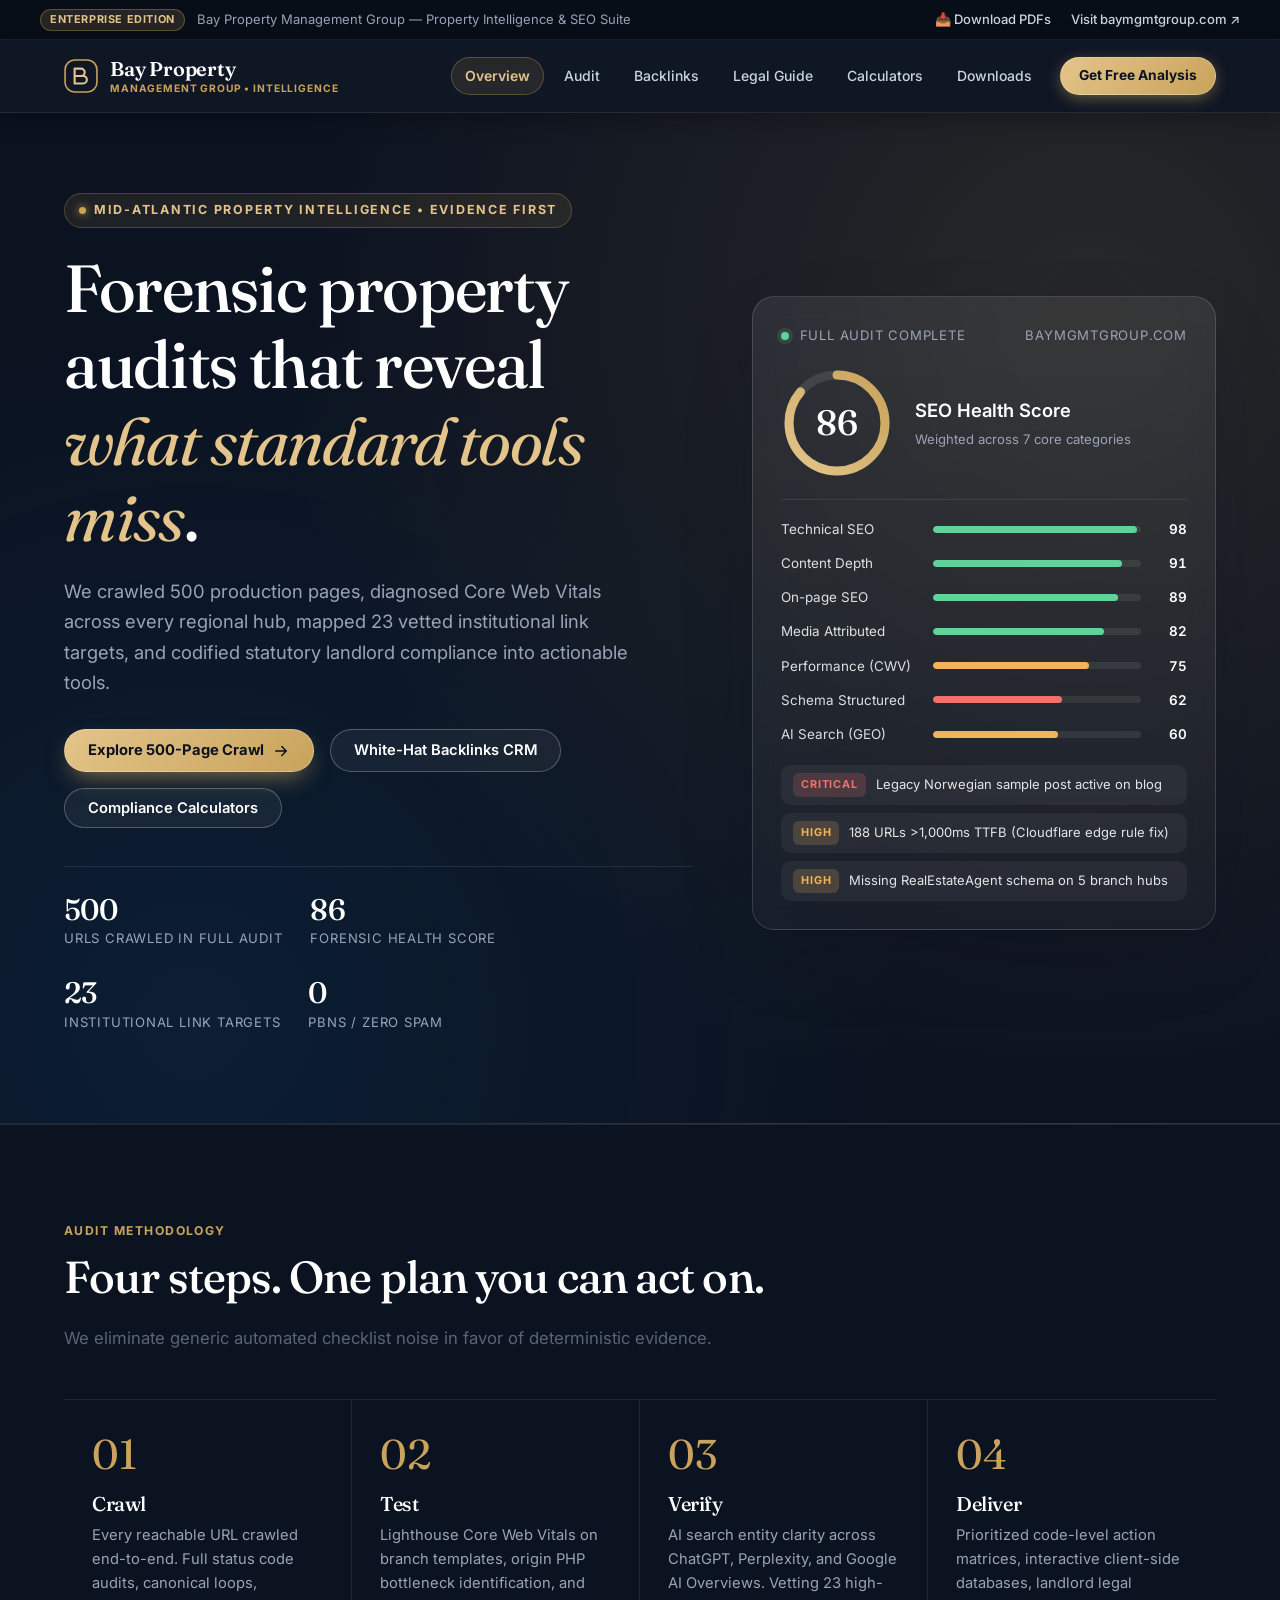
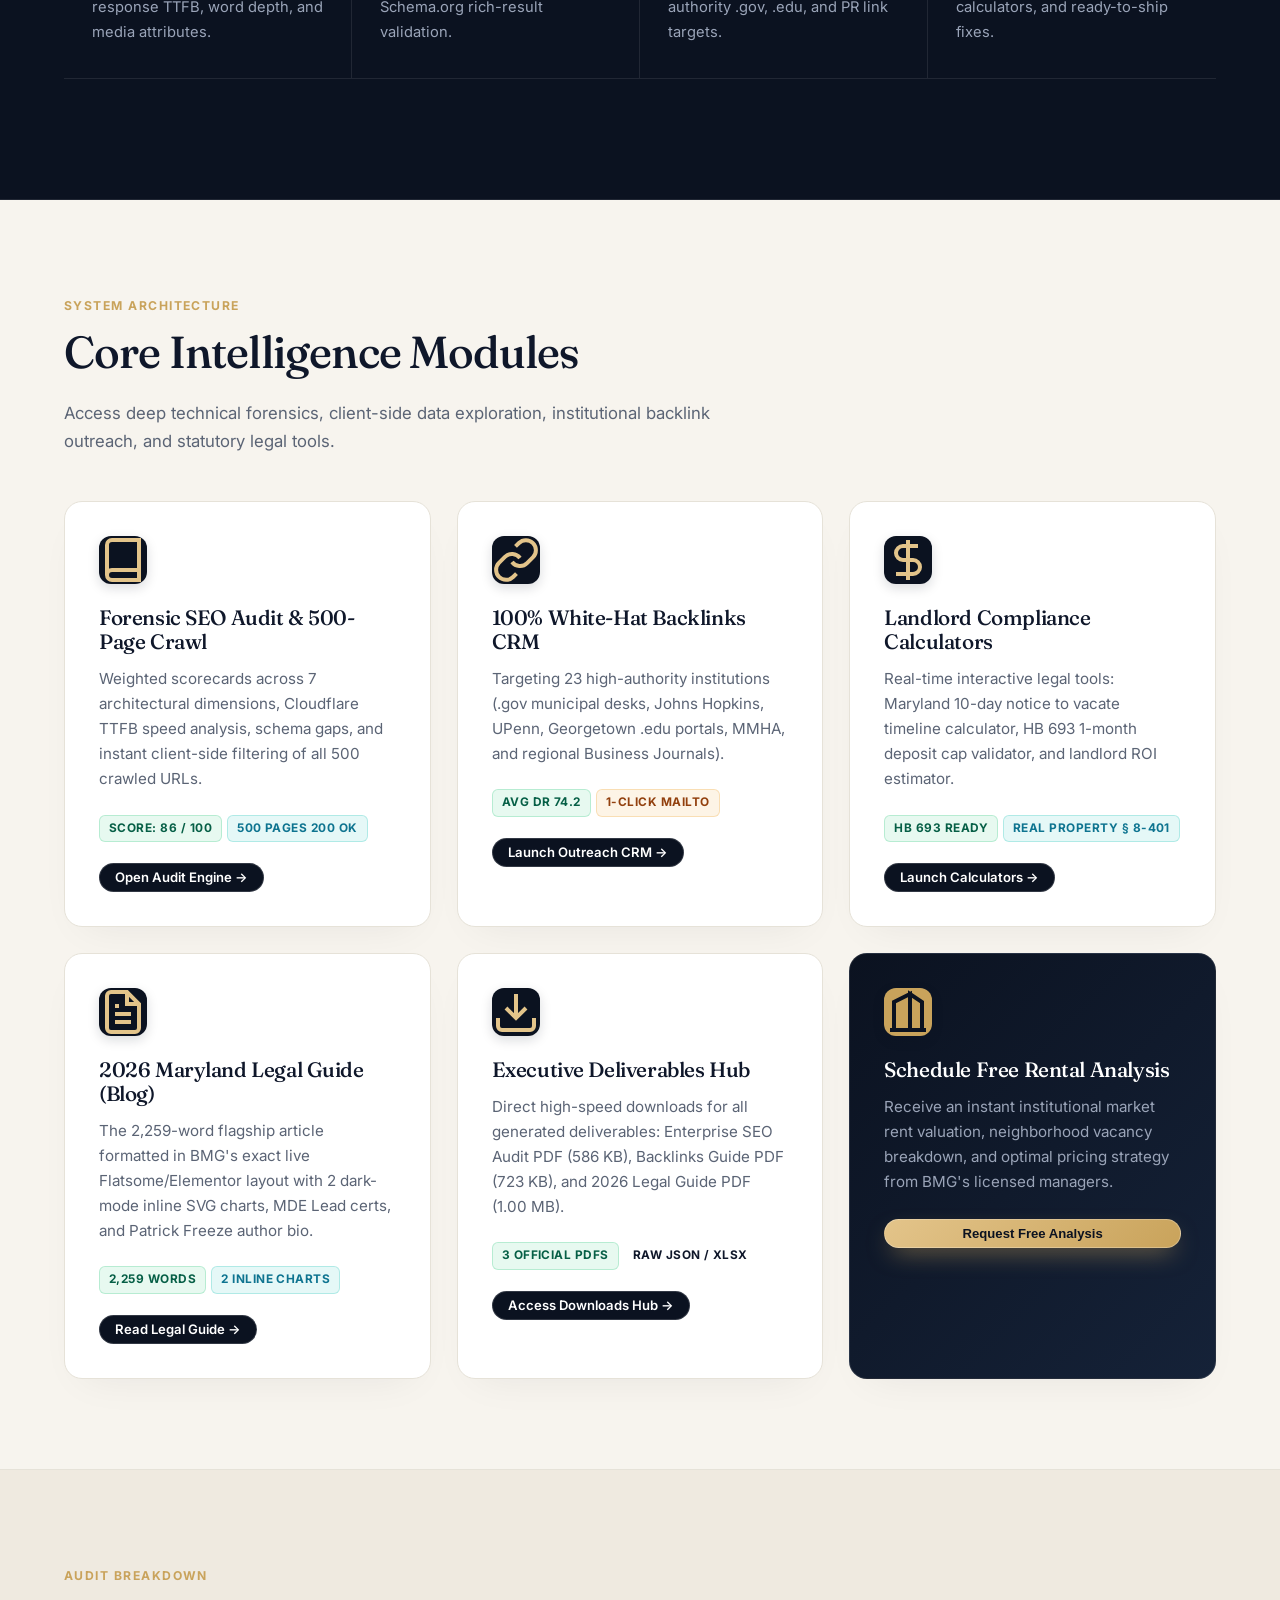
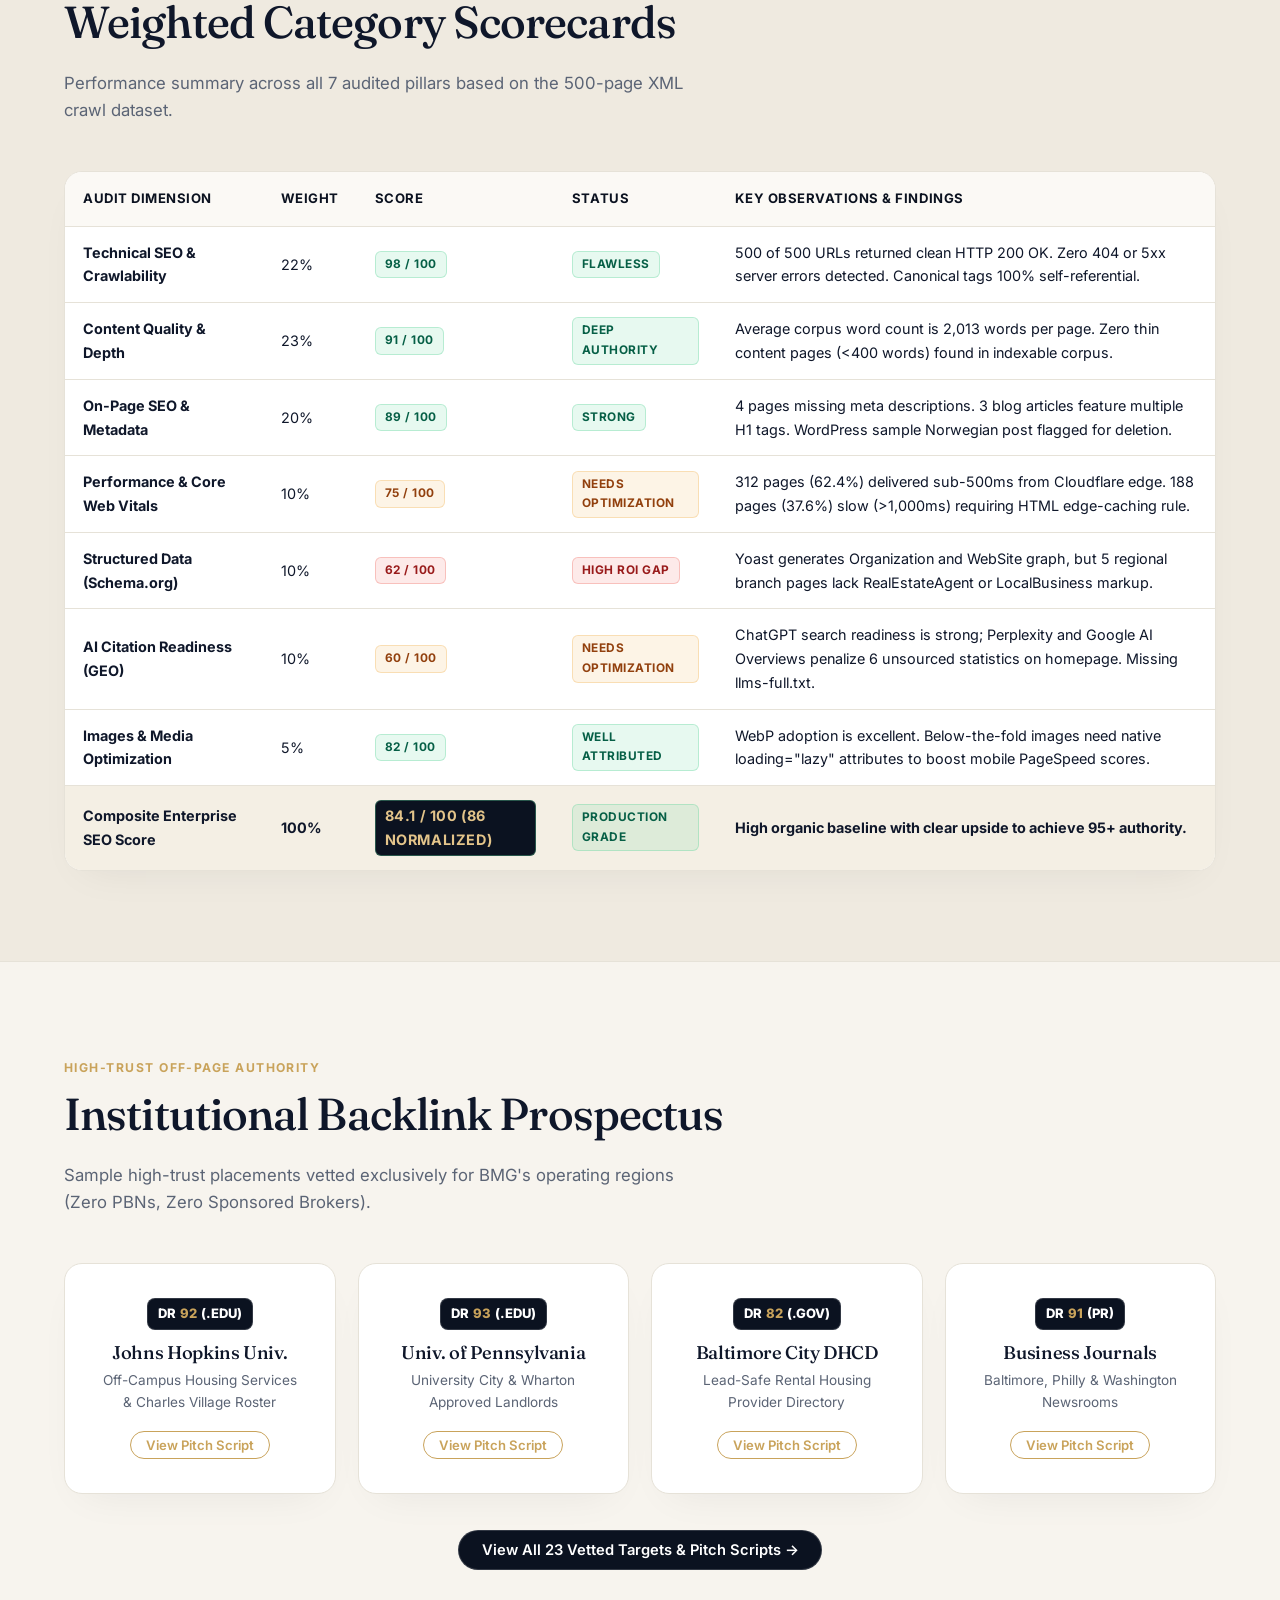
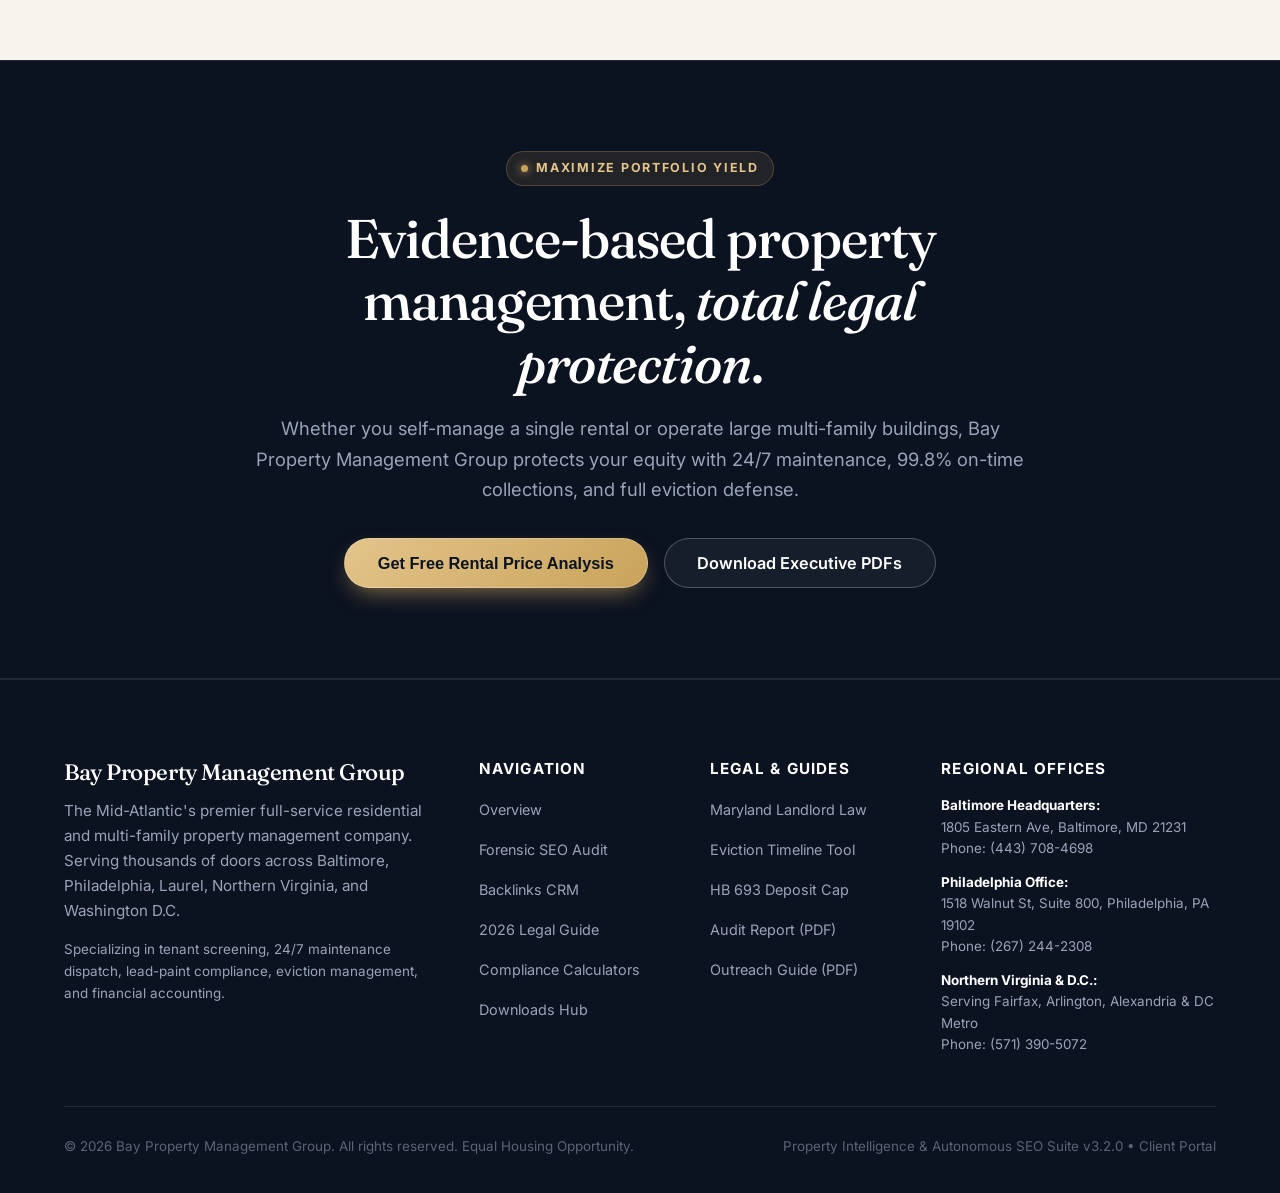
==== commit e738db8f: "Fix header alignment, paddings, buttons, and text wrapping across all pages" ====
--- a/index.html
+++ b/index.html
@@ -47,10 +47,10 @@
 
       <ul class="nav-links">
         <li><a href="index.html" class="active">Overview</a></li>
-        <li><a href="audit.html">Forensic Audit</a></li>
-        <li><a href="backlinks.html">Backlinks CRM</a></li>
-        <li><a href="blog.html">2026 Legal Guide</a></li>
-        <li><a href="calculators.html">Compliance Calculators</a></li>
+        <li><a href="audit.html">Audit</a></li>
+        <li><a href="backlinks.html">Backlinks</a></li>
+        <li><a href="blog.html">Legal Guide</a></li>
+        <li><a href="calculators.html">Calculators</a></li>
         <li><a href="downloads.html">Downloads</a></li>
         <li><a class="btn btn-gold btn-sm" href="#" data-open-lead-modal>Get Free Analysis</a></li>
       </ul>
--- a/css/main.css
+++ b/css/main.css
@@ -109,42 +109,60 @@
   background: #080e18;
   color: var(--muted-light);
   font-size: 0.8125rem;
-  padding: 10px 24px;
+  min-height: 40px;
+  padding: 0 24px;
+  display: flex;
+  align-items: center;
   border-bottom: 1px solid var(--line);
 }
 .top-strip-inner {
+  width: 100%;
   max-width: var(--max);
   margin: 0 auto;
   display: flex;
   justify-content: space-between;
   align-items: center;
-  flex-wrap: wrap;
-  gap: 10px;
+  gap: 16px;
 }
 .top-strip-left {
-  display: flex;
+  display: inline-flex;
   align-items: center;
   gap: 12px;
+  line-height: 1;
 }
 .top-strip-badge {
-  background: rgba(201, 163, 91, 0.18);
+  display: inline-flex;
+  align-items: center;
+  justify-content: center;
+  background: rgba(201, 163, 91, 0.16);
   color: var(--gold-2);
   border: 1px solid rgba(201, 163, 91, 0.35);
-  font-size: 0.72rem;
+  font-size: 0.68rem;
   font-weight: 700;
-  padding: 2px 8px;
+  height: 22px;
+  padding: 0 9px;
   border-radius: 999px;
   text-transform: uppercase;
   letter-spacing: 0.6px;
+  line-height: 1;
+  white-space: nowrap;
 }
 .top-strip-right {
-  display: flex;
+  display: inline-flex;
   align-items: center;
   gap: 20px;
+  line-height: 1;
 }
 .top-strip-right a {
+  display: inline-flex;
+  align-items: center;
+  gap: 5px;
   color: #cbd5e1;
   font-size: 0.8125rem;
+  font-weight: 500;
+  line-height: 1;
+  white-space: nowrap;
+  transition: color 0.2s ease;
 }
 .top-strip-right a:hover {
   color: var(--gold-2);
@@ -154,69 +172,135 @@
    SITE HEADER & NAVIGATION
    ========================================================================== */
 .site-header {
-  background: var(--ink);
+  background: rgba(11, 18, 32, 0.98);
+  backdrop-filter: blur(14px);
+  -webkit-backdrop-filter: blur(14px);
   border-bottom: 1px solid var(--line);
   position: sticky;
   top: 0;
   z-index: 1000;
-  box-shadow: 0 10px 30px rgba(0,0,0,0.2);
+  box-shadow: 0 4px 24px rgba(0, 0, 0, 0.35);
 }
 .nav {
   display: flex;
   align-items: center;
   justify-content: space-between;
-  height: 76px;
+  height: 72px;
+  gap: 20px;
 }
 .logo {
-  display: flex;
+  display: inline-flex;
   align-items: center;
   gap: 12px;
   color: #ffffff;
+  text-decoration: none;
+  flex-shrink: 0;
+}
+.logo svg {
+  width: 34px;
+  height: 34px;
+  flex: none;
+  display: block;
+}
+.logo > div,
+.logo .logo-text {
+  display: flex;
+  flex-direction: column;
+  justify-content: center;
+  line-height: 1.15;
+}
+.logo > div > span:first-child,
+.logo .logo-title {
   font-family: var(--serif);
-  font-size: 1.3rem;
-  font-weight: 500;
+  font-size: 1.25rem;
+  font-weight: 600;
+  color: #ffffff;
   letter-spacing: -0.01em;
-}
-.logo svg {
-  width: 32px;
-  height: 32px;
-  flex: none;
-}
-.logo span.sub {
+  display: block;
+  line-height: 1.1;
+}
+.logo span.sub,
+.logo .logo-sub {
   display: block;
   font-family: var(--sans);
-  font-size: 0.68rem;
+  font-size: 0.64rem;
   font-weight: 700;
   color: var(--gold);
-  letter-spacing: 0.8px;
+  letter-spacing: 0.85px;
   text-transform: uppercase;
+  margin-top: 3px;
+  line-height: 1;
 }
 
 .nav-links {
   display: flex;
   list-style: none;
-  gap: 8px;
+  gap: 6px;
   margin: 0;
   padding: 0;
   align-items: center;
+  flex-wrap: nowrap;
+}
+.nav-links li {
+  display: inline-flex;
+  align-items: center;
+  margin: 0;
+  padding: 0;
 }
 .nav-links a {
+  display: inline-flex;
+  align-items: center;
+  justify-content: center;
+  height: 38px;
+  padding: 0 13px;
   color: #cbd5e1;
-  font-size: 0.92rem;
+  font-size: 0.875rem;
   font-weight: 500;
-  padding: 8px 14px;
   border-radius: 999px;
+  border: 1px solid transparent;
+  white-space: nowrap !important;
+  line-height: 1;
   transition: all 0.2s ease;
-}
-.nav-links a:hover {
-  color: #ffffff;
-  background: rgba(255, 255, 255, 0.06);
-}
-.nav-links a.active {
-  color: var(--gold-2);
-  background: rgba(201, 163, 91, 0.12);
-  border: 1px solid rgba(201, 163, 91, 0.25);
+  text-decoration: none;
+}
+.nav-links a:hover:not(.active):not(.btn) {
+  color: #ffffff;
+  background: rgba(255, 255, 255, 0.08);
+}
+.nav-links a.active:not(.btn) {
+  color: var(--gold-2) !important;
+  background: rgba(201, 163, 91, 0.12) !important;
+  border: 1px solid rgba(201, 163, 91, 0.32) !important;
   font-weight: 600;
+}
+
+/* Nav CTA Button Specificity Override */
+.nav-links .btn-gold,
+.nav-links a.btn-gold,
+.nav-links a.btn {
+  background: linear-gradient(135deg, var(--gold-2) 0%, var(--gold) 100%) !important;
+  color: #0b1220 !important;
+  font-weight: 700 !important;
+  font-size: 0.86rem !important;
+  height: 38px !important;
+  padding: 0 18px !important;
+  border-radius: 999px !important;
+  border: 1px solid rgba(255, 255, 255, 0.25) !important;
+  box-shadow: 0 4px 16px -2px rgba(201, 163, 91, 0.55) !important;
+  margin-left: 8px;
+  white-space: nowrap !important;
+  line-height: 1 !important;
+  display: inline-flex !important;
+  align-items: center !important;
+  justify-content: center !important;
+}
+.nav-links .btn-gold:hover,
+.nav-links a.btn-gold:hover,
+.nav-links a.btn:hover {
+  background: linear-gradient(135deg, #ebd19e 0%, #d4b067 100%) !important;
+  color: #0b1220 !important;
+  transform: translateY(-1px);
+  box-shadow: 0 6px 20px -2px rgba(201, 163, 91, 0.75) !important;
 }
 
 /* Luxury Buttons */
@@ -225,38 +309,41 @@
   align-items: center;
   justify-content: center;
   gap: 0.55em;
-  padding: 0.85em 1.6em;
+  padding: 0.78em 1.55em;
   border-radius: 999px;
   font-weight: 600;
-  font-size: 0.95rem;
+  font-size: 0.92rem;
   text-decoration: none;
   border: 1px solid transparent;
   cursor: pointer;
-  transition: transform 0.2s ease, background 0.2s ease, box-shadow 0.2s ease, color 0.2s ease;
-  line-height: 1.2;
+  transition: transform 0.2s ease, background 0.2s ease, box-shadow 0.2s ease, color 0.2s ease, border-color 0.2s ease;
+  line-height: 1;
+  white-space: nowrap !important;
 }
 .btn:hover {
   transform: translateY(-2px);
 }
 .btn-gold {
   background: linear-gradient(135deg, var(--gold-2) 0%, var(--gold) 100%);
-  color: var(--ink);
-  box-shadow: 0 12px 30px -10px rgba(201, 163, 91, 0.8);
-  border-color: rgba(255,255,255,0.2);
+  color: #0b1220 !important;
+  box-shadow: 0 10px 24px -8px rgba(201, 163, 91, 0.7);
+  border-color: rgba(255,255,255,0.25);
+  font-weight: 700;
 }
 .btn-gold:hover {
   background: linear-gradient(135deg, #ebd19e 0%, #d4b067 100%);
-  color: var(--ink);
+  color: #0b1220 !important;
+  box-shadow: 0 14px 28px -6px rgba(201, 163, 91, 0.85);
 }
 .btn-ghost {
   border-color: rgba(255, 255, 255, 0.25);
-  color: #ffffff;
-  background: transparent;
+  color: #ffffff !important;
+  background: rgba(255, 255, 255, 0.05);
 }
 .btn-ghost:hover {
-  background: rgba(255, 255, 255, 0.08);
-  border-color: rgba(255, 255, 255, 0.4);
-  color: #ffffff;
+  background: rgba(255, 255, 255, 0.12);
+  border-color: rgba(255, 255, 255, 0.45);
+  color: #ffffff !important;
 }
 .btn-dark {
   background: var(--ink);
@@ -273,16 +360,18 @@
   background: transparent;
 }
 .btn-outline-gold:hover {
-  background: rgba(201, 163, 91, 0.1);
+  background: rgba(201, 163, 91, 0.12);
   color: var(--gold-2);
 }
 .btn-sm {
-  padding: 0.5em 1.1em;
+  padding: 0.52em 1.15em;
   font-size: 0.82rem;
+  line-height: 1;
 }
 .btn-lg {
-  padding: 1.05em 2em;
-  font-size: 1.05rem;
+  padding: 0.95em 2em;
+  font-size: 1.02rem;
+  line-height: 1;
 }
 
 .menu-btn {
@@ -292,6 +381,7 @@
   color: #ffffff;
   cursor: pointer;
   padding: 8px;
+  line-height: 1;
 }
 
 /* ==========================================================================
@@ -983,6 +1073,22 @@
 }
 
 /* Responsive */
+@media (max-width: 1120px) {
+  .nav-links {
+    gap: 4px;
+  }
+  .nav-links a {
+    padding: 0 10px;
+    font-size: 0.84rem;
+  }
+  .nav-links .btn-gold,
+  .nav-links a.btn-gold,
+  .nav-links a.btn {
+    padding: 0 14px !important;
+    font-size: 0.82rem !important;
+  }
+}
+
 @media (max-width: 1024px) {
   .hero-grid { grid-template-columns: 1fr; gap: 40px; }
   .step-grid { grid-template-columns: repeat(2, 1fr); }
@@ -991,21 +1097,64 @@
   .footer-grid { grid-template-columns: repeat(2, 1fr); gap: 36px; }
 }
 
+@media (max-width: 960px) {
+  .top-strip {
+    padding: 8px 16px;
+    height: auto;
+    min-height: 38px;
+  }
+  .top-strip-inner {
+    flex-direction: column;
+    align-items: flex-start;
+    gap: 8px;
+  }
+  .nav-links {
+    display: none;
+  }
+  .nav-links.mobile-active {
+    display: flex;
+    flex-direction: column;
+    position: absolute;
+    top: 72px;
+    left: 0;
+    right: 0;
+    background: #0b1220;
+    padding: 20px 24px 28px;
+    border-bottom: 1px solid var(--line);
+    gap: 10px;
+    box-shadow: 0 20px 40px rgba(0,0,0,0.5);
+    z-index: 999;
+  }
+  .nav-links.mobile-active li {
+    width: 100%;
+  }
+  .nav-links.mobile-active a {
+    width: 100%;
+    justify-content: flex-start;
+    padding: 10px 16px;
+    height: auto;
+    font-size: 1rem;
+  }
+  .nav-links.mobile-active .btn-gold,
+  .nav-links.mobile-active a.btn-gold,
+  .nav-links.mobile-active a.btn {
+    margin-left: 0;
+    margin-top: 8px;
+    justify-content: center;
+    width: 100%;
+    height: 44px !important;
+    font-size: 0.95rem !important;
+  }
+  .menu-btn {
+    display: flex;
+    align-items: center;
+    justify-content: center;
+  }
+}
+
 @media (max-width: 768px) {
   .grid-2, .grid-3, .grid-4 { grid-template-columns: 1fr; }
   .step-grid { grid-template-columns: 1fr; }
   .step { border-right: none; border-bottom: 1px solid var(--line); }
-  .nav-links { display: none; }
-  .nav-links.mobile-active {
-    display: flex;
-    flex-direction: column;
-    position: absolute;
-    top: 76px;
-    left: 0; right: 0;
-    background: var(--ink);
-    padding: 24px;
-    border-bottom: 1px solid var(--line);
-  }
-  .menu-btn { display: block; }
   .footer-grid { grid-template-columns: 1fr; }
 }
